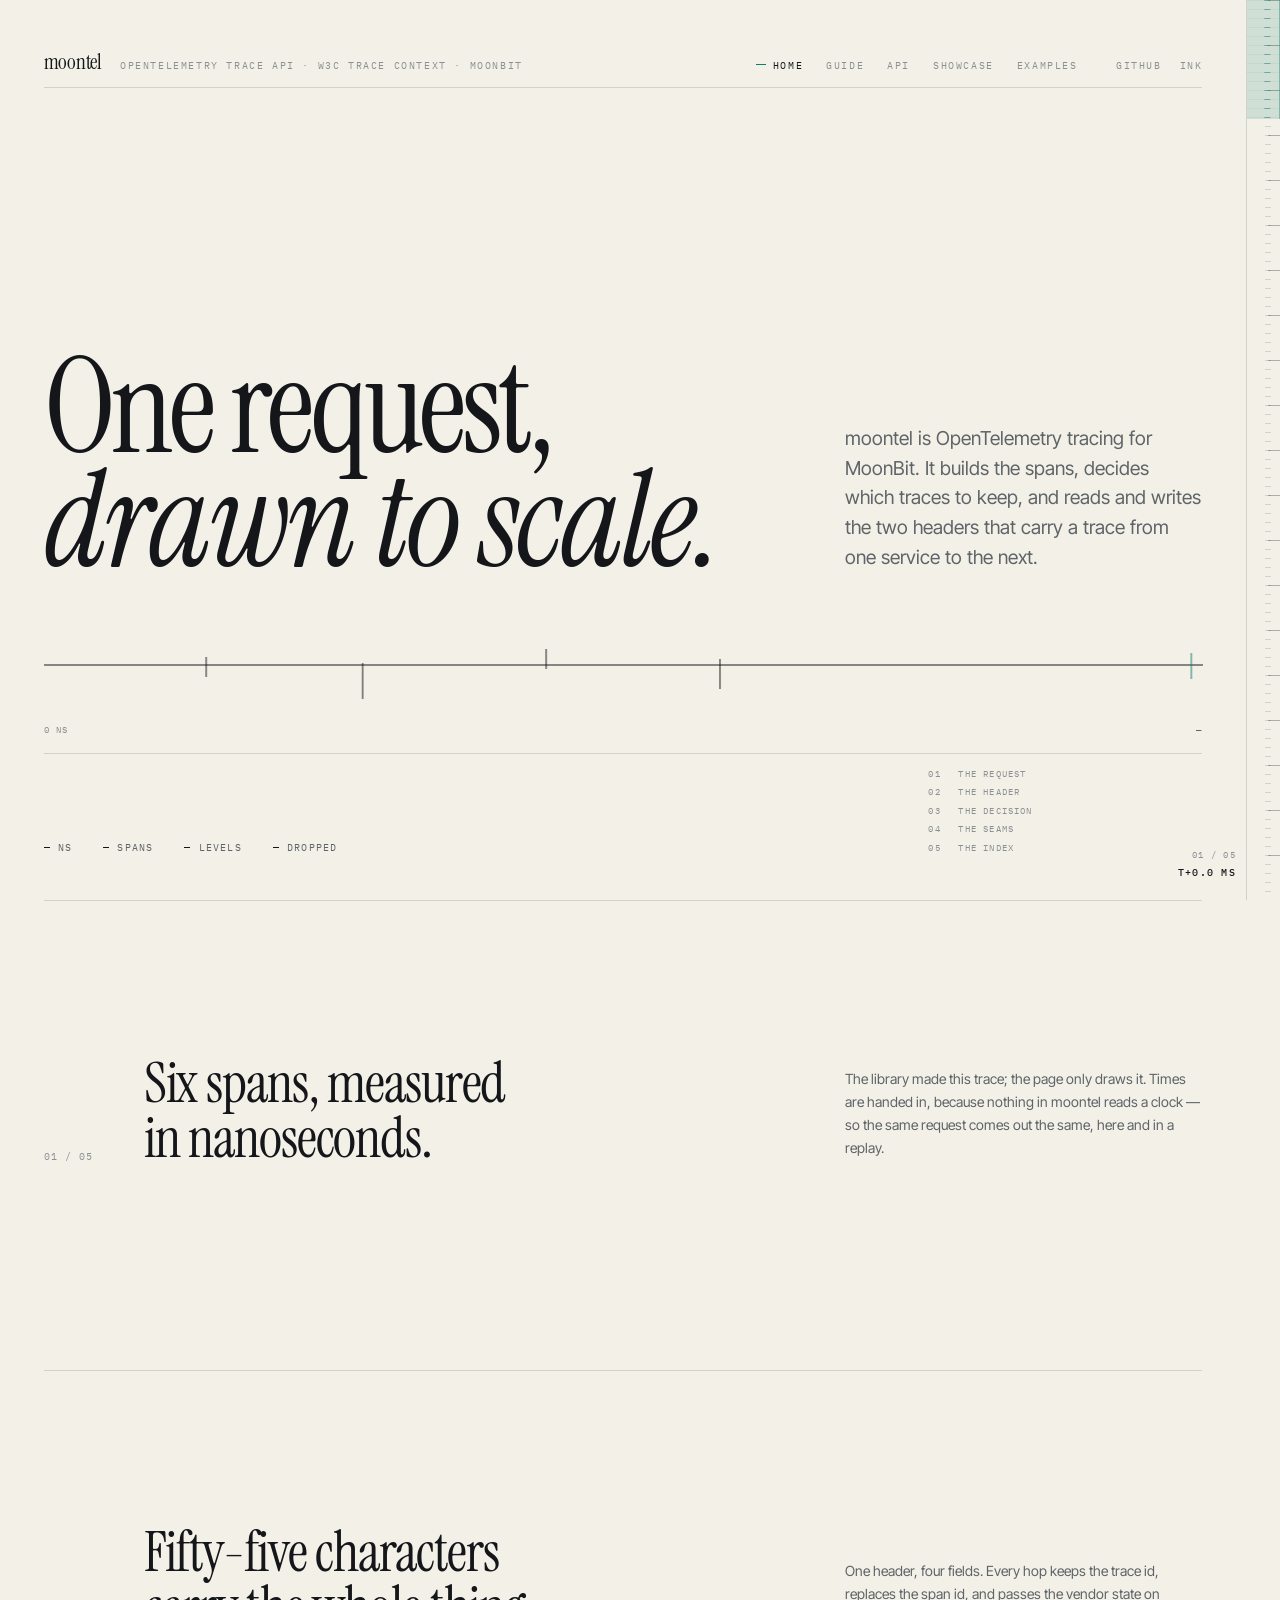
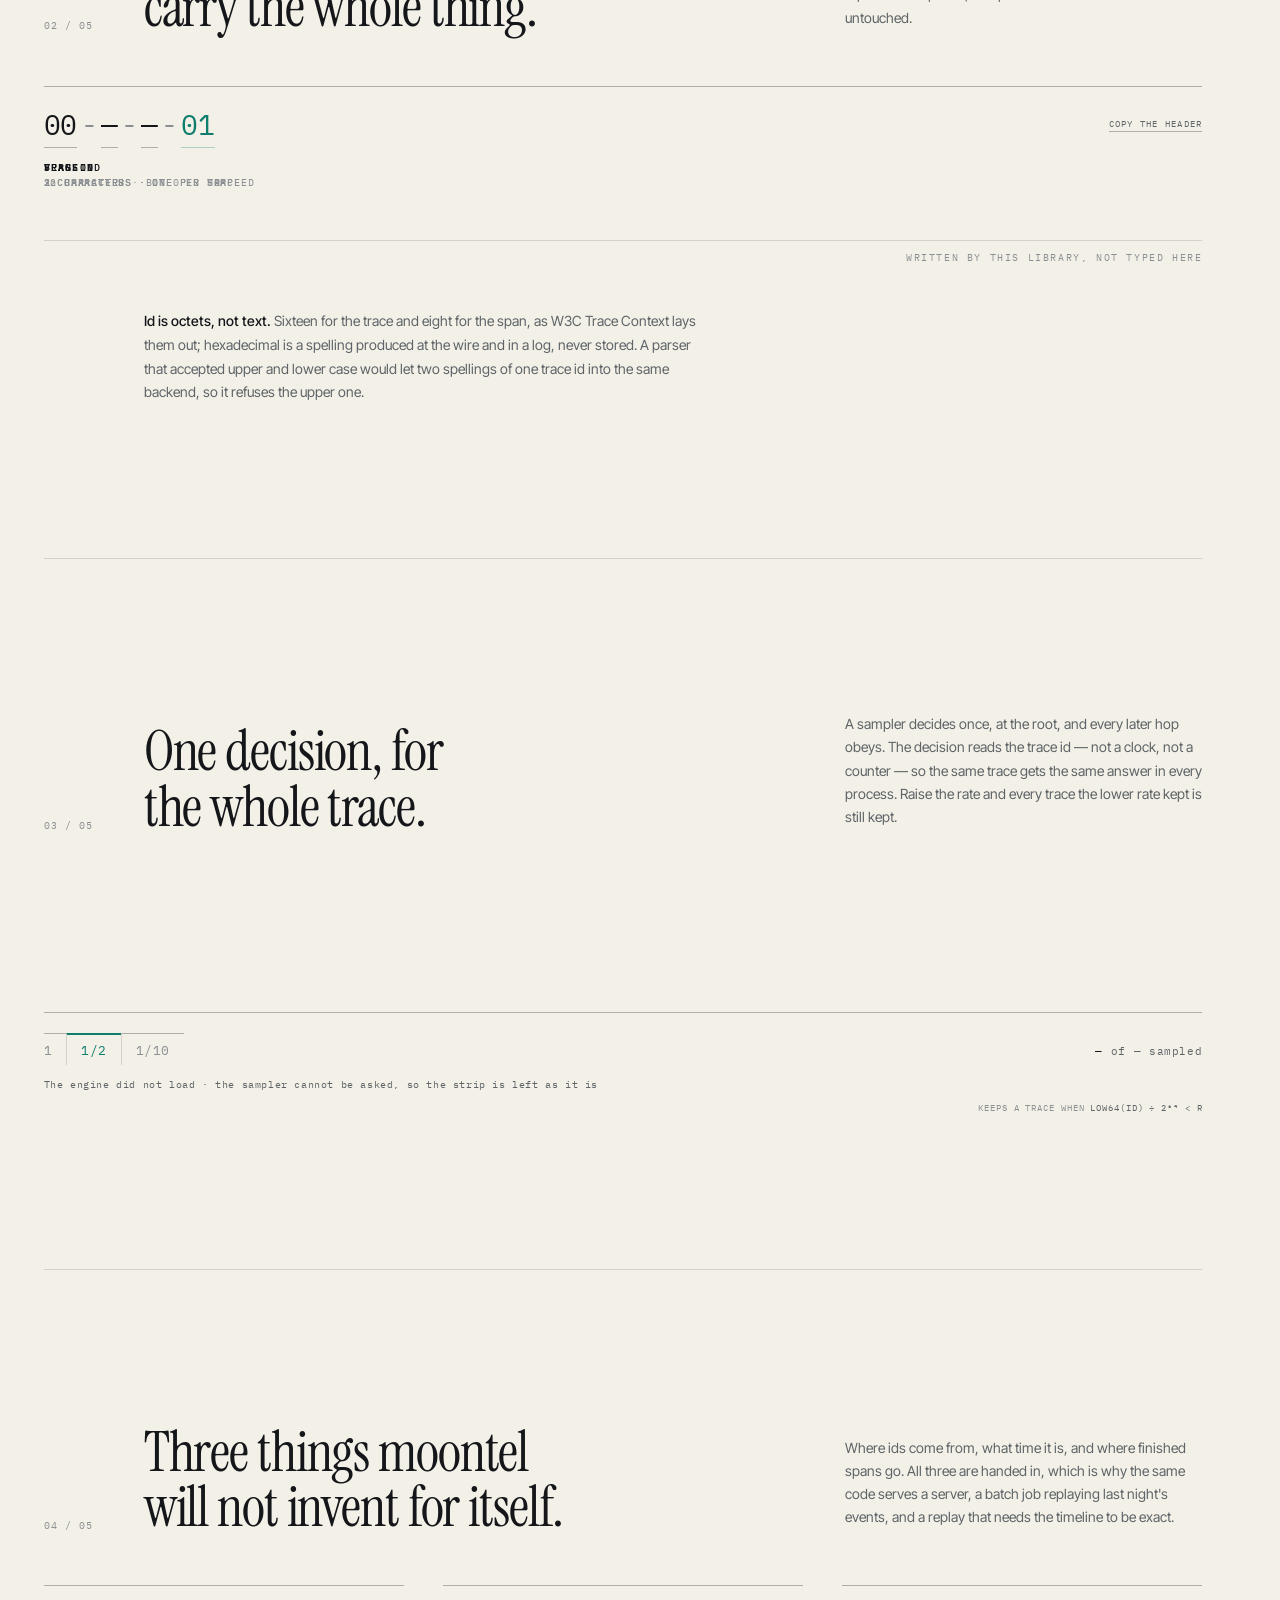
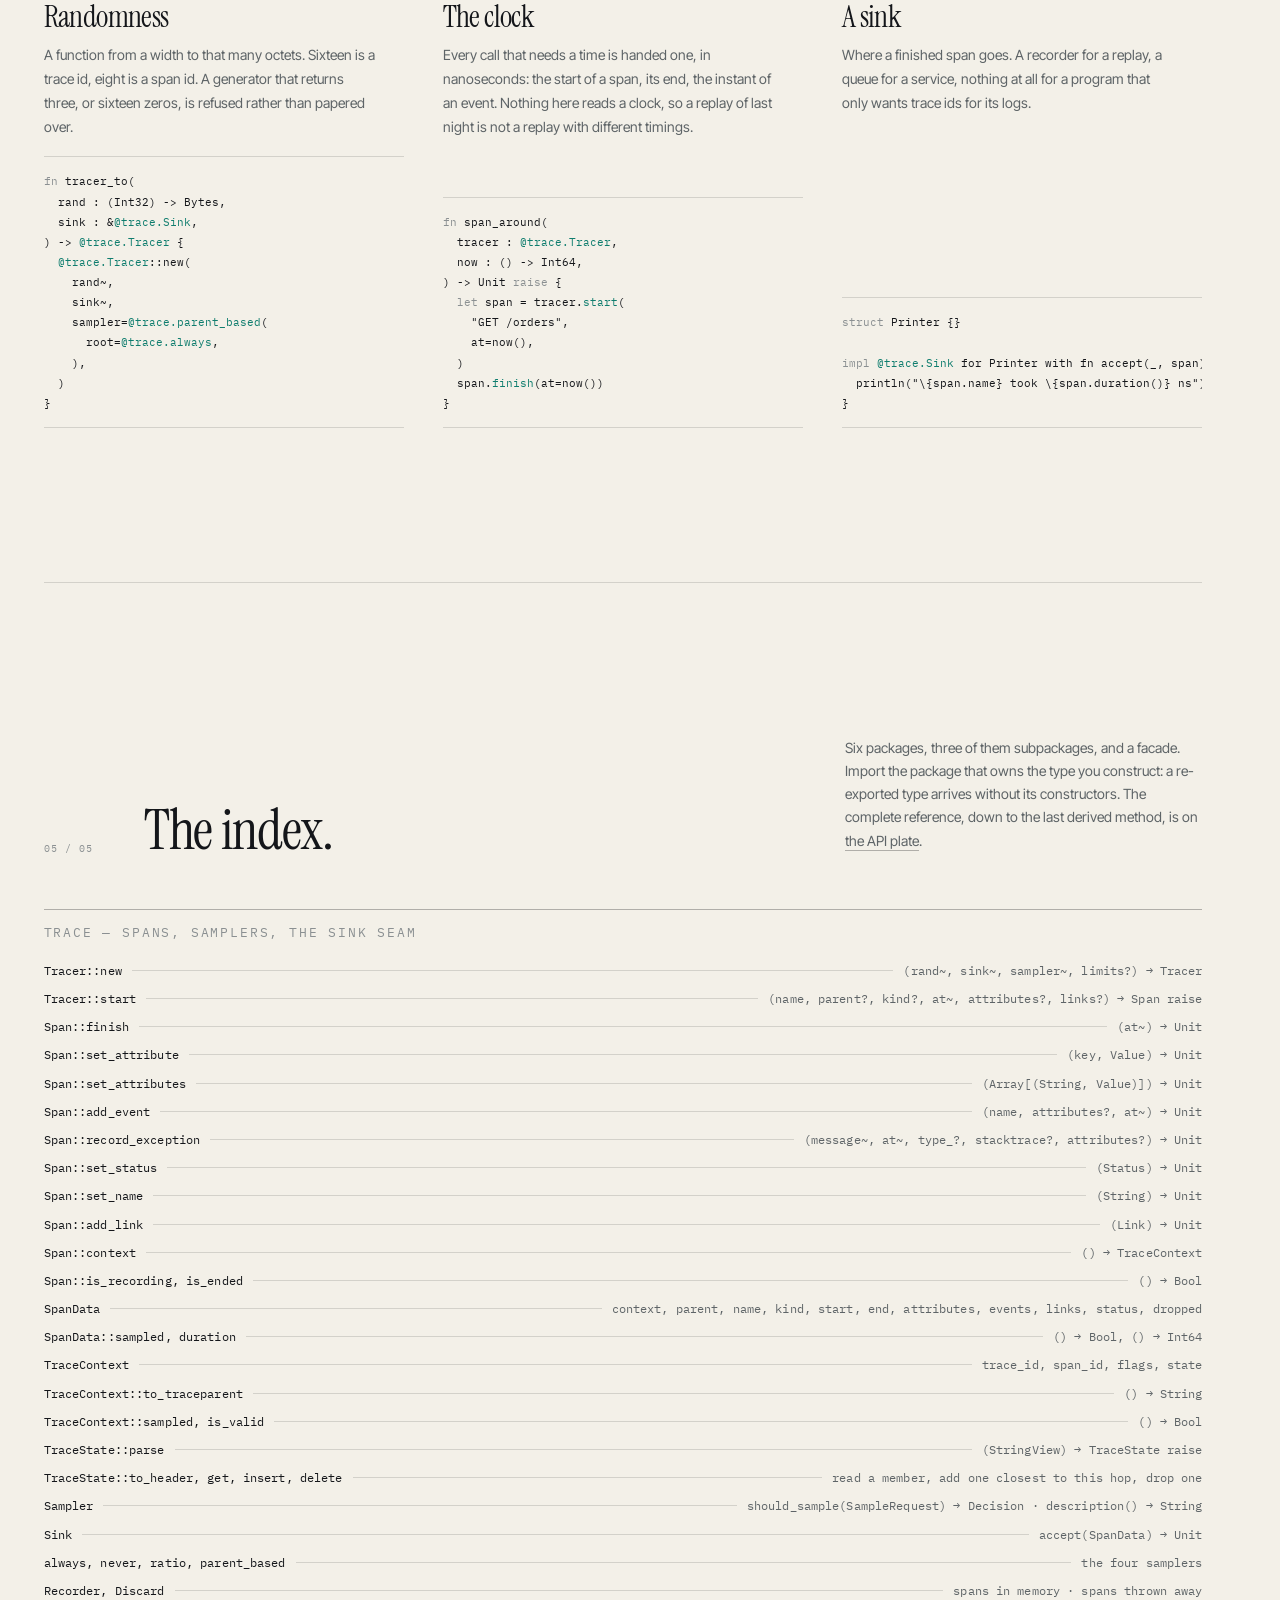
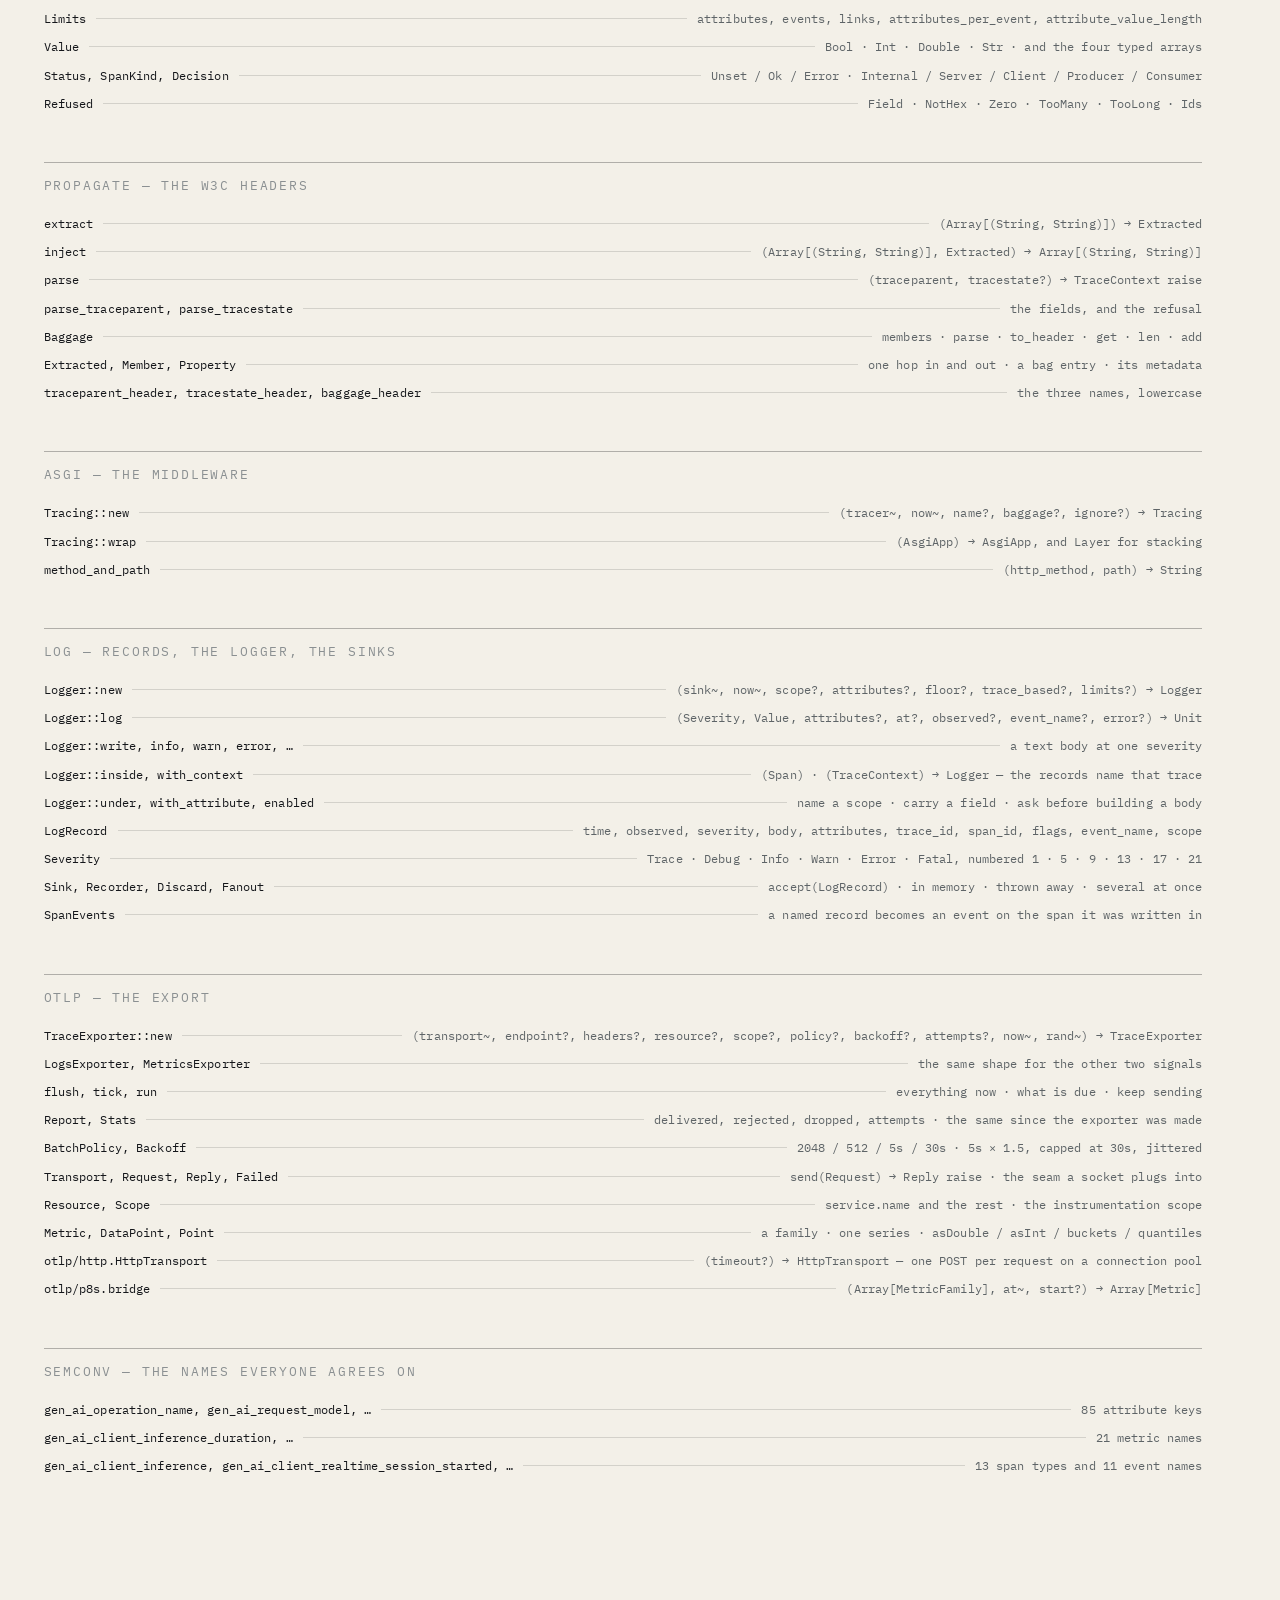
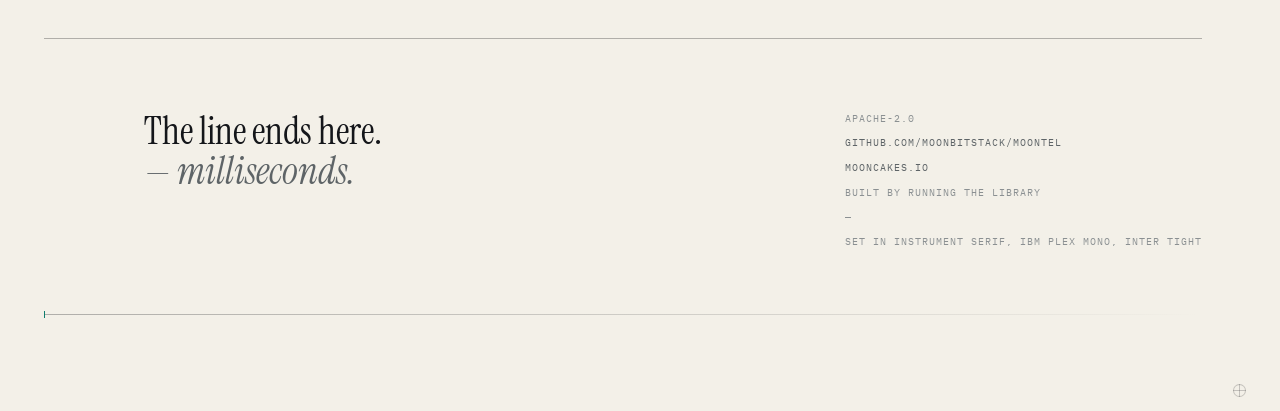
==== docs/index.html @ 6e009f82 "docs(moontel): the export, the logs and the metrics, in the guide and the index. The guide gains thr" ====
<!doctype html>
<html lang="en" data-theme="dark">
  <head>
    <meta charset="utf-8" />
    <meta name="viewport" content="width=device-width, initial-scale=1" />
    <title>moontel — OpenTelemetry tracing for MoonBit</title>
    <meta
      name="description"
      content="OpenTelemetry tracing for MoonBit: spans, samplers, and the W3C headers that carry a trace between services."
    />
    <meta name="color-scheme" content="dark light" />
    <link rel="icon" href="data:image/svg+xml,%3Csvg xmlns='http://www.w3.org/2000/svg' viewBox='0 0 16 16'%3E%3Crect width='16' height='16' fill='%230a0c0e'/%3E%3Cpath d='M2 8h12' stroke='%237fe7d6' stroke-width='1'/%3E%3Cpath d='M6 8v-3M10 8v3' stroke='%23edeae3' stroke-width='1'/%3E%3C/svg%3E" />
    <link rel="preconnect" href="https://fonts.googleapis.com" />
    <link rel="preconnect" href="https://fonts.gstatic.com" crossorigin />
    <link
      href="https://fonts.googleapis.com/css2?family=Instrument+Serif:ital@0;1&family=IBM+Plex+Mono:wght@400;500&family=Inter+Tight:wght@400;500&display=swap"
      rel="stylesheet"
    />
    <link rel="stylesheet" href="style.css" />
    <script src="theme.js"></script>
    <script src="version.js"></script>
  </head>
  <body data-ruler="trace">
    <a class="skip" href="#main">Skip to the text</a>

    <!-- The page's scrollbar: a measuring scale, fixed, so it costs no layout. -->
    <div
      class="ruler"
      id="ruler"
      role="scrollbar"
      aria-controls="main"
      aria-orientation="vertical"
      aria-valuemin="0"
      aria-valuemax="100"
      aria-valuenow="0"
      aria-label="Position in the sheet"
      tabindex="0"
    >
      <div class="ruler-thumb" id="ruler-thumb"></div>
    </div>
    <div class="ruler-readout" aria-hidden="true">
      <span id="readout-plate">01 / 05</span>
      <b id="readout-time">T+0.0 ms</b>
    </div>

    <div class="sheet" id="main">
      <header class="masthead">
        <div class="topline">
          <span class="brand">
            <a class="wordmark" href="./">moontel</a>
            <span class="marginalia wide-only"
              >OpenTelemetry trace API · W3C Trace Context · MoonBit</span
            >
            <span class="marginalia narrow-only">OpenTelemetry · MoonBit</span>
          </span>
          <nav class="nav" aria-label="Sections">
          <a href="./" aria-current="page">Home</a>
          <a href="guide.html">Guide</a>
          <a href="api.html">API</a>
          <a href="showcase.html">Showcase</a>
          <a href="examples.html">Examples</a>
        </nav>
          <span class="toplinks">
            <a class="toplink" href="https://github.com/moonbitstack/moontel">GitHub</a>
            <button class="theme" id="theme" type="button" aria-label="Switch plate">
              paper
            </button>
          </span>
        </div>

        <div class="masthead-body">
          <h1 class="display">One request,<br /><em>drawn to scale.</em></h1>
          <p class="lede">
            moontel is OpenTelemetry tracing for MoonBit. It builds the spans,
            decides which traces to keep, and reads and writes the two headers
            that carry a trace from one service to the next.
          </p>

          <svg
            class="hero-line"
            id="hero-line"
            viewBox="0 0 1200 96"
            preserveAspectRatio="none"
            aria-hidden="true"
          >
            <line class="draw" x1="0" y1="42" x2="1200" y2="42" />
            <g class="tick" style="--i: 0">
              <line x1="168" y1="34" x2="168" y2="54" />
            </g>
            <g class="tick" style="--i: 1">
              <line x1="330" y1="40" x2="330" y2="76" />
            </g>
            <g class="tick" style="--i: 2">
              <line x1="520" y1="26" x2="520" y2="46" />
            </g>
            <g class="tick" style="--i: 3">
              <line x1="700" y1="36" x2="700" y2="66" />
            </g>
            <g class="tick" style="--i: 4">
              <line class="done" x1="1188" y1="30" x2="1188" y2="56" />
            </g>
          </svg>
          <div class="hero-legend" aria-hidden="true">
            <span>0 ns</span>
            <span id="hero-end">—</span>
          </div>
        </div>

        <div class="masthead-foot">
          <div class="facts" id="facts">
            <span class="fact"><b>—</b> ns</span>
            <span class="fact"><b>—</b> spans</span>
            <span class="fact"><b>—</b> levels</span>
            <span class="fact"><b>—</b> dropped</span>
          </div>
          <nav class="masthead-index" aria-label="Plates">
            <a href="#plate-1"><span>01</span>the request</a>
            <a href="#plate-2"><span>02</span>the header</a>
            <a href="#plate-3"><span>03</span>the decision</a>
            <a href="#plate-4"><span>04</span>the seams</a>
            <a href="#plate-5"><span>05</span>the index</a>
          </nav>
        </div>
      </header>

      <section class="plate" id="plate-1" data-ruler-section="the request">
        <div class="plate-head">
          <span class="plate-no">01 / 05</span>
          <h2>Six spans, measured in nanoseconds.</h2>
          <p class="note">
            The library made this trace; the page only draws it. Times are handed
            in, because nothing in moontel reads a clock — so the same request
            comes out the same, here and in a replay.
          </p>
        </div>
        <div class="plate-body trace" id="trace">
          <svg id="trace-svg" viewBox="0 0 1200 380" aria-label="The trace, as spans"></svg>
          <div class="trace-readout" id="trace-readout">
            <span><b>Rest the pointer on a span.</b></span>
          </div>
        </div>
      </section>

      <section class="plate" id="plate-2" data-ruler-section="the header">
        <div class="plate-head">
          <span class="plate-no">02 / 05</span>
          <h2>Fifty-five characters carry the whole thing.</h2>
          <p class="note">
            One header, four fields. Every hop keeps the trace id, replaces the
            span id, and passes the vendor state on untouched.
          </p>
        </div>
        <div class="plate-body">
          <div class="specimen-wrap">
            <div class="specimen-head">
              <p class="specimen" id="specimen" aria-label="The traceparent header">
                <span class="field" data-field="version">00</span><span class="dash">-</span><span class="field" data-field="trace">—</span><span class="dash">-</span><span class="field" data-field="span">—</span><span class="dash">-</span><span class="field flags" data-field="flags">01</span>
              </p>
              <button class="copy" type="button" data-copy="#specimen">copy the header</button>
            </div>
            <div class="annotations" id="annotations">
              <div class="annotation" data-for="version"><b>version</b>2 characters</div>
              <div class="annotation" data-for="trace"><b>trace id</b>32 characters · one per trace</div>
              <div class="annotation" data-for="span"><b>span id</b>16 characters · one per hop</div>
              <div class="annotation" data-for="flags"><b>flags</b>2 characters · bit 0 is sampled</div>
            </div>
          </div>
          <p class="specimen-note marginalia">Written by this library, not typed here</p>
          <div class="header-note">
            <p>
              <b>Id is octets, not text.</b> Sixteen for the trace and eight for
              the span, as W3C Trace Context lays them out; hexadecimal is a
              spelling produced at the wire and in a log, never stored. A parser
              that accepted upper and lower case would let two spellings of one
              trace id into the same backend, so it refuses the upper one.
            </p>
          </div>
        </div>
      </section>

      <section class="plate" id="plate-3" data-ruler-section="the decision">
        <div class="plate-head">
          <span class="plate-no">03 / 05</span>
          <h2>One decision, for the whole trace.</h2>
          <p class="note">
            A sampler decides once, at the root, and every later hop obeys. The
            decision reads the trace id — not a clock, not a counter — so the same
            trace gets the same answer in every process. Raise the rate and every
            trace the lower rate kept is still kept.
          </p>
        </div>
        <div class="plate-body">
          <div class="strip" id="strip" aria-hidden="true"></div>
          <div class="controls">
            <div class="stops" role="group" aria-label="Sampling ratio">
              <button class="stop" type="button" data-ratio="1" aria-pressed="false">1</button>
              <button class="stop" type="button" data-ratio="0.5" aria-pressed="true">1/2</button>
              <button class="stop" type="button" data-ratio="0.1" aria-pressed="false">1/10</button>
            </div>
            <span class="counter" id="counter"><b>—</b> of — sampled</span>
          </div>
          <p class="strip-readout" id="strip-readout">
            <b>— requests</b> · each a trace id this library sampled for real
          </p>
          <p class="formula" aria-hidden="true">
            keeps a trace when <b>low64(id) ÷ 2⁶⁴ &lt; r</b>
          </p>
        </div>
      </section>

      <section class="plate" id="plate-4" data-ruler-section="the seams">
        <div class="plate-head">
          <span class="plate-no">04 / 05</span>
          <h2>Three things moontel will not invent for itself.</h2>
          <p class="note">
            Where ids come from, what time it is, and where finished spans go. All
            three are handed in, which is why the same code serves a server, a batch
            job replaying last night's events, and a replay that needs the timeline to
            be exact.
          </p>
        </div>
        <div class="plate-body seams">
          <div class="seam">
            <h3>Randomness</h3>
            <p>
              A function from a width to that many octets. Sixteen is a trace id,
              eight is a span id. A generator that returns three, or sixteen zeros, is
              refused rather than papered over.
            </p>
            <!-- nocheck: a fragment, not a program -->
            <pre><code><span class="k">fn</span> tracer_to(
  rand : (Int32) -&gt; Bytes,
  sink : &amp;<span class="a">@trace.Sink</span>,
) -&gt; <span class="a">@trace.Tracer</span> {
  <span class="a">@trace.Tracer</span>::new(
    rand~,
    sink~,
    sampler=<span class="a">@trace.parent_based</span>(
      root=<span class="a">@trace.always</span>,
    ),
  )
}</code></pre>
          </div>
          <div class="seam">
            <h3>The clock</h3>
            <p>
              Every call that needs a time is handed one, in nanoseconds: the start of
              a span, its end, the instant of an event. Nothing here reads a clock, so
              a replay of last night is not a replay with different timings.
            </p>
            <!-- nocheck: a fragment, not a program -->
            <pre><code><span class="k">fn</span> span_around(
  tracer : <span class="a">@trace.Tracer</span>,
  now : () -&gt; Int64,
) -&gt; Unit <span class="k">raise</span> {
  <span class="k">let</span> span = tracer.<span class="a">start</span>(
    "GET /orders",
    at=now(),
  )
  span.<span class="a">finish</span>(at=now())
}</code></pre>
          </div>
          <div class="seam">
            <h3>A sink</h3>
            <p>
              Where a finished span goes. A recorder for a replay, a queue for a service,
              nothing at all for a program that only wants trace ids for its logs.
            </p>
            <!-- nocheck: a fragment, not a program -->
            <pre><code><span class="k">struct</span> Printer {}

<span class="k">impl</span> <span class="a">@trace.Sink</span> for Printer with fn accept(_, span) {
  println("\{span.name} took \{span.duration()} ns")
}</code></pre>
          </div>
        </div>
      </section>

      <section class="plate" id="plate-5" data-ruler-section="the index">
        <div class="plate-head">
          <span class="plate-no">05 / 05</span>
          <h2>The index.</h2>
          <p class="note">
            Six packages, three of them subpackages, and a facade. Import the package
            that owns the type you construct: a re-exported type arrives without its
            constructors. The
            complete reference, down to the last derived method, is on
            <a href="api.html">the API plate</a>.
          </p>
        </div>
        <div class="plate-body">
          <div class="index-group">
            <h3>trace — spans, samplers, the sink seam</h3>
            <div class="index-row"><span class="name">Tracer::new</span><span class="leader"></span><span class="sig">(rand~, sink~, sampler~, limits?) → Tracer</span></div>
            <div class="index-row"><span class="name">Tracer::start</span><span class="leader"></span><span class="sig">(name, parent?, kind?, at~, attributes?, links?) → Span raise</span></div>
            <div class="index-row"><span class="name">Span::finish</span><span class="leader"></span><span class="sig">(at~) → Unit</span></div>
            <div class="index-row"><span class="name">Span::set_attribute</span><span class="leader"></span><span class="sig">(key, Value) → Unit</span></div>
            <div class="index-row"><span class="name">Span::set_attributes</span><span class="leader"></span><span class="sig">(Array[(String, Value)]) → Unit</span></div>
            <div class="index-row"><span class="name">Span::add_event</span><span class="leader"></span><span class="sig">(name, attributes?, at~) → Unit</span></div>
            <div class="index-row"><span class="name">Span::record_exception</span><span class="leader"></span><span class="sig">(message~, at~, type_?, stacktrace?, attributes?) → Unit</span></div>
            <div class="index-row"><span class="name">Span::set_status</span><span class="leader"></span><span class="sig">(Status) → Unit</span></div>
            <div class="index-row"><span class="name">Span::set_name</span><span class="leader"></span><span class="sig">(String) → Unit</span></div>
            <div class="index-row"><span class="name">Span::add_link</span><span class="leader"></span><span class="sig">(Link) → Unit</span></div>
            <div class="index-row"><span class="name">Span::context</span><span class="leader"></span><span class="sig">() → TraceContext</span></div>
            <div class="index-row"><span class="name">Span::is_recording, is_ended</span><span class="leader"></span><span class="sig">() → Bool</span></div>
            <div class="index-row"><span class="name">SpanData</span><span class="leader"></span><span class="sig">context, parent, name, kind, start, end, attributes, events, links, status, dropped</span></div>
            <div class="index-row"><span class="name">SpanData::sampled, duration</span><span class="leader"></span><span class="sig">() → Bool, () → Int64</span></div>
            <div class="index-row"><span class="name">TraceContext</span><span class="leader"></span><span class="sig">trace_id, span_id, flags, state</span></div>
            <div class="index-row"><span class="name">TraceContext::to_traceparent</span><span class="leader"></span><span class="sig">() → String</span></div>
            <div class="index-row"><span class="name">TraceContext::sampled, is_valid</span><span class="leader"></span><span class="sig">() → Bool</span></div>
            <div class="index-row"><span class="name">TraceState::parse</span><span class="leader"></span><span class="sig">(StringView) → TraceState raise</span></div>
            <div class="index-row"><span class="name">TraceState::to_header, get, insert, delete</span><span class="leader"></span><span class="sig">read a member, add one closest to this hop, drop one</span></div>
            <div class="index-row"><span class="name">Sampler</span><span class="leader"></span><span class="sig">should_sample(SampleRequest) → Decision · description() → String</span></div>
            <div class="index-row"><span class="name">Sink</span><span class="leader"></span><span class="sig">accept(SpanData) → Unit</span></div>
            <div class="index-row"><span class="name">always, never, ratio, parent_based</span><span class="leader"></span><span class="sig">the four samplers</span></div>
            <div class="index-row"><span class="name">Recorder, Discard</span><span class="leader"></span><span class="sig">spans in memory · spans thrown away</span></div>
            <div class="index-row"><span class="name">Limits</span><span class="leader"></span><span class="sig">attributes, events, links, attributes_per_event, attribute_value_length</span></div>
            <div class="index-row"><span class="name">Value</span><span class="leader"></span><span class="sig">Bool · Int · Double · Str · and the four typed arrays</span></div>
            <div class="index-row"><span class="name">Status, SpanKind, Decision</span><span class="leader"></span><span class="sig">Unset / Ok / Error · Internal / Server / Client / Producer / Consumer</span></div>
            <div class="index-row"><span class="name">Refused</span><span class="leader"></span><span class="sig">Field · NotHex · Zero · TooMany · TooLong · Ids</span></div>
          </div>

          <div class="index-group">
            <h3>propagate — the W3C headers</h3>
            <div class="index-row"><span class="name">extract</span><span class="leader"></span><span class="sig">(Array[(String, String)]) → Extracted</span></div>
            <div class="index-row"><span class="name">inject</span><span class="leader"></span><span class="sig">(Array[(String, String)], Extracted) → Array[(String, String)]</span></div>
            <div class="index-row"><span class="name">parse</span><span class="leader"></span><span class="sig">(traceparent, tracestate?) → TraceContext raise</span></div>
            <div class="index-row"><span class="name">parse_traceparent, parse_tracestate</span><span class="leader"></span><span class="sig">the fields, and the refusal</span></div>
            <div class="index-row"><span class="name">Baggage</span><span class="leader"></span><span class="sig">members · parse · to_header · get · len · add</span></div>
            <div class="index-row"><span class="name">Extracted, Member, Property</span><span class="leader"></span><span class="sig">one hop in and out · a bag entry · its metadata</span></div>
            <div class="index-row"><span class="name">traceparent_header, tracestate_header, baggage_header</span><span class="leader"></span><span class="sig">the three names, lowercase</span></div>
          </div>

          <div class="index-group">
            <h3>asgi — the middleware</h3>
            <div class="index-row"><span class="name">Tracing::new</span><span class="leader"></span><span class="sig">(tracer~, now~, name?, baggage?, ignore?) → Tracing</span></div>
            <div class="index-row"><span class="name">Tracing::wrap</span><span class="leader"></span><span class="sig">(AsgiApp) → AsgiApp, and Layer for stacking</span></div>
            <div class="index-row"><span class="name">method_and_path</span><span class="leader"></span><span class="sig">(http_method, path) → String</span></div>
          </div>

          <div class="index-group">
            <h3>log — records, the logger, the sinks</h3>
            <div class="index-row"><span class="name">Logger::new</span><span class="leader"></span><span class="sig">(sink~, now~, scope?, attributes?, floor?, trace_based?, limits?) → Logger</span></div>
            <div class="index-row"><span class="name">Logger::log</span><span class="leader"></span><span class="sig">(Severity, Value, attributes?, at?, observed?, event_name?, error?) → Unit</span></div>
            <div class="index-row"><span class="name">Logger::write, info, warn, error, …</span><span class="leader"></span><span class="sig">a text body at one severity</span></div>
            <div class="index-row"><span class="name">Logger::inside, with_context</span><span class="leader"></span><span class="sig">(Span) · (TraceContext) → Logger — the records name that trace</span></div>
            <div class="index-row"><span class="name">Logger::under, with_attribute, enabled</span><span class="leader"></span><span class="sig">name a scope · carry a field · ask before building a body</span></div>
            <div class="index-row"><span class="name">LogRecord</span><span class="leader"></span><span class="sig">time, observed, severity, body, attributes, trace_id, span_id, flags, event_name, scope</span></div>
            <div class="index-row"><span class="name">Severity</span><span class="leader"></span><span class="sig">Trace · Debug · Info · Warn · Error · Fatal, numbered 1 · 5 · 9 · 13 · 17 · 21</span></div>
            <div class="index-row"><span class="name">Sink, Recorder, Discard, Fanout</span><span class="leader"></span><span class="sig">accept(LogRecord) · in memory · thrown away · several at once</span></div>
            <div class="index-row"><span class="name">SpanEvents</span><span class="leader"></span><span class="sig">a named record becomes an event on the span it was written in</span></div>
          </div>

          <div class="index-group">
            <h3>otlp — the export</h3>
            <div class="index-row"><span class="name">TraceExporter::new</span><span class="leader"></span><span class="sig">(transport~, endpoint?, headers?, resource?, scope?, policy?, backoff?, attempts?, now~, rand~) → TraceExporter</span></div>
            <div class="index-row"><span class="name">LogsExporter, MetricsExporter</span><span class="leader"></span><span class="sig">the same shape for the other two signals</span></div>
            <div class="index-row"><span class="name">flush, tick, run</span><span class="leader"></span><span class="sig">everything now · what is due · keep sending</span></div>
            <div class="index-row"><span class="name">Report, Stats</span><span class="leader"></span><span class="sig">delivered, rejected, dropped, attempts · the same since the exporter was made</span></div>
            <div class="index-row"><span class="name">BatchPolicy, Backoff</span><span class="leader"></span><span class="sig">2048 / 512 / 5s / 30s · 5s × 1.5, capped at 30s, jittered</span></div>
            <div class="index-row"><span class="name">Transport, Request, Reply, Failed</span><span class="leader"></span><span class="sig">send(Request) → Reply raise · the seam a socket plugs into</span></div>
            <div class="index-row"><span class="name">Resource, Scope</span><span class="leader"></span><span class="sig">service.name and the rest · the instrumentation scope</span></div>
            <div class="index-row"><span class="name">Metric, DataPoint, Point</span><span class="leader"></span><span class="sig">a family · one series · asDouble / asInt / buckets / quantiles</span></div>
            <div class="index-row"><span class="name">otlp/http.HttpTransport</span><span class="leader"></span><span class="sig">(timeout?) → HttpTransport — one POST per request on a connection pool</span></div>
            <div class="index-row"><span class="name">otlp/p8s.bridge</span><span class="leader"></span><span class="sig">(Array[MetricFamily], at~, start?) → Array[Metric]</span></div>
          </div>

          <div class="index-group">
            <h3>semconv — the names everyone agrees on</h3>
            <div class="index-row"><span class="name">gen_ai_operation_name, gen_ai_request_model, …</span><span class="leader"></span><span class="sig">85 attribute keys</span></div>
            <div class="index-row"><span class="name">gen_ai_client_inference_duration, …</span><span class="leader"></span><span class="sig">21 metric names</span></div>
            <div class="index-row"><span class="name">gen_ai_client_inference, gen_ai_client_realtime_session_started, …</span><span class="leader"></span><span class="sig">13 span types and 11 event names</span></div>
          </div>
        </div>
      </section>

      <footer class="colophon">
        <p class="end">The line ends here.<br /><em><span id="end-duration">— milliseconds.</span></em></p>
        <div class="meta">
          <span>Apache-2.0</span>
          <a href="https://github.com/moonbitstack/moontel">github.com/moonbitstack/moontel</a>
          <a href="https://mooncakes.io/docs/moonbitstack/moontel">mooncakes.io</a>
          <span>Built by running the library</span>
          <span id="colophon-time">—</span>
          <span>Set in Instrument Serif, IBM Plex Mono, Inter Tight</span>
        </div>
        <div class="end-tick" aria-hidden="true"></div>
      </footer>
    </div>

    <script type="module" src="engine/moontel.js"></script>
    <script type="module" src="site.js"></script>
    <script type="module" src="home.js"></script>
  </body>
</html>
---- docs/style.css ----
/* Copyright 2026 Leo Cheng
   SPDX-License-Identifier: Apache-2.0

   One sheet: a dark field and a paper field, three faces, one accent, rules only.
   Nothing here is a card, a shadow or a gradient mesh. */

/* ---------------------------------------------------------------- tokens */

:root {
  --pad: clamp(16px, 3.4vw, 56px);
  --max: 1280px;
  /* The measuring scale on the right edge is the page's scrollbar, so the sheet
     keeps that much room clear rather than drawing over its own text. */
  --rail: 34px;
  --serif: "Instrument Serif", "Times New Roman", serif;
  --mono: "IBM Plex Mono", ui-monospace, "SFMono-Regular", monospace;
  --sans: "Inter Tight", -apple-system, "Segoe UI", system-ui, sans-serif;

  /* The dark plate: developed film, a little blue in the base. */
  --field: #0a0c0e;
  --field-soft: #101315;
  --ink: #edeae3;
  --ink-dim: #9aa0a1;
  --ink-faint: #5b6265;
  --rule: rgba(237, 234, 227, 0.12);
  --rule-strong: rgba(237, 234, 227, 0.26);
  --grid: rgba(237, 234, 227, 0.05);
  --accent: #7fe7d6;
  --accent-dim: rgba(127, 231, 214, 0.38);
  --accent-raise: rgba(127, 231, 214, 0.58);
  --accent-faint: rgba(127, 231, 214, 0.16);
  --accent-ink: #06201c;
}

:root[data-theme="light"] {
  /* The paper plate: uncoated stock, warm, printed in a colder ink than it looks. */
  --field: #f3f0e8;
  --field-soft: #eae6dc;
  --ink: #14161a;
  --ink-dim: #5e6467;
  --ink-faint: #8b9092;
  --rule: rgba(20, 22, 26, 0.14);
  --rule-strong: rgba(20, 22, 26, 0.3);
  --grid: rgba(20, 22, 26, 0.07);
  --accent: #0f7d6e;
  --accent-dim: rgba(15, 125, 110, 0.3);
  --accent-raise: rgba(15, 125, 110, 0.5);
  --accent-faint: rgba(15, 125, 110, 0.16);
  --accent-ink: #f3f0e8;
}

*,
*::before,
*::after {
  box-sizing: border-box;
}

/* What the reader sees is what they would type: no `->` drawn as an arrow. Form
   controls do not inherit this, so they are named here as well. */
html,
button,
input,
textarea,
select,
code,
pre {
  font-variant-ligatures: no-contextual;
}

html {
  background: var(--field);
  /* The page scrollbar is drawn as the ruler on the right edge: a fixed element,
     so hiding the native one costs no layout. Chrome reads the webkit rules
     below; the standard properties are behind the feature query so they cannot
     win in Chrome and turn the check in `docs.md` into a false pass. */
}

@supports selector(::-webkit-scrollbar) {
  html::-webkit-scrollbar {
    width: 0;
    height: 0;
  }
  pre::-webkit-scrollbar {
    width: 6px;
    height: 6px;
  }
  pre::-webkit-scrollbar-track {
    background: transparent;
  }
  pre::-webkit-scrollbar-thumb {
    background: var(--rule-strong);
    border-radius: 99px;
  }
  pre:hover::-webkit-scrollbar-thumb {
    background: var(--ink-faint);
  }
}

@supports not selector(::-webkit-scrollbar) {
  html {
    scrollbar-width: none;
  }
  pre {
    scrollbar-width: thin;
    scrollbar-color: var(--rule-strong) transparent;
  }
}

body {
  margin: 0;
  padding-right: var(--rail);
  background: var(--field);
  color: var(--ink);
  font-family: var(--sans);
  font-size: 16px;
  line-height: 1.62;
  font-synthesis: none;
  -webkit-font-smoothing: antialiased;
  -webkit-tap-highlight-color: transparent;
  text-rendering: optimizeLegibility;
  transition: background-color 240ms ease, color 240ms ease;
}

/* Interaction surfaces are read with the pointer, not copied: a selection box
   dragged across a waterfall or a strip of marks is noise, and it steals the
   gesture the plate is built around. Prose, code and signatures stay selectable. */
.ruler,
.ruler-readout,
.topline,
.nav,
.doc-toc,
.api-toc,
.masthead-index,
.foot,
.hero-line,
.hero-legend,
.trace,
.strip,
.strip-readout,
.formula,
.segments,
.controls,
.annotations,
.plate-no,
.copy,
.marginalia,
.page-kicker,
.facts,
.counter,
.presets,
.lab-hint,
.lab-control label,
.lab-send,
.api-filter-wrap label,
.api-count,
.api-hint {
  -webkit-user-select: none;
  user-select: none;
}

body.is-dragging {
  -webkit-user-select: none;
  user-select: none;
}

.skip {
  position: fixed;
  left: 12px;
  top: -60px;
  z-index: 9;
  padding: 8px 12px;
  background: var(--accent);
  color: var(--accent-ink);
  font-family: var(--mono);
  font-size: 11px;
  letter-spacing: 0.08em;
  border-bottom: 0;
  transition: top 160ms ease;
}

.skip:focus {
  top: 12px;
}

::selection {
  background: var(--accent);
  color: var(--accent-ink);
}

/* ---------------------------------------------------------------- type */

.display,
h1,
h2,
h3 {
  font-family: var(--serif);
  font-weight: 400;
  letter-spacing: -0.02em;
  margin: 0;
  text-wrap: balance;
}

.display {
  font-size: clamp(54px, 10.4vw, 146px);
  line-height: 0.86;
  letter-spacing: -0.035em;
}

.display em {
  font-style: italic;
  letter-spacing: -0.02em;
}

p {
  margin: 0;
}

.lede {
  font-size: clamp(17px, 1.5vw, 20px);
  line-height: 1.55;
  max-width: 34ch;
  color: var(--ink-dim);
}

.mono,
.marginalia,
.plate-no,
.stop,
.readout,
.index-row,
pre,
code {
  font-family: var(--mono);
  font-variant-ligatures: no-contextual;
}

.marginalia {
  font-size: 10px;
  line-height: 1.5;
  letter-spacing: 0.16em;
  text-transform: uppercase;
  color: var(--ink-faint);
  display: block;
}

a {
  color: inherit;
  text-decoration: none;
  border-bottom: 1px solid var(--rule-strong);
  padding-bottom: 1px;
  transition: border-color 160ms ease, color 160ms ease;
}

a:hover {
  color: var(--accent);
  border-color: var(--accent);
}

a:focus-visible,
button:focus-visible {
  outline: 1px solid var(--accent);
  outline-offset: 3px;
}

/* ---------------------------------------------------------------- frame */

.sheet {
  position: relative;
  z-index: 1;
  max-width: var(--max);
  margin: 0 auto;
  padding: 0 var(--pad);
}

/* the ruler: the page's own scrollbar, drawn as a measuring scale */
.ruler {
  position: fixed;
  top: 0;
  right: 0;
  z-index: 4;
  width: var(--rail);
  height: 100vh;
  cursor: grab;
  touch-action: none;
  border-left: 1px solid var(--rule);
  background:
    repeating-linear-gradient(
        to bottom,
        var(--rule) 0 1px,
        transparent 1px 9px
      )
      no-repeat right 9px top 0 / 6px 100%,
    repeating-linear-gradient(
        to bottom,
        var(--rule-strong) 0 1px,
        transparent 1px 45px
      )
      no-repeat right 0 top 0 / 12px 100%;
}

/* The thumb is the moving band: the full width of the rail, a wash of accent
   carrying its own graduations, and a solid accent edge on the right. It is the
   only part that moves, and it moves with the pointer, so the transform has no
   transition — a drag must not lag behind the hand. Only the tone eases. */
.ruler-thumb {
  position: absolute;
  right: 0;
  top: 0;
  width: 100%;
  height: 68px;
  border-right: 1px solid var(--accent);
  background-color: var(--accent-dim);
  /* Two graduations on the same nine-pixel beat: a faint one across the whole band
     so the mark reads as a scale, and a brighter one in the minor-tick column so a
     glance can find the exact position. */
  background-image:
    repeating-linear-gradient(
      to bottom,
      var(--accent-faint) 0 1px,
      transparent 1px 9px
    ),
    repeating-linear-gradient(to bottom, var(--accent) 0 1px, transparent 1px 9px);
  background-repeat: no-repeat, no-repeat;
  background-position: 0 0, right 9px top 0;
  background-size: 100% 100%, 6px 100%;
  opacity: 0.92;
  transition: opacity 200ms ease, background-color 200ms ease;
}

/* Coming up the sheet, the mark is dimmed but never gone: a scrollbar that hides
   itself at the top reads as a scrollbar that is not there. */
.ruler.is-top .ruler-thumb {
  opacity: 0.5;
}

.ruler:hover .ruler-thumb,
.ruler:focus-visible .ruler-thumb,
body.is-dragging .ruler-thumb {
  opacity: 1;
  background-color: var(--accent-raise);
}

.ruler:hover {
  cursor: grab;
}

body.is-dragging .ruler {
  cursor: grabbing;
}

.ruler:focus-visible {
  outline: 1px solid var(--accent);
  outline-offset: -1px;
}

.ruler-readout {
  position: fixed;
  right: calc(var(--rail) + 10px);
  bottom: 18px;
  z-index: 4;
  text-align: right;
  font-family: var(--mono);
  font-size: 9px;
  letter-spacing: 0.14em;
  text-transform: uppercase;
  color: var(--ink-faint);
  line-height: 1.9;
  pointer-events: none;
}

.ruler-readout b {
  display: block;
  color: var(--ink);
  font-weight: 500;
  font-size: 10px;
}

/* ---------------------------------------------------------------- masthead */

.masthead {
  min-height: 100svh;
  display: grid;
  grid-template-columns: repeat(12, minmax(0, 1fr));
  grid-template-rows: auto 1fr auto;
  gap: 0 var(--pad);
  /* The top margin lives on `.topline` itself, so the front plate and every
     inner plate put the header at the same height. */
  padding: 0 0 var(--pad);
  position: relative;
}

.narrow-only {
  display: none;
}

.topline {
  grid-column: 1 / -1;
  display: flex;
  justify-content: space-between;
  align-items: baseline;
  gap: 18px clamp(16px, 3vw, 40px);
  flex-wrap: wrap;
  /* Inner plates keep a compact head; only the front plate is tall. The 0.35em
     is a deliberate small lift off the top edge, not a full drop. */
  padding: 0.35em 0 12px;
  border-bottom: 1px solid var(--rule);
  /* The one element that survives a navigation, so a cross-page view
     transition can carry it between the tall front plate and the compact
     plates instead of jumping. */
  view-transition-name: site-header;
}

/* The front plate is allowed the extra drop: the same header, set lower. */
.masthead .topline {
  padding-top: calc(var(--pad) + 8px);
}

.brand {
  display: flex;
  align-items: baseline;
  gap: 18px;
  min-width: 0;
}

.wordmark {
  font-family: var(--serif);
  font-size: 21px;
  line-height: 1;
  letter-spacing: -0.01em;
  color: var(--ink);
  border-bottom: 0;
  padding: 0;
}

.wordmark:hover {
  color: var(--accent);
  border-bottom: 0;
}

.nav {
  display: flex;
  align-items: baseline;
  gap: clamp(12px, 1.8vw, 26px);
  margin-left: auto;
}

.nav a {
  font-family: var(--mono);
  font-size: 10px;
  letter-spacing: 0.16em;
  text-transform: uppercase;
  color: var(--ink-faint);
  border-bottom: 0;
  padding: 0;
  white-space: nowrap;
}

.nav a:hover {
  color: var(--ink);
  border-bottom: 0;
}

.nav a[aria-current="page"] {
  color: var(--ink);
}

.nav a[aria-current="page"]::before {
  content: "";
  display: inline-block;
  width: 10px;
  height: 1px;
  margin-right: 7px;
  background: var(--accent);
  vertical-align: middle;
  transform: translateY(-1px);
}

.masthead-body {
  grid-column: 1 / -1;
  align-self: end;
  display: grid;
  grid-template-columns: repeat(12, minmax(0, 1fr));
  gap: 0 var(--pad);
  padding: clamp(24px, 5vw, 56px) 0 clamp(8px, 1.2vw, 18px);
}

.masthead-body h1 {
  grid-column: 1 / span 8;
}

.masthead-body .lede {
  grid-column: 9 / span 4;
  align-self: end;
  padding-bottom: 6px;
}

.masthead-foot {
  grid-column: 1 / -1;
  padding-right: 84px;
  border-top: 1px solid var(--rule);
  padding-top: 12px;
  display: flex;
  justify-content: space-between;
  align-items: flex-end;
  gap: 24px 40px;
  flex-wrap: wrap;
}

/* The plates, set as a table of contents rather than a menu: five lines, a number
   in the margin and a rule that lights up under the pointer. */
.masthead-index {
  display: grid;
  gap: 2px;
  min-width: 190px;
}

.masthead-index a {
  display: flex;
  align-items: baseline;
  gap: 12px;
  font-family: var(--mono);
  font-size: 9px;
  letter-spacing: 0.13em;
  text-transform: uppercase;
  color: var(--ink-faint);
  border-bottom: 0;
  padding: 1px 0;
}

.masthead-index a span {
  width: 18px;
  color: var(--ink-faint);
}

.masthead-index a:hover {
  color: var(--ink);
  border-bottom: 0;
}

.masthead-index a:hover span {
  color: var(--accent);
}

.facts {
  display: flex;
  gap: clamp(14px, 2.4vw, 34px);
  flex-wrap: wrap;
}

.fact {
  font-family: var(--mono);
  font-size: 10px;
  letter-spacing: 0.12em;
  text-transform: uppercase;
  color: var(--ink-dim);
}

.fact b {
  color: var(--ink);
  font-weight: 500;
}

/* the hairline under the type, with the marks where the request forks */
.hero-line {
  grid-column: 1 / -1;
  width: 100%;
  height: 96px;
  display: block;
  overflow: visible;
  margin-top: clamp(20px, 4vw, 44px);
}

.hero-line line {
  stroke: var(--ink);
  stroke-width: 1;
  fill: none;
}

.hero-line .done {
  stroke: var(--accent);
}

.trace .event-stem {
  stroke: var(--ink-faint);
  stroke-width: 1;
}

/* ---------------------------------------------------------------- plates */

.plate {
  position: relative;
  border-top: 1px solid var(--rule);
  padding: clamp(72px, 12vw, 168px) 0;
  display: grid;
  grid-template-columns: repeat(12, minmax(0, 1fr));
  gap: 0 var(--pad);
}

.plate-head {
  grid-column: 1 / -1;
  display: grid;
  grid-template-columns: repeat(12, minmax(0, 1fr));
  gap: 0 var(--pad);
  align-items: end;
  margin-bottom: clamp(28px, 4vw, 56px);
}

.plate-no {
  grid-column: 1 / span 1;
  font-size: 10px;
  letter-spacing: 0.1em;
  color: var(--ink-faint);
  padding-top: 6px;
}

.plate-head h2 {
  grid-column: 2 / span 6;
  font-size: clamp(30px, 4.4vw, 62px);
  line-height: 0.98;
}

.plate-head .note {
  grid-column: 9 / span 4;
  color: var(--ink-dim);
  font-size: 14px;
  line-height: 1.65;
  padding-bottom: 6px;
}

.plate-body {
  grid-column: 1 / -1;
}

/* ---------------------------------------------------------------- trace plate */

.trace {
  position: relative;
}

.trace svg {
  display: block;
  width: 100%;
  overflow: visible;
}

.trace text {
  font-family: var(--mono);
  font-size: 9px;
  letter-spacing: 0.08em;
  fill: var(--ink-faint);
  text-transform: uppercase;
}

.trace .row-name {
  font-size: 11px;
  letter-spacing: 0.02em;
  fill: var(--ink);
  text-transform: none;
}

.trace .row-kind {
  font-size: 8.5px;
  letter-spacing: 0.14em;
  fill: var(--ink-faint);
  opacity: 0.9;
}

.trace .row-time {
  font-size: 10px;
  fill: var(--ink-dim);
}

.trace .grid-line {
  stroke: var(--grid);
  stroke-width: 1;
}

.trace .axis {
  stroke: var(--rule-strong);
  stroke-width: 1;
}

.trace .bar {
  stroke: var(--ink);
  stroke-width: 1;
  fill: none;
  transition: stroke 180ms ease, stroke-width 180ms ease;
}

.trace .bar-body {
  stroke: var(--ink);
  stroke-width: 2;
}

.trace .event {
  fill: var(--ink-dim);
}

.trace .row {
  transition: opacity 200ms ease;
}

.trace.has-active .row {
  opacity: 0.22;
}

.trace.has-active .row.is-active {
  opacity: 1;
}

.trace.has-active .row.is-active .bar,
.trace.has-active .row.is-active .bar-body {
  stroke: var(--accent);
}

.trace.has-active .row.is-active .event {
  fill: var(--accent);
}

.trace.has-active .row.is-active .row-name {
  fill: var(--accent);
}

.trace-readout {
  margin-top: 18px;
  padding-top: 12px;
  border-top: 1px solid var(--rule);
  display: flex;
  gap: clamp(12px, 2.4vw, 30px);
  flex-wrap: wrap;
  align-items: baseline;
  font-family: var(--mono);
  font-size: 10px;
  letter-spacing: 0.06em;
  color: var(--ink-dim);
  min-height: 40px;
}

.trace-readout b {
  color: var(--ink);
  font-weight: 500;
  letter-spacing: 0.02em;
}

.trace-readout .attrs {
  color: var(--ink-faint);
}

/* ---------------------------------------------------------------- header plate */

.specimen-wrap {
  position: relative;
  border-top: 1px solid var(--rule-strong);
  border-bottom: 1px solid var(--rule);
  padding: clamp(14px, 2vw, 26px) 0 0;
}

.specimen-head {
  display: flex;
  align-items: flex-start;
  justify-content: space-between;
  gap: 24px;
}

.specimen-note {
  padding: 9px 0 0;
  text-align: right;
}

.copy {
  appearance: none;
  background: none;
  border: 0;
  border-bottom: 1px solid var(--rule-strong);
  border-radius: 0;
  padding: 0 0 2px;
  margin: 0;
  cursor: pointer;
  font-family: var(--mono);
  font-size: 9px;
  letter-spacing: 0.14em;
  text-transform: uppercase;
  color: var(--ink-dim);
  transition: color 160ms ease, border-color 160ms ease;
}

.copy:hover {
  color: var(--ink);
  border-bottom-color: var(--ink);
}

.copy.is-copied {
  color: var(--accent);
  border-bottom-color: var(--accent);
}

.specimen {
  position: relative;
  flex: 1 1 auto;
  min-width: 0;
  font-family: var(--mono);
  font-size: clamp(15px, 2.15vw, 29px);
  letter-spacing: -0.005em;
  word-break: break-all;
  line-height: 1;
  color: var(--ink);
}

.specimen .field {
  position: relative;
  display: inline-block;
  padding-bottom: 7px;
  border-bottom: 1px solid var(--rule-strong);
}

.specimen-head .copy {
  flex: 0 0 auto;
  margin-top: 6px;
}

.specimen .dash {
  color: var(--ink-faint);
  padding: 0 0.12em;
}

.specimen .flags {
  color: var(--accent);
  border-bottom-color: var(--accent-dim);
}

.annotations {
  position: relative;
  height: 90px;
  margin-top: 2px;
}

.annotation {
  position: absolute;
  top: 0;
  font-family: var(--mono);
  font-size: 10px;
  letter-spacing: 0.08em;
  text-transform: uppercase;
  color: var(--ink-faint);
  line-height: 1.55;
  white-space: nowrap;
  padding-top: 10px;
}

/* Two levels, because "version" is two characters wide and its note runs into the
   note under the trace id. Lifting the second note one full note-height clears it. */
.annotation.is-lifted {
  top: 44px;
}

.annotations .tick {
  position: absolute;
  top: 0;
  width: 1px;
  height: 8px;
  background: var(--rule-strong);
}

.annotations .tick:first-of-type {
  height: 8px;
}

.annotation b {
  display: block;
  color: var(--ink);
  font-weight: 500;
  letter-spacing: 0.12em;
}

.header-note {
  margin-top: clamp(28px, 4vw, 44px);
  display: grid;
  grid-template-columns: repeat(12, minmax(0, 1fr));
  gap: 0 var(--pad);
}

.header-note p {
  grid-column: 2 / span 6;
  color: var(--ink-dim);
  font-size: 14px;
  line-height: 1.7;
}

.header-note p b {
  color: var(--ink);
  font-weight: 500;
}

/* ---------------------------------------------------------------- decision plate */

.strip {
  display: flex;
  flex-wrap: wrap;
  gap: 1px;
  align-items: flex-end;
  height: 128px;
  padding-bottom: 1px;
  border-bottom: 1px solid var(--rule-strong);
}

/* A dropped request is a speck on the rule; a kept one is a mark standing on it. The
   proportion is then read by eye, which is the whole point of the plate. */
.strip i {
  flex: 1 1 0;
  min-width: 1px;
  height: 7px;
  background: var(--ink-faint);
  opacity: 0.45;
  transition: height 460ms cubic-bezier(0.2, 0.7, 0.2, 1),
    background-color 460ms ease, opacity 460ms ease;
}

.strip i.kept {
  height: 104px;
  background: var(--accent);
  opacity: 1;
}

.strip:hover i.kept {
  opacity: 0.82;
}

.strip i.is-pointed {
  background: var(--ink);
  height: 128px;
  opacity: 1;
}

.strip i.kept.is-pointed {
  background: var(--accent);
}

.controls {
  margin-top: 20px;
  display: flex;
  align-items: baseline;
  gap: clamp(14px, 2.6vw, 36px);
  flex-wrap: wrap;
  justify-content: space-between;
}

.stops {
  display: flex;
  align-items: baseline;
  gap: 0;
}

.stop {
  appearance: none;
  background: none;
  border: 0;
  border-top: 1px solid var(--rule-strong);
  color: var(--ink-faint);
  font-size: 13px;
  letter-spacing: 0.04em;
  padding: 8px 14px 6px 0;
  margin: 0;
  cursor: pointer;
  transition: color 160ms ease, border-color 160ms ease;
  border-radius: 0;
}

.stop + .stop {
  padding-left: 14px;
  border-left: 1px solid var(--rule);
}

.stop:hover {
  color: var(--ink);
}

.stop[aria-pressed="true"] {
  color: var(--accent);
  border-top-color: var(--accent);
  box-shadow: inset 0 1px 0 var(--accent);
}

.counter {
  font-family: var(--mono);
  font-size: 11px;
  letter-spacing: 0.06em;
  color: var(--ink-dim);
}

.counter b {
  color: var(--ink);
  font-weight: 500;
}

.strip-readout {
  margin-top: 12px;
  font-family: var(--mono);
  font-size: 10px;
  letter-spacing: 0.06em;
  color: var(--ink-dim);
  min-height: 18px;
}

.strip-readout b {
  color: var(--ink-dim);
  font-weight: 400;
}

.formula {
  margin-top: 6px;
  text-align: right;
  font-family: var(--mono);
  font-size: 9px;
  letter-spacing: 0.1em;
  text-transform: uppercase;
  color: var(--ink-faint);
}

.formula b {
  font-weight: 400;
  color: var(--ink-dim);
}

/* ---------------------------------------------------------------- seams plate */

.seams {
  display: grid;
  grid-template-columns: repeat(3, minmax(0, 1fr));
  gap: clamp(20px, 3vw, 44px);
}

.seam {
  border-top: 1px solid var(--rule-strong);
  padding-top: 14px;
  display: flex;
  flex-direction: column;
}

.seam h3 {
  font-size: clamp(22px, 2.4vw, 30px);
  line-height: 1.1;
  margin-bottom: 10px;
}

.seam p {
  color: var(--ink-dim);
  font-size: 14px;
  line-height: 1.7;
  margin-bottom: 18px;
  max-width: 42ch;
}

.seam pre {
  margin-top: auto;
}

pre {
  margin: 0;
  padding: 14px 0;
  border-top: 1px solid var(--rule);
  border-bottom: 1px solid var(--rule);
  overflow-x: auto;
  font-size: 11.5px;
  line-height: 1.75;
  color: var(--ink);
  tab-size: 2;
}

pre .k {
  color: var(--ink-faint);
}

pre .a {
  color: var(--accent);
}

pre .s {
  color: var(--ink-dim);
}

pre .c {
  color: var(--ink-faint);
}

code {
  font-size: 0.92em;
  color: var(--ink);
  overflow-wrap: anywhere;
}

/* ---------------------------------------------------------------- index plate */

.index-group {
  border-top: 1px solid var(--rule-strong);
  padding: 12px 0 4px;
}

.index-group + .index-group {
  margin-top: 40px;
}

.index-group h3 {
  font-size: 13px;
  font-family: var(--mono);
  letter-spacing: 0.14em;
  text-transform: uppercase;
  color: var(--ink-faint);
  margin-bottom: 14px;
}

.index-row {
  display: flex;
  align-items: baseline;
  gap: 10px;
  font-size: 12px;
  line-height: 2.35;
  letter-spacing: 0.01em;
}

.index-row .name {
  color: var(--ink);
  white-space: nowrap;
}

/* A rule, not a dot leader: a dotted leader has to be coaxed onto the baseline and
   sits a pixel wrong at some size or another, and this sheet is nothing but rules. */
.index-row .leader {
  flex: 1 1 auto;
  min-width: 12px;
  border-bottom: 1px solid var(--rule);
  transform: translateY(-4px);
}

.index-row .sig {
  color: var(--ink-dim);
  text-align: right;
  white-space: nowrap;
}

.index-row .sig em {
  color: var(--ink-faint);
  font-style: normal;
}

/* ---------------------------------------------------------------- colophon */

.colophon {
  border-top: 1px solid var(--rule-strong);
  padding: clamp(36px, 6vw, 72px) 0 clamp(56px, 8vw, 96px);
  display: grid;
  grid-template-columns: repeat(12, minmax(0, 1fr));
  gap: 0 var(--pad);
  align-items: start;
}

.colophon .end {
  grid-column: 2 / span 4;
  font-family: var(--serif);
  font-size: clamp(24px, 3vw, 40px);
  line-height: 1.05;
}

.colophon .end em {
  font-style: italic;
  color: var(--ink-dim);
}

.colophon .meta {
  grid-column: 9 / span 4;
  display: flex;
  flex-direction: column;
  gap: 8px;
  font-family: var(--mono);
  font-size: 10px;
  letter-spacing: 0.1em;
  text-transform: uppercase;
  color: var(--ink-faint);
}

.colophon .meta a {
  border-bottom: 0;
  color: var(--ink-dim);
}

.colophon .meta a:hover {
  color: var(--accent);
}

/* the end of the line: one tick, where the trace stopped */
.end-tick {
  grid-column: 1 / -1;
  height: 1px;
  margin-top: clamp(36px, 6vw, 64px);
  background: linear-gradient(90deg, var(--rule-strong), var(--rule) 60%, transparent);
  position: relative;
}

.end-tick::before {
  content: "";
  position: absolute;
  left: 0;
  top: -3px;
  width: 1px;
  height: 7px;
  background: var(--accent);
}

.toplinks {
  display: flex;
  align-items: baseline;
  gap: 18px;
}

.toplink {
  font-family: var(--mono);
  font-size: 10px;
  letter-spacing: 0.16em;
  text-transform: uppercase;
  color: var(--ink-faint);
  border-bottom: 0;
}

.toplink:hover {
  color: var(--ink);
  border-bottom: 0;
}

/* theme switch, in the topline, as a printed caption */
.theme {
  appearance: none;
  background: none;
  border: 0;
  padding: 0;
  margin: 0;
  cursor: pointer;
  font-family: var(--mono);
  font-size: 10px;
  letter-spacing: 0.16em;
  text-transform: uppercase;
  color: var(--ink-faint);
  border-bottom: 1px solid transparent;
  transition: color 160ms ease, border-color 160ms ease;
}

.theme:hover {
  color: var(--ink);
  border-bottom-color: var(--rule-strong);
}

/* ---------------------------------------------------------------- print marks */

/* A registration mark, as a press would put one at the edge of a sheet: a cross
   inside a circle, there to check that the plates line up rather than to decorate.
   Two of them, at opposite corners, at the weight of a rule. */
.colophon::after {
  content: "";
  position: absolute;
  width: 13px;
  height: 13px;
  border: 1px solid var(--rule-strong);
  border-radius: 50%;
  background:
    linear-gradient(var(--rule-strong), var(--rule-strong)) center / 17px 1px no-repeat,
    linear-gradient(var(--rule-strong), var(--rule-strong)) center / 1px 17px no-repeat;
  opacity: 0.7;
  pointer-events: none;
}

.colophon::after {
  right: 0;
  bottom: 14px;
}

/* ---------------------------------------------------------------- inner pages */

.page-head {
  position: relative;
  display: grid;
  grid-template-columns: repeat(12, minmax(0, 1fr));
  gap: 0 var(--pad);
  align-items: end;
  padding: clamp(64px, 10vw, 132px) 0 clamp(44px, 6vw, 76px);
}

.page-kicker {
  grid-column: 1 / span 2;
  padding-bottom: 10px;
}

.page-title {
  grid-column: 3 / span 7;
  font-size: clamp(44px, 7.2vw, 104px);
  line-height: 0.92;
  letter-spacing: -0.035em;
}

.page-title em {
  font-style: italic;
  letter-spacing: -0.02em;
}

.page-lede {
  grid-column: 9 / span 4;
  align-self: end;
  color: var(--ink-dim);
  font-size: clamp(15px, 1.3vw, 18px);
  line-height: 1.6;
  padding-bottom: 4px;
}

.page-facts {
  grid-column: 3 / -1;
  display: flex;
  flex-wrap: wrap;
  gap: 10px clamp(24px, 5vw, 64px);
  margin: clamp(28px, 4vw, 44px) 0 0;
  padding-top: 12px;
  border-top: 1px solid var(--rule);
}

.page-facts div {
  display: flex;
  flex-direction: column;
  gap: 3px;
}

.page-facts dt {
  font-family: var(--mono);
  font-size: 9px;
  letter-spacing: 0.14em;
  text-transform: uppercase;
  color: var(--ink-faint);
}

.page-facts dd {
  margin: 0;
  font-family: var(--mono);
  font-size: 11px;
  color: var(--ink);
}

/* ---------------------------------------------------------------- guide */

/* A printed table of contents: three columns of numbered lines, one rule above the
   whole thing and none under it, so the first section can start on its own rule. */
.doc-toc {
  display: grid;
  grid-template-columns: repeat(3, minmax(0, 1fr));
  gap: 0 var(--pad);
  border-top: 1px solid var(--rule-strong);
  padding: 10px 0 12px;
}

.doc-toc a {
  display: flex;
  align-items: baseline;
  gap: 10px;
  font-family: var(--mono);
  font-size: 9.5px;
  letter-spacing: 0.1em;
  text-transform: uppercase;
  color: var(--ink-dim);
  border-bottom: 0;
  padding: 4px 0;
}

.doc-toc a span {
  color: var(--ink-faint);
  width: 20px;
  flex: 0 0 auto;
}

.doc-toc a:hover {
  color: var(--ink);
  border-bottom: 0;
}

.doc-toc a:hover span {
  color: var(--accent);
}

.doc-toc + .doc-section {
  border-top: 0;
}

.doc-section {
  display: grid;
  grid-template-columns: repeat(12, minmax(0, 1fr));
  gap: 0 var(--pad);
  border-top: 1px solid var(--rule);
  padding: clamp(44px, 6vw, 84px) 0 clamp(52px, 7vw, 96px);
  scroll-margin-top: 20px;
}

.doc-mark {
  grid-column: 1 / span 1;
  display: flex;
  flex-direction: column;
  gap: 8px;
  padding-top: 6px;
}

.doc-tag {
  font-family: var(--mono);
  font-size: 9px;
  letter-spacing: 0.13em;
  text-transform: uppercase;
  color: var(--ink-faint);
  writing-mode: vertical-rl;
  transform: rotate(180deg);
  display: none;
}

.doc-body {
  grid-column: 2 / span 7;
  min-width: 0;
}

.doc-body h2 {
  font-size: clamp(28px, 3.6vw, 46px);
  line-height: 1.02;
  margin-bottom: 18px;
}

.doc-body h3 {
  font-family: var(--mono);
  font-size: 10px;
  letter-spacing: 0.14em;
  text-transform: uppercase;
  color: var(--ink-faint);
  font-weight: 400;
  margin: 34px 0 10px;
}

.doc-body p {
  color: var(--ink-dim);
  font-size: 15.5px;
  line-height: 1.72;
  max-width: 64ch;
  margin: 0 0 14px;
}

.doc-body p b,
.doc-body p strong {
  color: var(--ink);
  font-weight: 500;
}

.doc-body a {
  color: var(--ink);
}

.doc-body p code,
.doc-body li code,
.doc-body dd code,
.doc-body td code {
  color: var(--ink);
  font-size: 0.9em;
  border-bottom: 1px solid var(--rule);
  padding-bottom: 1px;
}

.doc-body ul,
.doc-body ol {
  margin: 0 0 18px;
  padding-left: 18px;
  color: var(--ink-dim);
  font-size: 15px;
  line-height: 1.7;
  max-width: 62ch;
}

.doc-body li {
  margin-bottom: 7px;
  padding-left: 4px;
}

.doc-body li::marker {
  color: var(--ink-faint);
  font-family: var(--mono);
  font-size: 0.85em;
}

.doc-body pre {
  margin: 22px 0 18px;
  padding: 16px 18px;
  border: 0;
  border-top: 1px solid var(--rule-strong);
  border-bottom: 1px solid var(--rule);
  background: linear-gradient(180deg, var(--field-soft), transparent);
  font-size: 12px;
  line-height: 1.8;
  max-width: 100%;
}

.doc-body pre code {
  font-size: inherit;
}

.doc-body pre .c {
  color: var(--ink-faint);
}

.doc-aside {
  grid-column: 10 / span 3;
  border-top: 1px solid var(--rule-strong);
  padding-top: 10px;
  font-family: var(--mono);
  font-size: 10px;
  line-height: 1.7;
  color: var(--ink-faint);
  letter-spacing: 0.02em;
}

.doc-aside b {
  display: block;
  font-size: 9px;
  font-weight: 500;
  letter-spacing: 0.14em;
  text-transform: uppercase;
  color: var(--ink-dim);
  margin-bottom: 6px;
}

.doc-aside p {
  color: var(--ink-faint);
  font-size: 10.5px;
  line-height: 1.65;
  margin-bottom: 8px;
  max-width: none;
}

.doc-aside code {
  color: var(--ink-dim);
  font-size: 10px;
}

.doc-aside a {
  color: var(--ink-dim);
  border-bottom-color: var(--rule);
}

.output-label {
  margin: 0 0 6px;
  font-family: var(--mono);
  font-size: 8.5px;
  letter-spacing: 0.14em;
  text-transform: uppercase;
  color: var(--ink-faint);
}

/* A result is quoted, not boxed: one rule in the margin, the terminal's own
   spelling kept, and a horizontal scroll if a line is longer than the column. */
.doc-body .output {
  margin: 0 0 20px;
  padding: 8px 0 8px 14px;
  border-left: 1px solid var(--rule-strong);
  font-size: 11.5px;
  line-height: 1.75;
  color: var(--ink-dim);
  white-space: pre;
  overflow-x: auto;
}

/* the limits table: a printed table, rules only */
.table {
  width: 100%;
  border-collapse: collapse;
  margin: 18px 0 22px;
  font-family: var(--mono);
  font-size: 11px;
}

.table th {
  text-align: left;
  font-weight: 500;
  font-size: 8.5px;
  letter-spacing: 0.14em;
  text-transform: uppercase;
  color: var(--ink-faint);
  border-bottom: 1px solid var(--rule-strong);
  padding: 0 14px 7px 0;
}

.table td {
  color: var(--ink-dim);
  border-bottom: 1px solid var(--rule);
  padding: 8px 14px 8px 0;
  vertical-align: top;
  overflow-wrap: anywhere;
}

.table tr td:first-child {
  color: var(--ink);
  white-space: nowrap;
}

kbd {
  font-family: var(--mono);
  font-size: 0.85em;
  border: 1px solid var(--rule-strong);
  border-bottom-width: 2px;
  border-radius: 2px;
  padding: 0 4px;
  color: var(--ink-dim);
}

/* ---------------------------------------------------------------- examples */

.example {
  border-top: 1px solid var(--rule);
  padding: clamp(44px, 6vw, 84px) 0;
  scroll-margin-top: 20px;
}

.example-head {
  display: grid;
  grid-template-columns: repeat(12, minmax(0, 1fr));
  gap: 10px var(--pad);
  align-items: baseline;
  margin-bottom: clamp(22px, 3vw, 36px);
}

.example-head .plate-no {
  grid-column: 1 / span 1;
}

.example-head h2 {
  grid-column: 2 / span 4;
  font-size: clamp(30px, 4vw, 52px);
  line-height: 1;
}

.example-head .path {
  grid-column: 6 / span 4;
  font-family: var(--mono);
  font-size: 10px;
  letter-spacing: 0.04em;
  color: var(--ink-faint);
  overflow-wrap: anywhere;
}

.example-head .run {
  grid-column: 10 / span 3;
  text-align: right;
  font-family: var(--mono);
  font-size: 9.5px;
  letter-spacing: 0.06em;
  color: var(--ink-dim);
  overflow-wrap: anywhere;
}

.example-body {
  display: grid;
  grid-template-columns: repeat(12, minmax(0, 1fr));
  gap: 24px var(--pad);
  align-items: start;
}

.example-body .listing {
  grid-column: 1 / span 7;
  min-width: 0;
}

.example-body .listing pre {
  max-height: none;
  padding: 18px;
  background: linear-gradient(180deg, var(--field-soft), transparent 60%);
  border-top: 1px solid var(--rule-strong);
  border-bottom: 1px solid var(--rule);
  font-size: 11.5px;
  line-height: 1.85;
}

.example-side {
  grid-column: 8 / span 5;
  min-width: 0;
}

.example-side h3 {
  font-family: var(--mono);
  font-size: 9px;
  letter-spacing: 0.14em;
  text-transform: uppercase;
  color: var(--ink-faint);
  font-weight: 400;
  margin-bottom: 10px;
  padding-bottom: 8px;
  border-bottom: 1px solid var(--rule-strong);
}

/* A terminal wraps nothing: an id broken across two lines is not the id that was
   printed. The block scrolls instead, which is what a terminal does too. */
.output {
  margin: 0 0 18px;
  padding: 0 0 6px;
  border: 0;
  font-size: 10px;
  line-height: 1.8;
  color: var(--ink-dim);
  white-space: pre;
  overflow-x: auto;
}

.example-side p {
  color: var(--ink-faint);
  font-size: 12px;
  line-height: 1.7;
}

/* ---------------------------------------------------------------- notes */

.note-status {
  font-family: var(--mono);
  font-size: 8.5px;
  letter-spacing: 0.14em;
  text-transform: uppercase;
  color: var(--accent);
  border: 1px solid var(--accent-dim);
  padding: 2px 6px;
  white-space: nowrap;
}

.note-status.is-open {
  color: var(--ink-dim);
  border-color: var(--rule-strong);
}

.doc-body .verdict {
  display: flex;
  flex-wrap: wrap;
  gap: 8px 18px;
  margin: 0 0 18px;
  padding: 10px 0;
  border-top: 1px solid var(--rule);
  border-bottom: 1px solid var(--rule);
  font-family: var(--mono);
  font-size: 9.5px;
  letter-spacing: 0.08em;
  text-transform: uppercase;
  color: var(--ink-faint);
}

.doc-body .verdict b {
  color: var(--ink);
  font-weight: 400;
  text-transform: none;
  letter-spacing: 0.02em;
}

/* ---------------------------------------------------------------- reference */

.api-head .page-title {
  grid-column: 3 / span 8;
}

.api-layout {
  display: grid;
  grid-template-columns: repeat(12, minmax(0, 1fr));
  gap: 0 var(--pad);
  border-top: 1px solid var(--rule-strong);
}

.api-contents {
  grid-column: 1 / span 3;
  align-self: start;
  position: sticky;
  top: 24px;
  padding: 22px 0 40px;
}

.api-filter-wrap {
  display: flex;
  flex-direction: column;
  gap: 2px;
  padding-bottom: 8px;
  margin-bottom: 16px;
}

.api-filter-wrap label {
  font-family: var(--mono);
  font-size: 8.5px;
  letter-spacing: 0.14em;
  text-transform: uppercase;
  color: var(--ink-faint);
}

#api-filter {
  appearance: none;
  background: none;
  border: 0;
  border-bottom: 1px solid var(--rule-strong);
  border-radius: 0;
  padding: 4px 0 6px;
  margin: 0;
  font-family: var(--mono);
  font-size: 13px;
  color: var(--ink);
  outline: none;
  transition: border-color 160ms ease;
}

#api-filter::placeholder {
  color: var(--ink-faint);
}

#api-filter:focus {
  border-bottom-color: var(--accent);
}

.api-filter-wrap .api-count {
  font-family: var(--mono);
  font-size: 9px;
  letter-spacing: 0.1em;
  text-transform: uppercase;
  color: var(--ink-faint);
}

.api-filter-wrap .api-count b {
  color: var(--ink-dim);
  font-weight: 400;
}

.api-toc {
  display: flex;
  flex-direction: column;
  gap: 2px;
}

.api-toc a {
  display: flex;
  justify-content: space-between;
  align-items: baseline;
  gap: 10px;
  font-family: var(--mono);
  font-size: 10px;
  letter-spacing: 0.08em;
  color: var(--ink-faint);
  border-bottom: 0;
  padding: 4px 0;
}

.api-toc a:hover {
  color: var(--ink);
  border-bottom: 0;
}

.api-toc a[aria-current] {
  color: var(--ink);
}

.api-hint {
  margin-top: 18px;
  font-family: var(--mono);
  font-size: 9px;
  line-height: 1.8;
  letter-spacing: 0.04em;
  color: var(--ink-faint);
}

.api-packages {
  grid-column: 4 / -1;
  min-width: 0;
}

.api-package {
  padding: clamp(36px, 5vw, 64px) 0 40px;
  scroll-margin-top: 16px;
}

.api-package + .api-package {
  border-top: 1px solid var(--rule);
}

.api-package-head {
  display: grid;
  grid-template-columns: repeat(8, minmax(0, 1fr));
  gap: 4px 16px;
  align-items: baseline;
  margin-bottom: 26px;
}

.api-package-head .plate-no {
  grid-column: 1 / span 1;
}

.api-package-head h2 {
  grid-column: 2 / span 4;
  font-size: clamp(32px, 4.2vw, 54px);
  line-height: 1;
}

.api-package-head code {
  grid-column: 6 / span 3;
  text-align: right;
  font-family: var(--mono);
  font-size: 9.5px;
  color: var(--ink-faint);
  overflow-wrap: anywhere;
}

.api-package-head p {
  grid-column: 2 / -1;
  color: var(--ink-dim);
  font-size: 13.5px;
  line-height: 1.7;
  max-width: 68ch;
  margin-top: 12px;
}

.api-group {
  margin-top: 26px;
}

.api-group-title {
  font-family: var(--mono);
  font-size: 8.5px;
  font-weight: 400;
  letter-spacing: 0.16em;
  text-transform: uppercase;
  color: var(--ink-faint);
  border-bottom: 1px solid var(--rule-strong);
  padding-bottom: 7px;
  margin-bottom: 0;
}

.api-entry {
  border-bottom: 1px solid var(--rule);
  padding: 12px 0 14px;
  scroll-margin-top: 16px;
}

.api-entry:target {
  background: linear-gradient(90deg, var(--accent-dim), transparent 46%);
  box-shadow: inset 2px 0 0 var(--accent);
  padding-left: 12px;
  margin-left: -12px;
}

.api-call {
  display: inline;
  min-width: 0;
}

.api-line {
  display: flex;
  flex-wrap: wrap;
  align-items: baseline;
  gap: 4px 10px;
}

.api-kind {
  font-family: var(--mono);
  font-size: 8px;
  letter-spacing: 0.12em;
  text-transform: uppercase;
  color: var(--ink-faint);
  border: 1px solid var(--rule);
  padding: 1px 4px;
  line-height: 1.5;
  white-space: nowrap;
}

.api-name {
  font-family: var(--mono);
  font-size: 13.5px;
  font-weight: 500;
  letter-spacing: -0.01em;
  color: var(--ink);
}

.api-sig {
  font-family: var(--mono);
  font-size: 11px;
  letter-spacing: 0.01em;
  color: var(--ink-dim);
  overflow-wrap: anywhere;
}

.api-sig .arrow {
  color: var(--ink-faint);
  padding: 0 2px;
}

.api-meta {
  font-family: var(--mono);
  font-size: 8.5px;
  letter-spacing: 0.1em;
  text-transform: uppercase;
  color: var(--ink-faint);
  margin-left: auto;
}

.api-doc {
  margin-top: 6px;
}

.api-doc p {
  color: var(--ink-dim);
  font-size: 12.5px;
  line-height: 1.72;
  max-width: 74ch;
  margin-bottom: 6px;
}

.api-doc p code {
  color: var(--ink);
  font-size: 0.92em;
  border-bottom: 1px solid var(--rule);
}

.api-doc a {
  color: var(--ink);
}

.api-fields {
  margin: 10px 0 2px;
  display: grid;
  gap: 4px;
}

.api-fields > div {
  display: grid;
  grid-template-columns: 150px minmax(0, 1fr);
  gap: 8px 14px;
  align-items: baseline;
}

.api-fields dt {
  font-family: var(--mono);
  font-size: 11px;
  color: var(--ink);
}

.api-fields dd {
  margin: 0;
  font-family: var(--mono);
  font-size: 10.5px;
  color: var(--ink-faint);
  overflow-wrap: anywhere;
}

.api-fields .api-field-doc {
  grid-column: 2;
  font-family: var(--sans);
  font-size: 11.5px;
  color: var(--ink-faint);
}

.api-fields .api-field-doc p {
  margin: 0;
}

.api-variants {
  margin: 10px 0 2px;
  display: grid;
  gap: 6px;
}

.api-variant {
  display: grid;
  grid-template-columns: minmax(150px, 0.9fr) minmax(0, 2fr);
  gap: 6px 18px;
  align-items: baseline;
}

.api-variant code {
  font-family: var(--mono);
  font-size: 10.5px;
  color: var(--ink);
  overflow-wrap: anywhere;
}

.api-variant p {
  color: var(--ink-faint);
  font-size: 11.5px;
  line-height: 1.6;
}

.api-methods {
  margin-top: 8px;
  border-left: 1px solid var(--rule);
  padding-left: clamp(10px, 1.6vw, 20px);
}

.api-methods > .api-group-title {
  border-bottom: 0;
  padding-bottom: 0;
  margin: 6px 0 2px;
}

.api-method {
  border-bottom: 1px solid var(--rule);
  padding: 9px 0 10px;
}

.api-method:last-child {
  border-bottom: 0;
}

.api-method .api-name {
  font-size: 12px;
  font-weight: 400;
}

.api-method .api-sig {
  font-size: 10.5px;
}

.api-method .api-doc p {
  font-size: 12px;
}

.api-derived {
  margin-top: 10px;
  font-family: var(--mono);
  font-size: 8.5px;
  letter-spacing: 0.08em;
  text-transform: uppercase;
  color: var(--ink-faint);
}

.api-derived code {
  font-size: 9.5px;
  text-transform: none;
  letter-spacing: 0;
  color: var(--ink-faint);
}

.api-empty {
  padding: 24px 0;
  font-family: var(--mono);
  font-size: 11px;
  color: var(--ink-faint);
}

/* ---------------------------------------------------------------- foot */

.foot {
  border-top: 1px solid var(--rule-strong);
  padding: 28px 0 clamp(44px, 6vw, 64px);
  display: flex;
  flex-wrap: wrap;
  justify-content: space-between;
  align-items: baseline;
  gap: 14px 32px;
  font-family: var(--mono);
  font-size: 9px;
  letter-spacing: 0.12em;
  text-transform: uppercase;
  color: var(--ink-faint);
}

.foot nav {
  display: flex;
  gap: 18px;
}

.foot a {
  color: var(--ink-faint);
  border-bottom: 0;
}

.foot a:hover {
  color: var(--ink);
  border-bottom: 0;
}

/* ---------------------------------------------------------------- showcase */

.lab {
  padding-top: clamp(36px, 5vw, 64px);
  padding-bottom: clamp(40px, 6vw, 72px);
}

.hop {
  padding-top: clamp(40px, 6vw, 72px);
}

.lab-specimen {
  grid-column: 1 / -1;
  border-top: 1px solid var(--rule-strong);
  padding-top: 12px;
  margin-bottom: clamp(28px, 4vw, 52px);
}

.lab-grid {
  grid-column: 1 / -1;
  display: grid;
  grid-template-columns: repeat(12, minmax(0, 1fr));
  gap: clamp(32px, 5vw, 72px) var(--pad);
}

.lab-control {
  grid-column: 1 / span 6;
  min-width: 0;
}

.lab-read {
  grid-column: 7 / span 6;
  min-width: 0;
  border-top: 1px solid var(--rule-strong);
  padding-top: 12px;
}

.lab-control label {
  display: block;
  font-family: var(--mono);
  font-size: 9px;
  letter-spacing: 0.14em;
  text-transform: uppercase;
  color: var(--ink-faint);
}

.lab-control label span {
  color: var(--ink-faint);
  opacity: 0.7;
}

#tp-input,
#ts-input {
  appearance: none;
  display: block;
  width: 100%;
  margin: 4px 0 0;
  padding: 8px 0 10px;
  border: 0;
  border-bottom: 1px solid var(--rule-strong);
  border-radius: 0;
  background: none;
  font-family: var(--mono);
  font-size: clamp(10.5px, 1.1vw, 15px);
  letter-spacing: 0;
  color: var(--ink);
  outline: none;
  transition: border-color 160ms ease;
}

#ts-input {
  font-size: 13px;
  color: var(--ink-dim);
}

#tp-input:focus,
#ts-input:focus {
  border-bottom-color: var(--accent);
}

.lab-hint {
  margin: 12px 0 6px;
  font-family: var(--mono);
  font-size: 9px;
  letter-spacing: 0.08em;
  color: var(--ink-faint);
}

.presets {
  display: flex;
  flex-wrap: wrap;
  gap: 4px 14px;
  margin-bottom: 26px;
}

.preset {
  appearance: none;
  background: none;
  border: 0;
  border-bottom: 1px solid var(--rule);
  border-radius: 0;
  padding: 2px 0;
  margin: 0;
  font-family: var(--mono);
  font-size: 9.5px;
  letter-spacing: 0.06em;
  color: var(--ink-faint);
  cursor: pointer;
  transition: color 160ms ease, border-color 160ms ease;
}

.preset:hover {
  color: var(--ink);
  border-bottom-color: var(--ink);
}

.ts-label {
  margin-top: 2px;
}

/* the one go button: a rule above and below, not a filled rectangle */
.lab-send {
  appearance: none;
  display: flex;
  justify-content: space-between;
  align-items: baseline;
  width: 100%;
  margin-top: 26px;
  padding: 12px 0 10px;
  border: 0;
  border-top: 1px solid var(--rule-strong);
  border-bottom: 1px solid var(--rule-strong);
  border-radius: 0;
  background: none;
  font-family: var(--mono);
  font-size: 10px;
  letter-spacing: 0.14em;
  text-transform: uppercase;
  color: var(--ink);
  cursor: pointer;
  text-align: left;
  transition: color 160ms ease, border-color 160ms ease;
}

.lab-send:hover {
  color: var(--accent);
  border-color: var(--accent-dim);
}

.lab-send span {
  color: var(--accent);
  font-size: 14px;
  letter-spacing: 0;
}

/* the four fields, as a specimen: value above, name and width below */
.segments {
  display: flex;
  flex-wrap: wrap;
  align-items: flex-start;
  gap: 10px 0.14em;
  margin: 14px 0 6px;
}

.seg {
  display: flex;
  flex-direction: column;
  gap: 3px;
  min-width: 0;
}

.seg-value {
  font-family: var(--mono);
  font-size: clamp(9px, 2.1vw, 30px);
  font-weight: 400;
  letter-spacing: -0.01em;
  line-height: 1;
  color: var(--ink);
  border-bottom: 1px solid var(--rule-strong);
  padding-bottom: 6px;
  overflow-wrap: anywhere;
}

.seg[data-field="trace-id"] .seg-value {
  color: var(--accent);
  border-bottom-color: var(--accent-dim);
}

.seg[data-field="span-id"] .seg-value {
  color: var(--ink);
}

.seg-legend {
  margin: 0;
  font-family: var(--mono);
  font-size: 8.5px;
  letter-spacing: 0.12em;
  text-transform: uppercase;
  color: var(--ink-faint);
}

.seg-dash {
  align-self: flex-start;
  padding-top: 1px;
  /* The header uses a hyphen, but at this size its glyph sits on the baseline next to
     an underlined field and reads as an underscore. Lift it to the middle, where a
     separator belongs, without changing the character. */
  transform: translateY(-0.18em);
  font-family: var(--mono);
  font-size: clamp(9px, 2.1vw, 30px);
  color: var(--ink-faint);
}

.segments[data-mode="raw"] {
  align-items: flex-start;
  margin: 16px 0 14px;
}

.raw {
  font-family: var(--mono);
  font-size: 12px;
  line-height: 1.9;
  letter-spacing: 0.04em;
  color: var(--ink-dim);
  overflow-wrap: anywhere;
}

.raw-char {
  display: inline-block;
  min-width: 0.62ch;
}

.raw-char.is-bad {
  color: var(--ink);
  background: var(--accent);
  box-shadow: 0 0 0 2px var(--accent);
}

.lab-status {
  font-family: var(--mono);
  font-size: 10px;
  line-height: 1.8;
  letter-spacing: 0.03em;
  color: var(--ink-dim);
  min-height: 36px;
  padding-top: 8px;
  border-top: 1px solid var(--rule);
}

.lab-status b {
  font-weight: 500;
  color: var(--ink);
  text-transform: uppercase;
  letter-spacing: 0.1em;
}

.lab-status.is-refused b {
  color: var(--ink);
}

.lab-status.is-refused b::before {
  content: "×";
  color: var(--accent);
  margin-right: 6px;
}

.lab-fields {
  margin: 12px 0 0;
  display: grid;
  gap: 4px;
}

.lab-field {
  display: grid;
  grid-template-columns: 92px minmax(0, 1fr);
  gap: 4px 12px;
  align-items: baseline;
}

.lab-field dt {
  font-family: var(--mono);
  font-size: 8.5px;
  letter-spacing: 0.1em;
  text-transform: uppercase;
  color: var(--ink-faint);
}

.lab-field dd {
  margin: 0;
  font-family: var(--mono);
  font-size: 10.5px;
  color: var(--ink-dim);
  overflow-wrap: anywhere;
}

/* the hop */
.hop-head {
  grid-column: 1 / -1;
  display: grid;
  grid-template-columns: repeat(12, minmax(0, 1fr));
  gap: 0 var(--pad);
  align-items: end;
  margin-bottom: clamp(24px, 4vw, 44px);
}

.hop-head .plate-no {
  grid-column: 1 / span 1;
}

.hop-head h2 {
  grid-column: 2 / span 6;
  font-size: clamp(30px, 4.4vw, 62px);
  line-height: 0.98;
}

.hop-head .note {
  grid-column: 9 / span 4;
  color: var(--ink-dim);
  font-size: 14px;
  line-height: 1.65;
  padding-bottom: 6px;
}

.hop-body {
  grid-column: 1 / -1;
}

.hop-header {
  font-family: var(--mono);
  font-size: clamp(14px, 1.9vw, 25px);
  line-height: 1.5;
  color: var(--ink);
  overflow-wrap: anywhere;
  padding: 14px 0 16px;
  border-top: 1px solid var(--rule-strong);
  border-bottom: 1px solid var(--rule);
  min-height: 60px;
}

.compare {
  margin: 16px 0 0;
  display: grid;
  gap: 0;
  max-width: 760px;
}

.compare-row {
  display: grid;
  grid-template-columns: 130px 150px minmax(0, 1fr);
  gap: 8px 18px;
  align-items: baseline;
  padding: 7px 0;
  border-bottom: 1px solid var(--rule);
}

.compare-row dt {
  font-family: var(--mono);
  font-size: 9px;
  letter-spacing: 0.1em;
  text-transform: uppercase;
  color: var(--ink-faint);
}

.compare-row dd {
  margin: 0;
  font-family: var(--mono);
  font-size: 10.5px;
  color: var(--ink-dim);
  overflow-wrap: anywhere;
}

.compare-verdict {
  text-transform: uppercase;
  letter-spacing: 0.08em;
  font-size: 9px !important;
  color: var(--ink-faint) !important;
}

.compare-row.is-accent .compare-verdict,
.compare-row.is-accent .compare-value {
  color: var(--accent) !important;
}

/* three steps */
.steps-grid {
  display: grid;
  grid-template-columns: repeat(3, minmax(0, 1fr));
  gap: clamp(20px, 3vw, 44px);
}

.step {
  border-top: 1px solid var(--rule-strong);
  padding-top: 14px;
  display: flex;
  flex-direction: column;
}

.step-no {
  font-family: var(--mono);
  font-size: 9px;
  letter-spacing: 0.14em;
  color: var(--ink-faint);
  margin-bottom: 10px;
}

.step h3 {
  font-size: clamp(24px, 2.6vw, 34px);
  line-height: 1.05;
  margin-bottom: 10px;
}

.step p {
  color: var(--ink-dim);
  font-size: 13.5px;
  line-height: 1.7;
  margin-bottom: 18px;
}

.step p code {
  color: var(--ink);
  font-size: 0.9em;
  border-bottom: 1px solid var(--rule);
}

.step pre {
  margin-top: auto;
  font-size: 10.5px;
}

/* ---------------------------------------------------------------- narrow */





@media (width <= 1100px) {
  .brand .wide-only {
    display: none;
  }
}

@media (width <= 980px) {
  .masthead-body h1 {
    grid-column: 1 / -1;
  }
  .masthead-body .lede {
    grid-column: 1 / span 7;
    margin-top: 24px;
  }
  .plate-head h2,
  .plate-head .note {
    grid-column: 1 / -1;
  }
  .plate-no {
    grid-column: 1 / -1;
    padding-bottom: 10px;
  }
  .plate-head h2 {
    margin-bottom: 14px;
  }
  .header-note p {
    grid-column: 1 / -1;
  }
  .colophon .end,
  .colophon .meta {
    grid-column: 1 / -1;
  }
  .colophon .meta {
    margin-top: 24px;
  }
  .seams {
    grid-template-columns: repeat(2, minmax(0, 1fr));
  }
  .masthead-index {
    display: none;
  }
  .api-contents {
    grid-column: 1 / -1;
    position: static;
    display: block;
    padding-bottom: 18px;
  }
  .api-toc {
    flex-direction: row;
    flex-wrap: wrap;
    gap: 2px 22px;
  }
  .api-toc a {
    gap: 6px;
  }
  .api-hint {
    display: none;
  }
  .api-packages {
    grid-column: 1 / -1;
  }
  /* A package heading is a stack on a narrow sheet: number, name, path, intro. */
  .api-package-head {
    grid-template-columns: minmax(0, 1fr);
  }
  .api-package-head .plate-no,
  .api-package-head h2,
  .api-package-head code,
  .api-package-head p {
    grid-column: 1 / -1;
  }
  .api-package-head code {
    text-align: left;
  }
  .page-title,
  .page-lede,
  .page-facts {
    grid-column: 1 / -1;
  }
  .page-kicker {
    grid-column: 1 / -1;
    padding-bottom: 14px;
  }
  .page-lede {
    margin-top: 18px;
  }
  .doc-toc {
    grid-template-columns: repeat(2, minmax(0, 1fr));
    gap: 0 24px;
  }
  .lab-control,
  .lab-read {
    grid-column: 1 / -1;
  }
  .hop-head h2,
  .hop-head .note {
    grid-column: 1 / -1;
  }
  .hop-head h2 {
    margin-bottom: 12px;
  }
  .steps-grid {
    grid-template-columns: minmax(0, 1fr);
  }
  .doc-mark {
    grid-column: 1 / -1;
    flex-direction: row;
    align-items: baseline;
    gap: 12px;
    padding-bottom: 10px;
  }
  .doc-body {
    grid-column: 1 / -1;
  }
  .doc-aside {
    grid-column: 2 / span 7;
    margin-top: 26px;
  }
  .example-head h2 {
    grid-column: 2 / span 6;
  }
  .example-head .path {
    grid-column: 2 / span 6;
  }
  .example-head .run {
    grid-column: 8 / span 5;
    text-align: left;
  }
  .example-body .listing,
  .example-side {
    grid-column: 1 / -1;
  }
  .example-body .listing pre {
    font-size: 10.5px;
  }
}

@media (width <= 760px) {
  /* The path and the command need a line each at this width: broken in the middle of
     a file name, they are worse than a taller header. */
  .example-head {
    grid-template-columns: minmax(0, 1fr);
  }
  .example-head .plate-no,
  .example-head h2,
  .example-head .path,
  .example-head .run {
    grid-column: 1 / -1;
  }
  .example-head h2 {
    margin: 2px 0 6px;
  }
  .example-head .run {
    text-align: left;
  }
  .segments {
    min-height: 0;
  }
  .seg-value,
  .seg-dash {
    font-size: 9px;
    letter-spacing: -0.02em;
  }
  #tp-input {
    font-size: 10px;
    letter-spacing: -0.01em;
  }
  .segments {
    gap: 10px 0.12em;
  }
  .seam pre {
    font-size: 10px;
  }
  .compare-row {
    grid-template-columns: 100px minmax(0, 1fr);
  }
  .compare-value {
    grid-column: 2;
  }
  .compare-verdict {
    grid-column: 2;
  }
}

@media (width <= 760px) {
  :root {
    /* A scrollbar still has to be draggable on a phone, but it can be a sliver. */
    --rail: 18px;
  }
  .ruler-readout {
    display: none;
  }
  /* The wordmark and the two controls are one row; the kicker and the registration
     mark are the first things to go when the row is too narrow for them. */
  .brand .marginalia {
    display: none;
  }
  .topline {
    gap: 12px 16px;
  }
  .nav {
    order: 3;
    width: 100%;
    margin-left: 0;
    justify-content: space-between;
    gap: 10px;
    padding-top: 9px;
    border-top: 1px solid var(--rule);
  }
  /* A specimen that wraps cannot carry notes hung under it: they become a list, and
     the fields wrap as whole fields with the dashes dropped. */
  .specimen-head {
    flex-direction: column;
    gap: 12px;
  }
  .specimen-head .copy {
    margin-top: 0;
  }
  .specimen {
    display: flex;
    flex-wrap: wrap;
    gap: 2px 12px;
    font-size: 13px;
    line-height: 1.9;
    word-break: normal;
  }
  .specimen .dash {
    display: none;
  }
  .specimen .field {
    padding-bottom: 4px;
  }
  .annotations {
    position: static;
    height: auto;
    display: flex;
    flex-direction: column;
    gap: 4px;
    padding: 12px 0 14px;
  }
  .annotation {
    position: static;
    white-space: normal;
    padding-top: 0;
    display: flex;
    gap: 8px;
    align-items: baseline;
  }
  .annotation::before {
    display: none;
  }
  .annotation b {
    display: inline;
    min-width: 74px;
  }
  .specimen-note {
    text-align: left;
    padding-bottom: 8px;
  }
}

/* The index rows need two lines before the phone breakpoint as well: at 700px a
   long name plus a long signature overflows the sheet. */
@media (width <= 760px) {
  .index-row {
    flex-wrap: wrap;
    line-height: 1.6;
    padding-bottom: 8px;
  }
  .index-row .leader {
    display: none;
  }
  .index-row .name {
    white-space: normal;
    overflow-wrap: anywhere;
  }
  .index-row .sig {
    text-align: left;
    white-space: normal;
    width: 100%;
    color: var(--ink-faint);
  }
}

@media (width <= 640px) {
  .masthead {
    min-height: auto;
  }
  .masthead-body .lede {
    grid-column: 1 / -1;
  }
  .display {
    font-size: clamp(44px, 15vw, 74px);
  }
  .hero-line {
    height: 64px;
  }
  .strip {
    height: 96px;
  }
  .strip i.kept {
    height: 72px;
  }
  .strip i {
    height: 28px;
  }
  .strip i.is-pointed {
    height: 96px;
  }
  .plate {
    padding: 56px 0;
  }
  .wide-only {
    display: none;
  }
  .narrow-only {
    display: inline;
  }
  .facts {
    gap: 6px 16px;
  }
  .fact {
    font-size: 9.5px;
    letter-spacing: 0.08em;
  }
  .trace-readout {
    font-size: 9px;
  }
}

/* ---------------------------------------------------------------- motion */

@media (prefers-reduced-motion: reduce) {
  *,
  *::before,
  *::after {
    animation-duration: 0.001ms !important;
    animation-iteration-count: 1 !important;
    transition-duration: 0.001ms !important;
  }
  .hero-line .draw {
    stroke-dashoffset: 0 !important;
  }
}

/* The one entrance: the line is drawn, once, when it comes into view. */
.hero-line .draw {
  stroke-dasharray: var(--len, 1200);
  stroke-dashoffset: var(--len, 1200);
}

.hero-line.is-drawn .draw {
  animation: draw 1400ms cubic-bezier(0.16, 0.8, 0.2, 1) forwards;
}

@keyframes draw {
  to {
    stroke-dashoffset: 0;
  }
}

.hero-legend {
  grid-column: 1 / -1;
  display: flex;
  justify-content: space-between;
  gap: 16px;
  margin-top: 4px;
  font-family: var(--mono);
  font-size: 9px;
  letter-spacing: 0.14em;
  text-transform: uppercase;
  color: var(--ink-faint);
}

.hero-legend span:last-child {
  color: var(--ink-dim);
}

.hero-line .tick {
  opacity: 0;
}

.hero-line.is-drawn .tick {
  animation: appear 400ms ease forwards;
  animation-delay: calc(var(--i, 0) * 170ms + 220ms);
}

@keyframes appear {
  to {
    opacity: 1;
  }
}

/* ---------------------------------------------------------------- crossing */

/* The header is the one named element, so moving between the tall front plate
   and a compact inner plate morphs its box rather than swapping it. Same-origin
   navigations only; a browser without view transitions just lands on the page. */
@view-transition {
  navigation: auto;
}

::view-transition-group(site-header) {
  animation-duration: 340ms;
  animation-timing-function: cubic-bezier(0.16, 0.8, 0.2, 1);
}

/* The sheet as a whole only cross-fades briefly: the header carries the motion,
   and a long page fade would compete with it. */
::view-transition-old(root),
::view-transition-new(root) {
  animation-duration: 180ms;
}

@media (prefers-reduced-motion: reduce) {
  ::view-transition-group(*),
  ::view-transition-old(*),
  ::view-transition-new(*) {
    animation: none !important;
  }
}
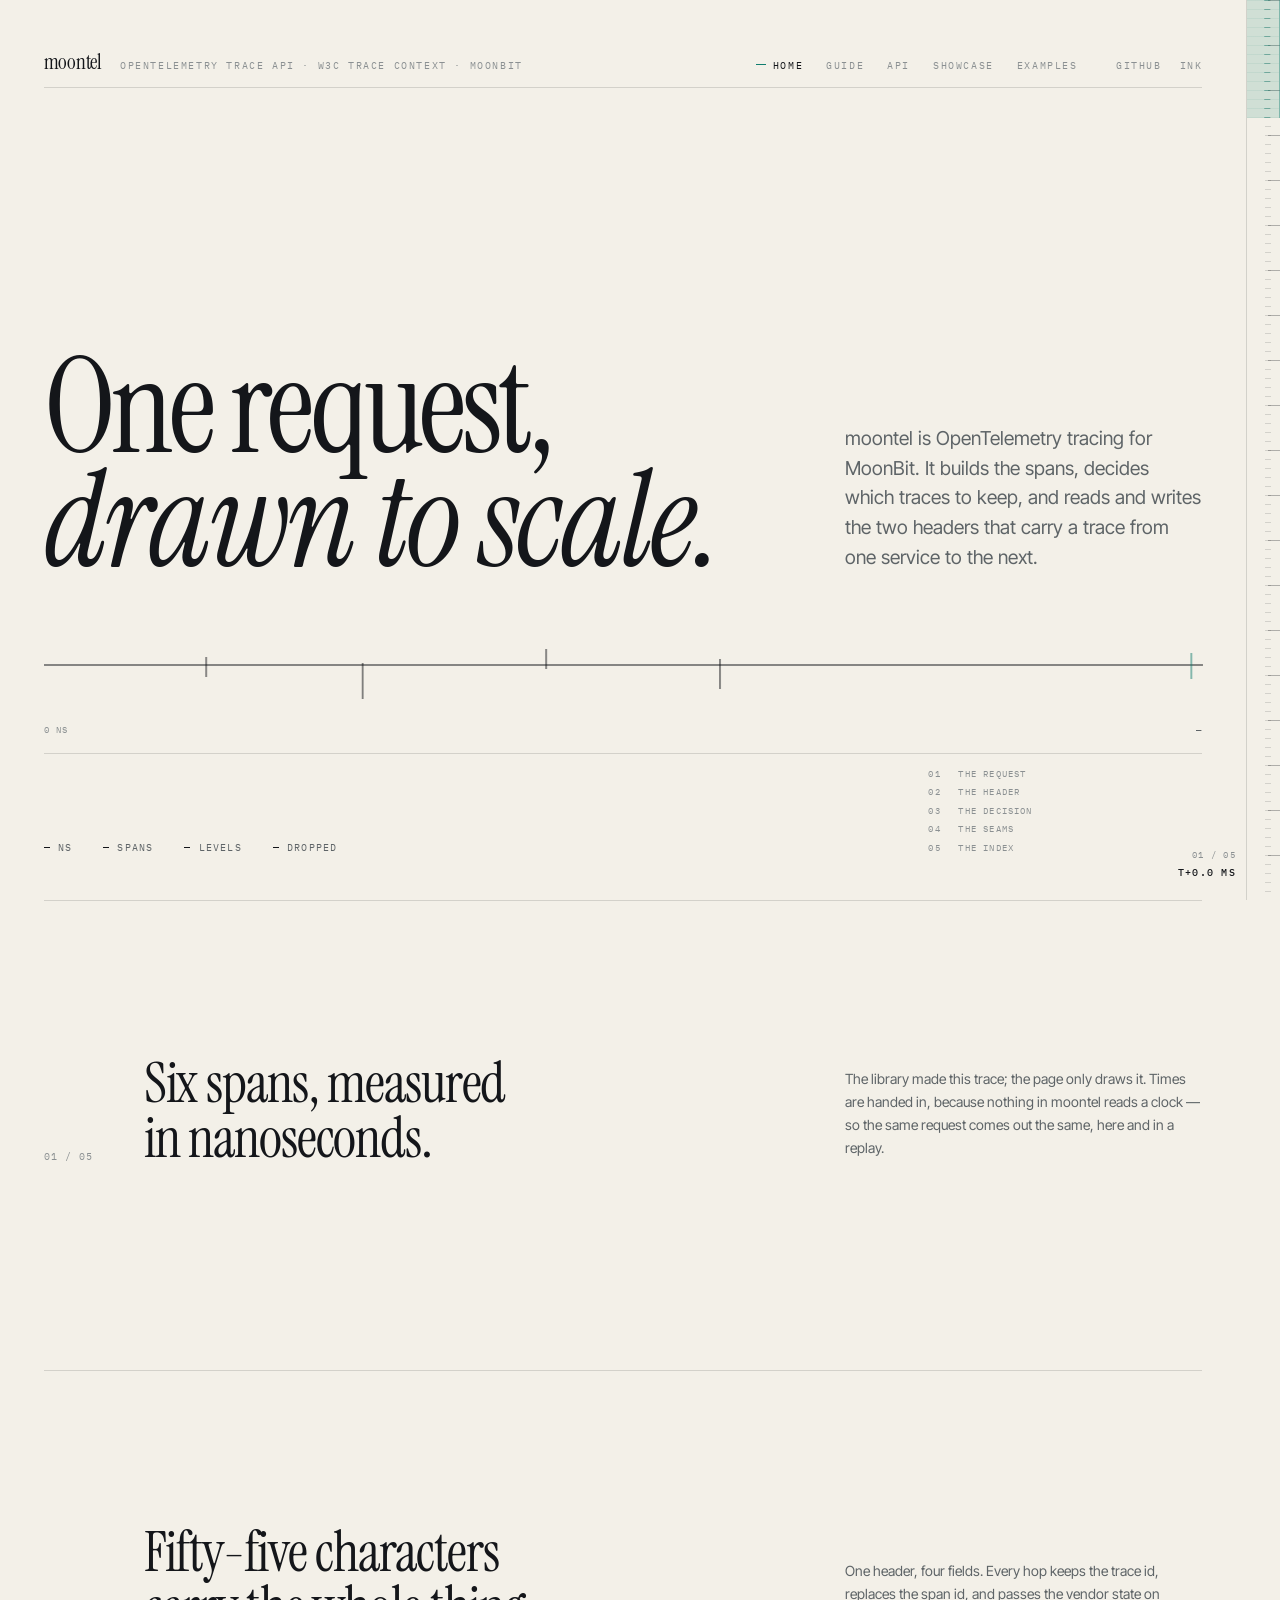
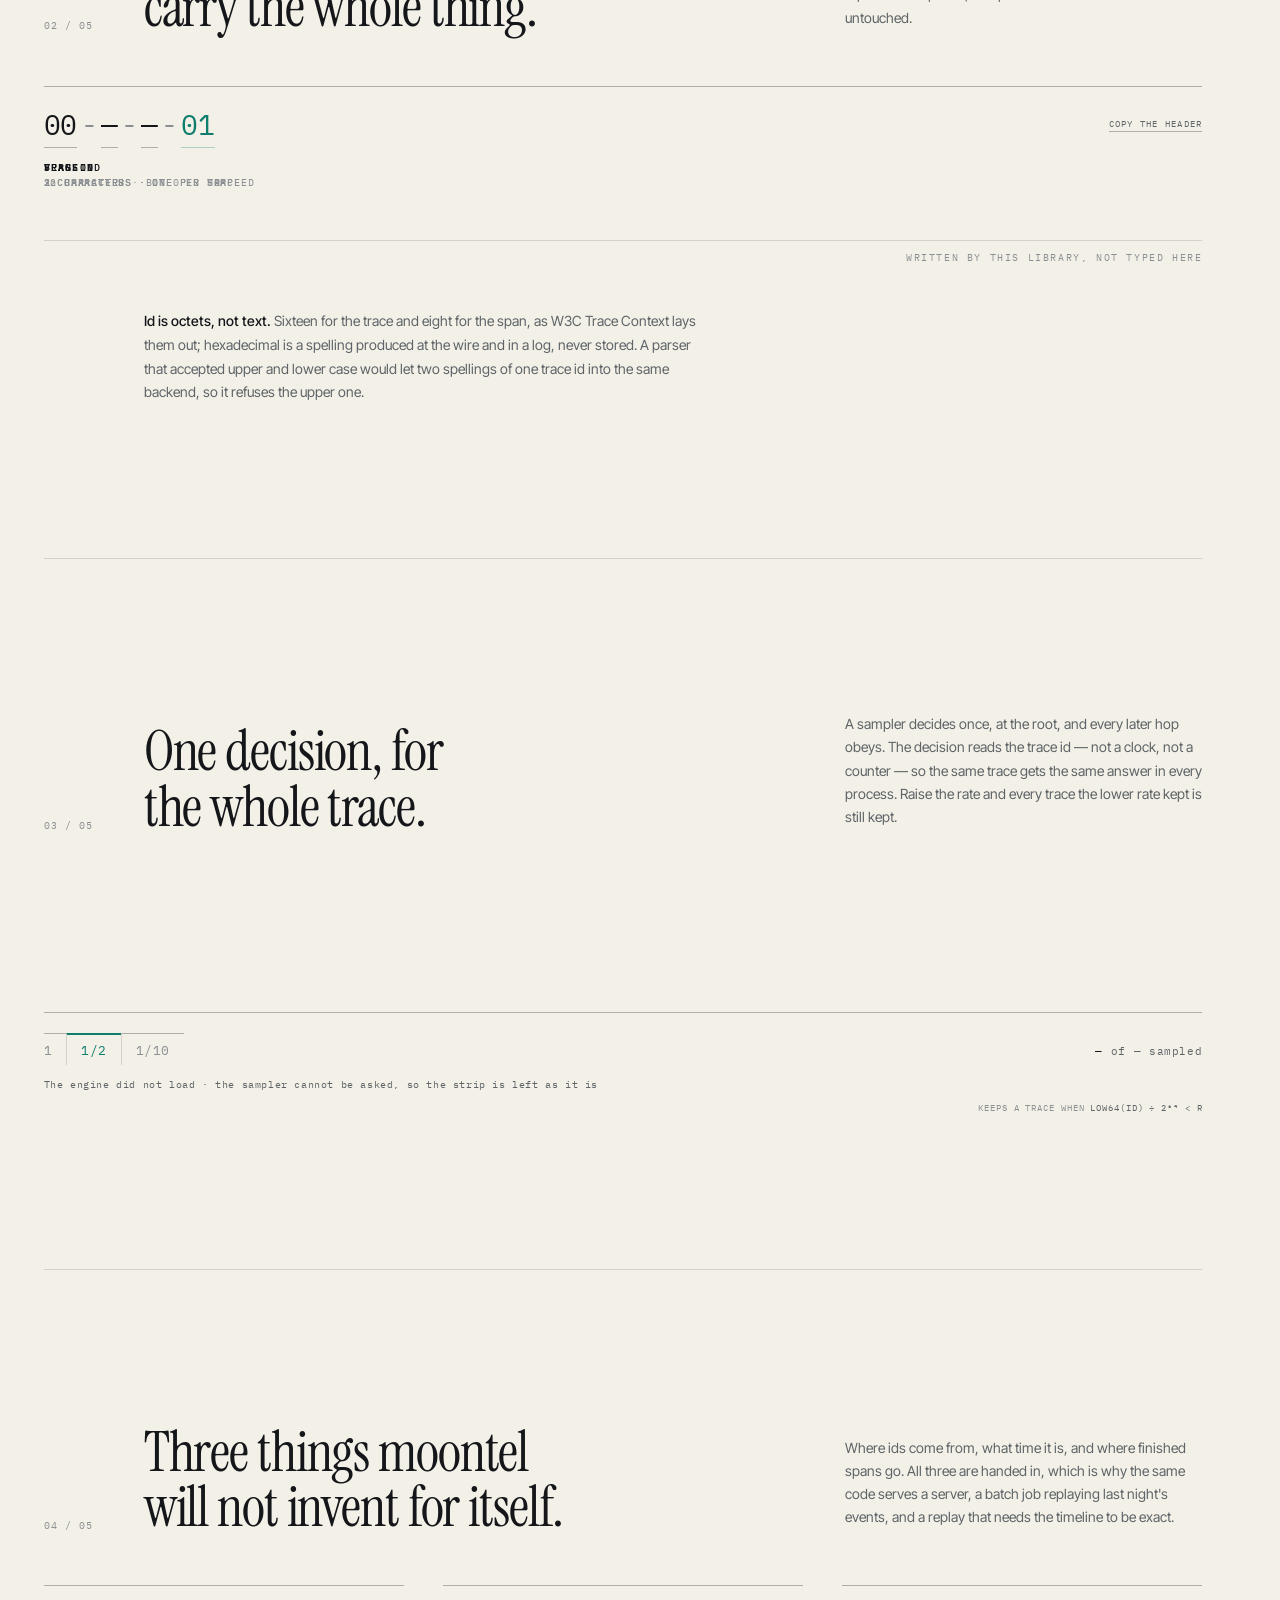
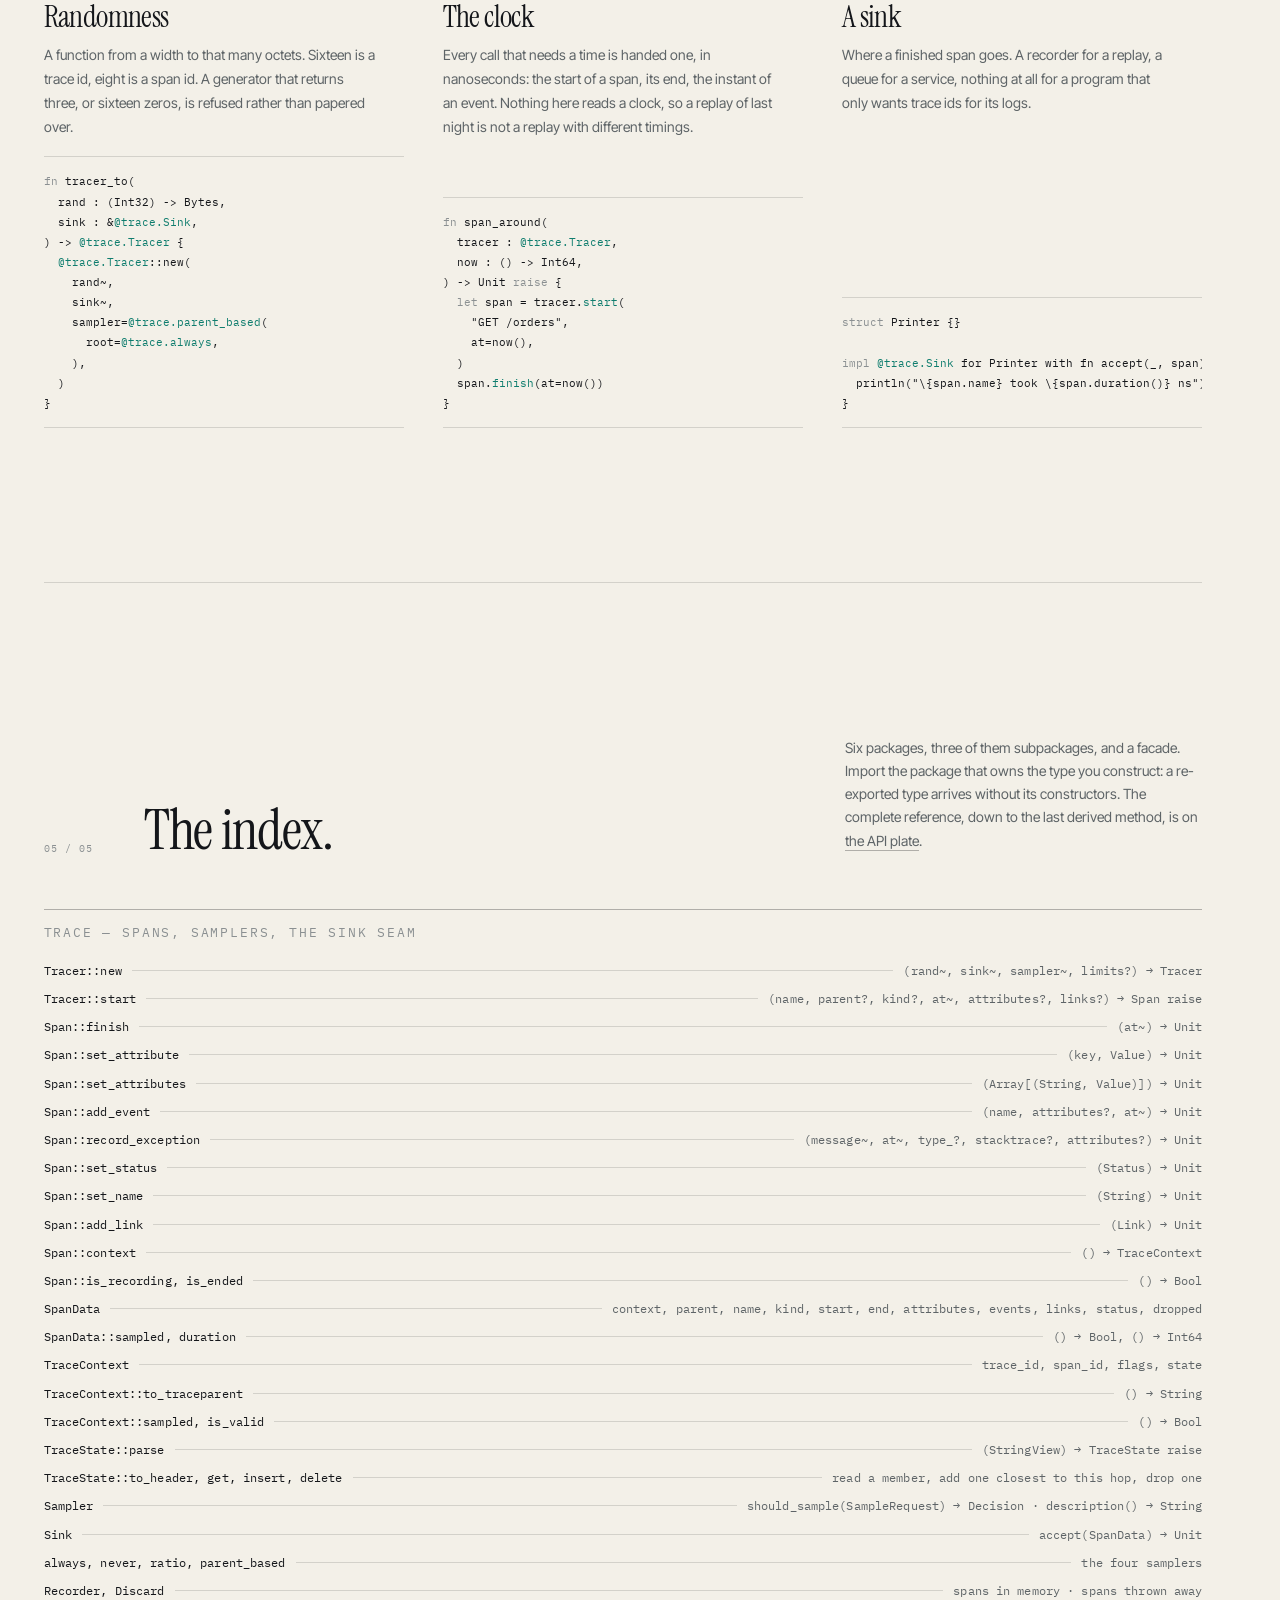
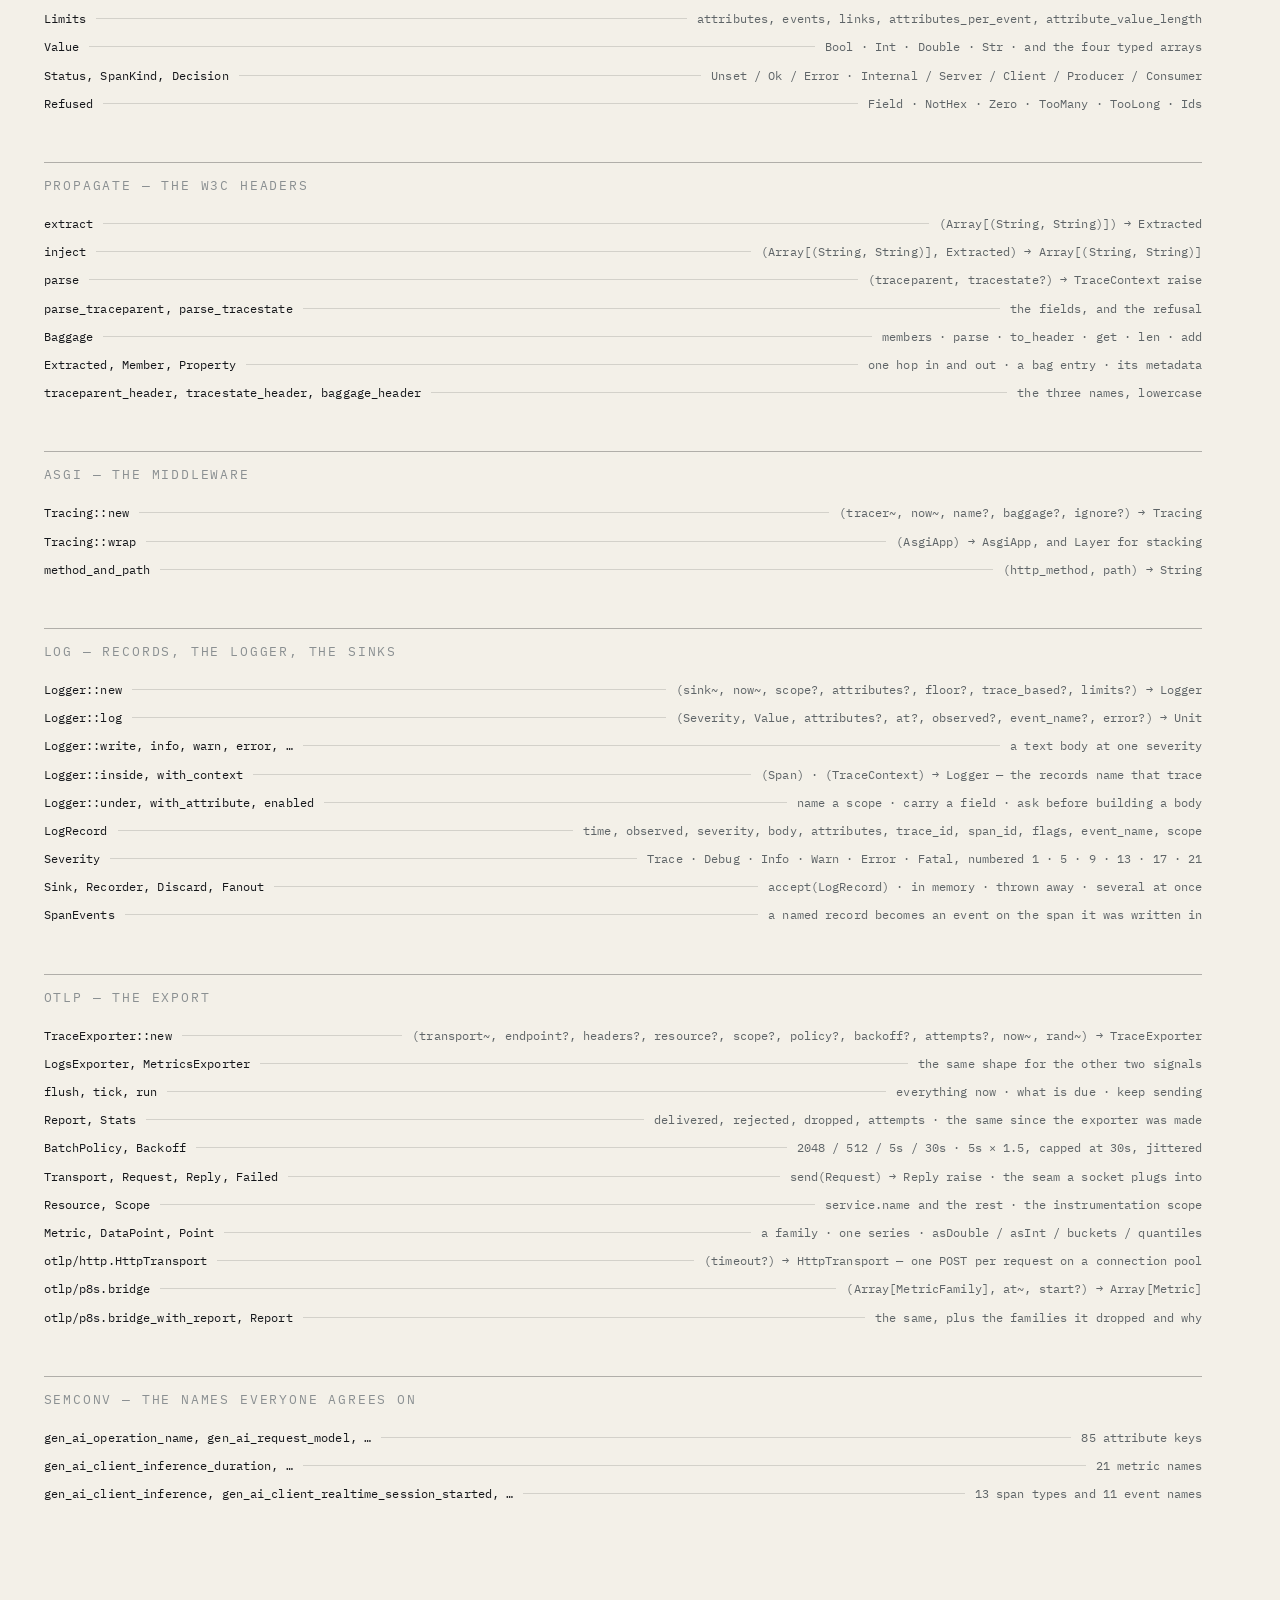
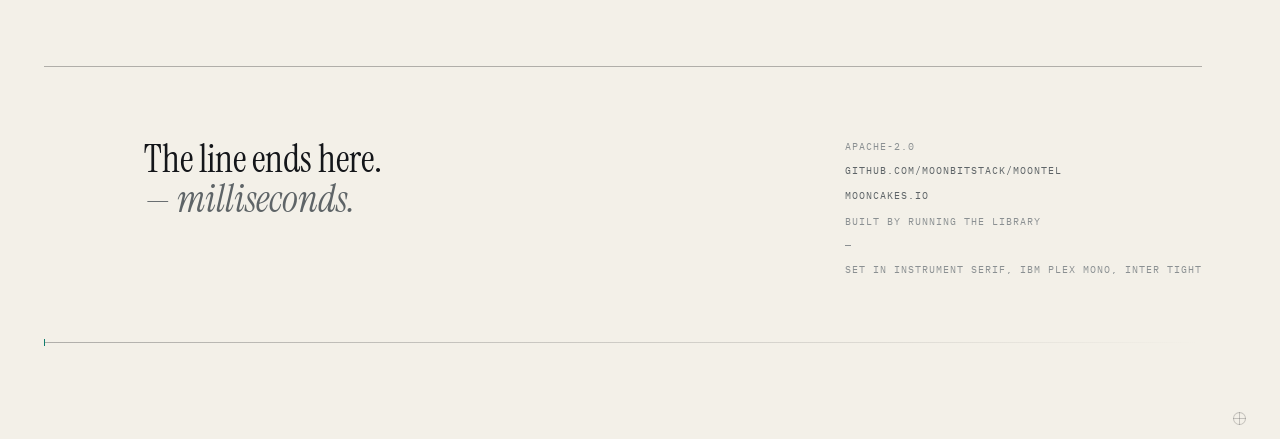
==== commit e5eb819d: "feat(otlp): the name a program registered, and a count of what was dropped. The bridge passed the fa" ====
--- a/docs/index.html
+++ b/docs/index.html
@@ -363,6 +363,7 @@
             <div class="index-row"><span class="name">Metric, DataPoint, Point</span><span class="leader"></span><span class="sig">a family · one series · asDouble / asInt / buckets / quantiles</span></div>
             <div class="index-row"><span class="name">otlp/http.HttpTransport</span><span class="leader"></span><span class="sig">(timeout?) → HttpTransport — one POST per request on a connection pool</span></div>
             <div class="index-row"><span class="name">otlp/p8s.bridge</span><span class="leader"></span><span class="sig">(Array[MetricFamily], at~, start?) → Array[Metric]</span></div>
+            <div class="index-row"><span class="name">otlp/p8s.bridge_with_report, Report</span><span class="leader"></span><span class="sig">the same, plus the families it dropped and why</span></div>
           </div>
 
           <div class="index-group">
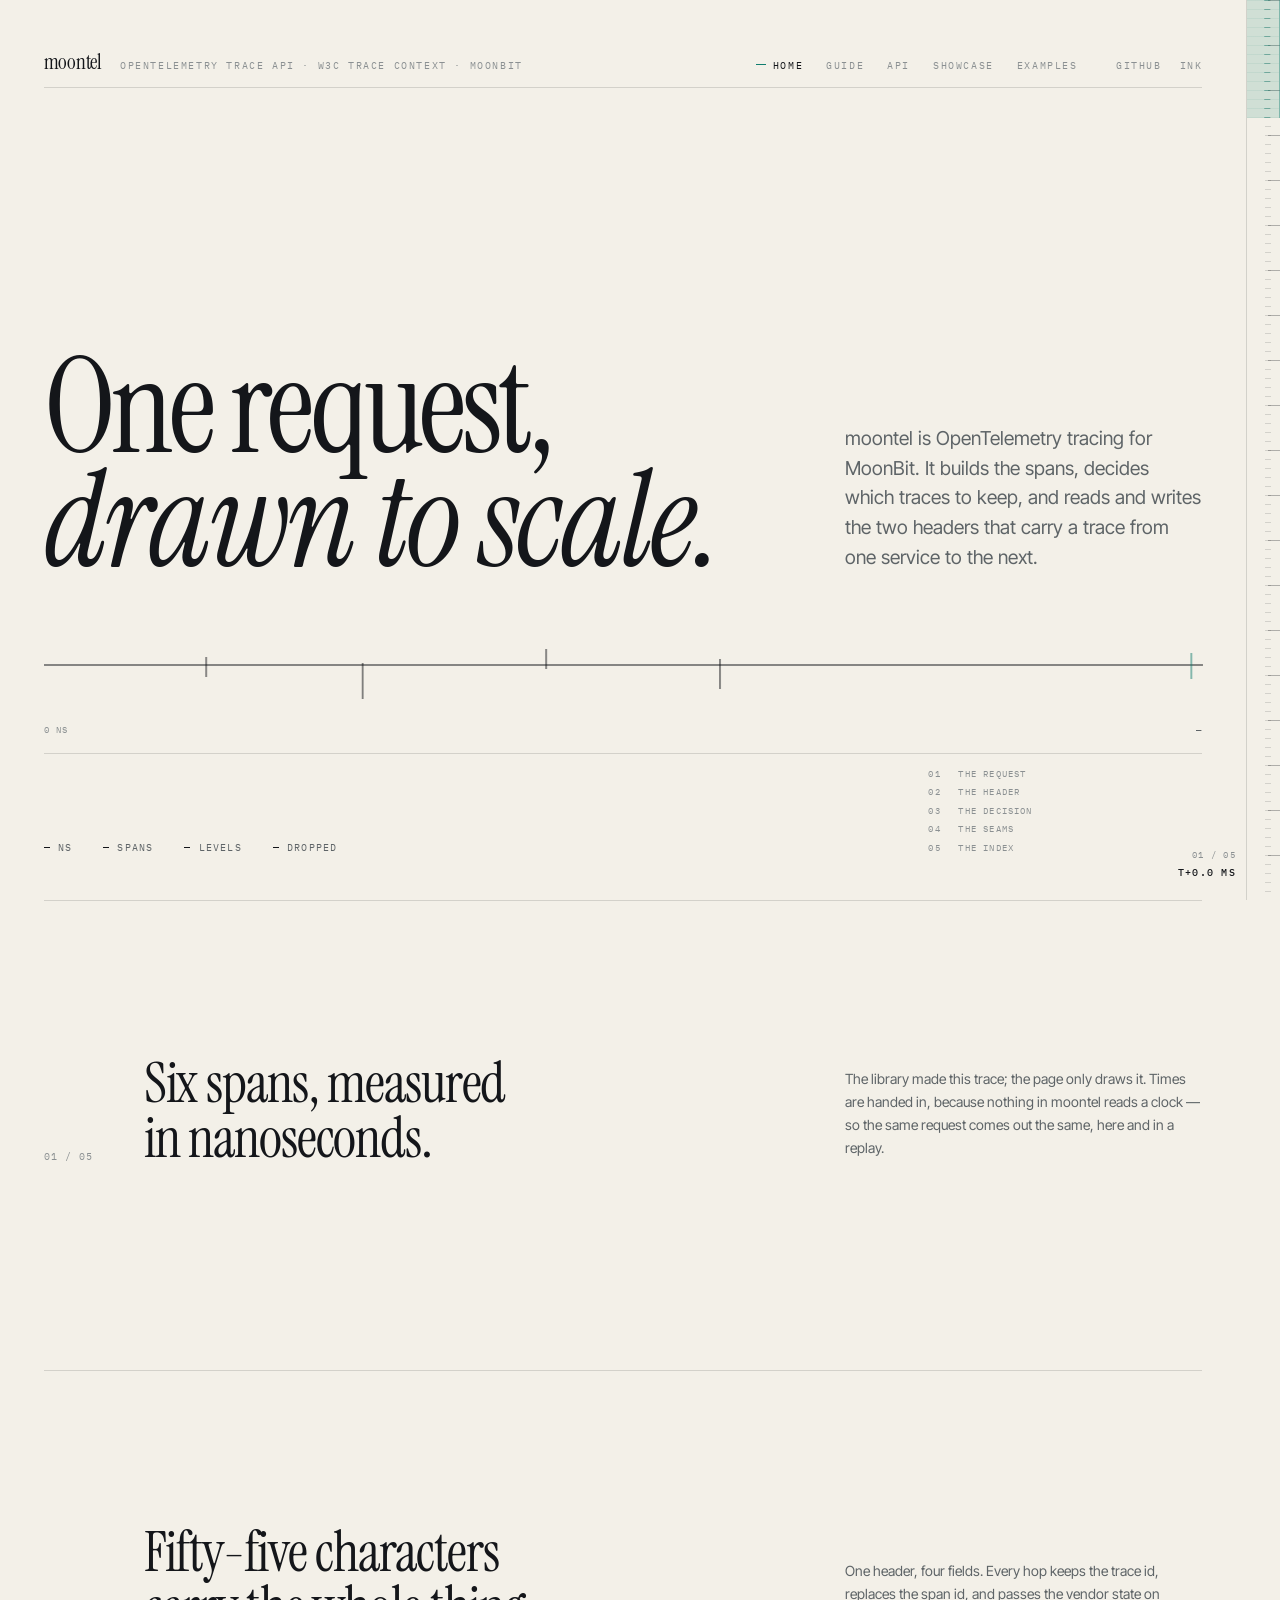
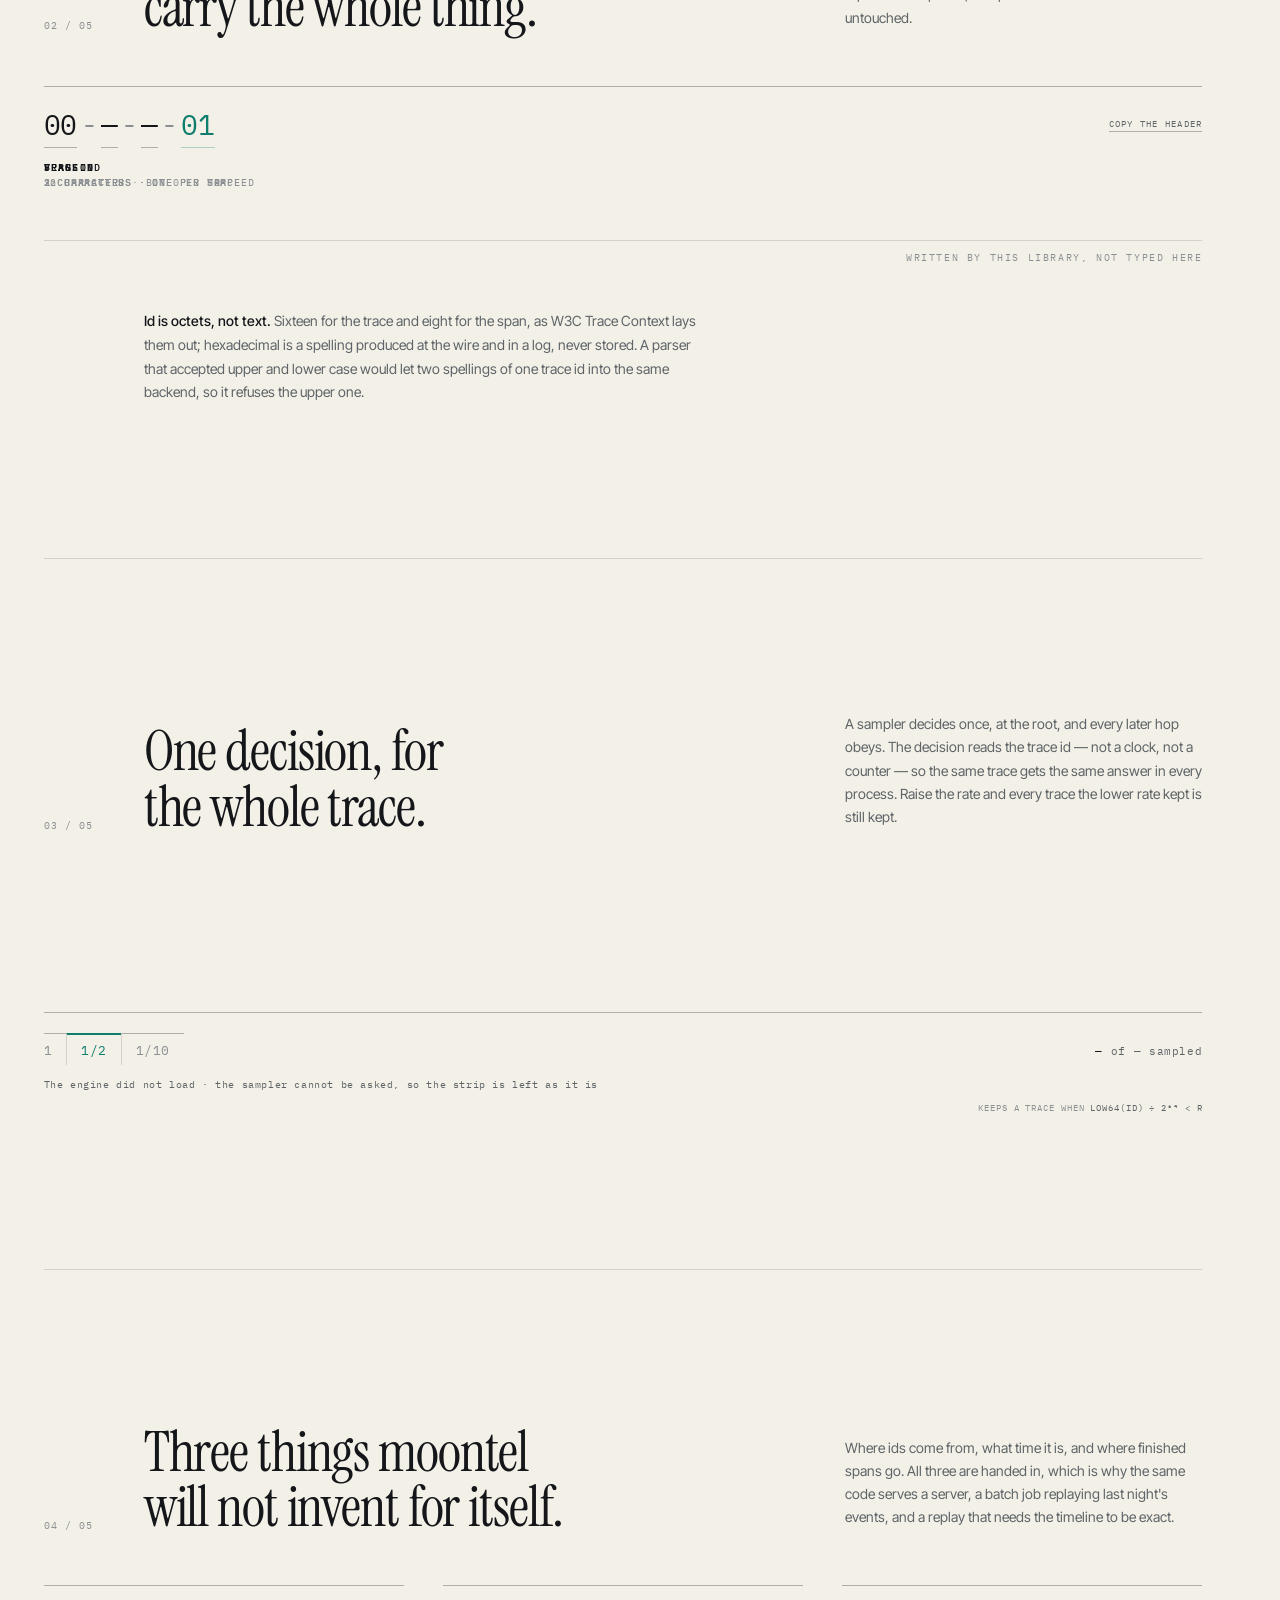
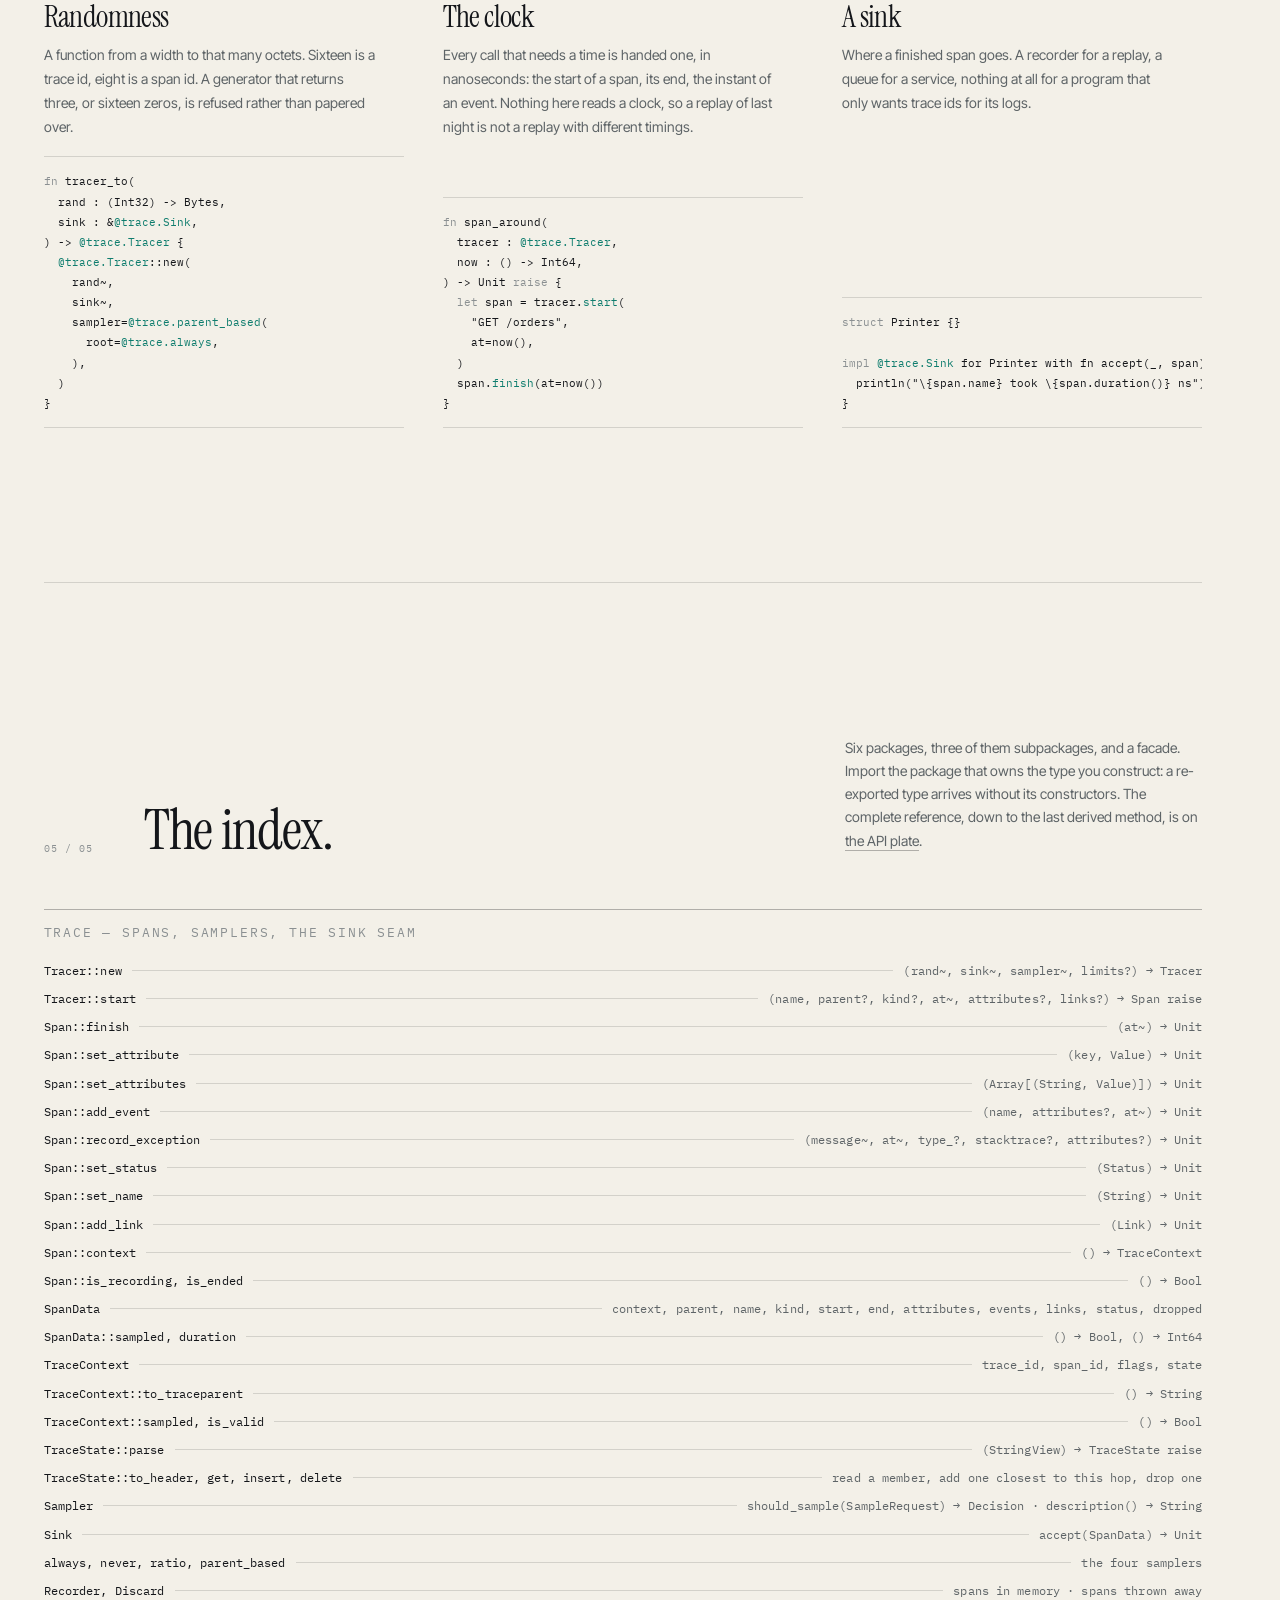
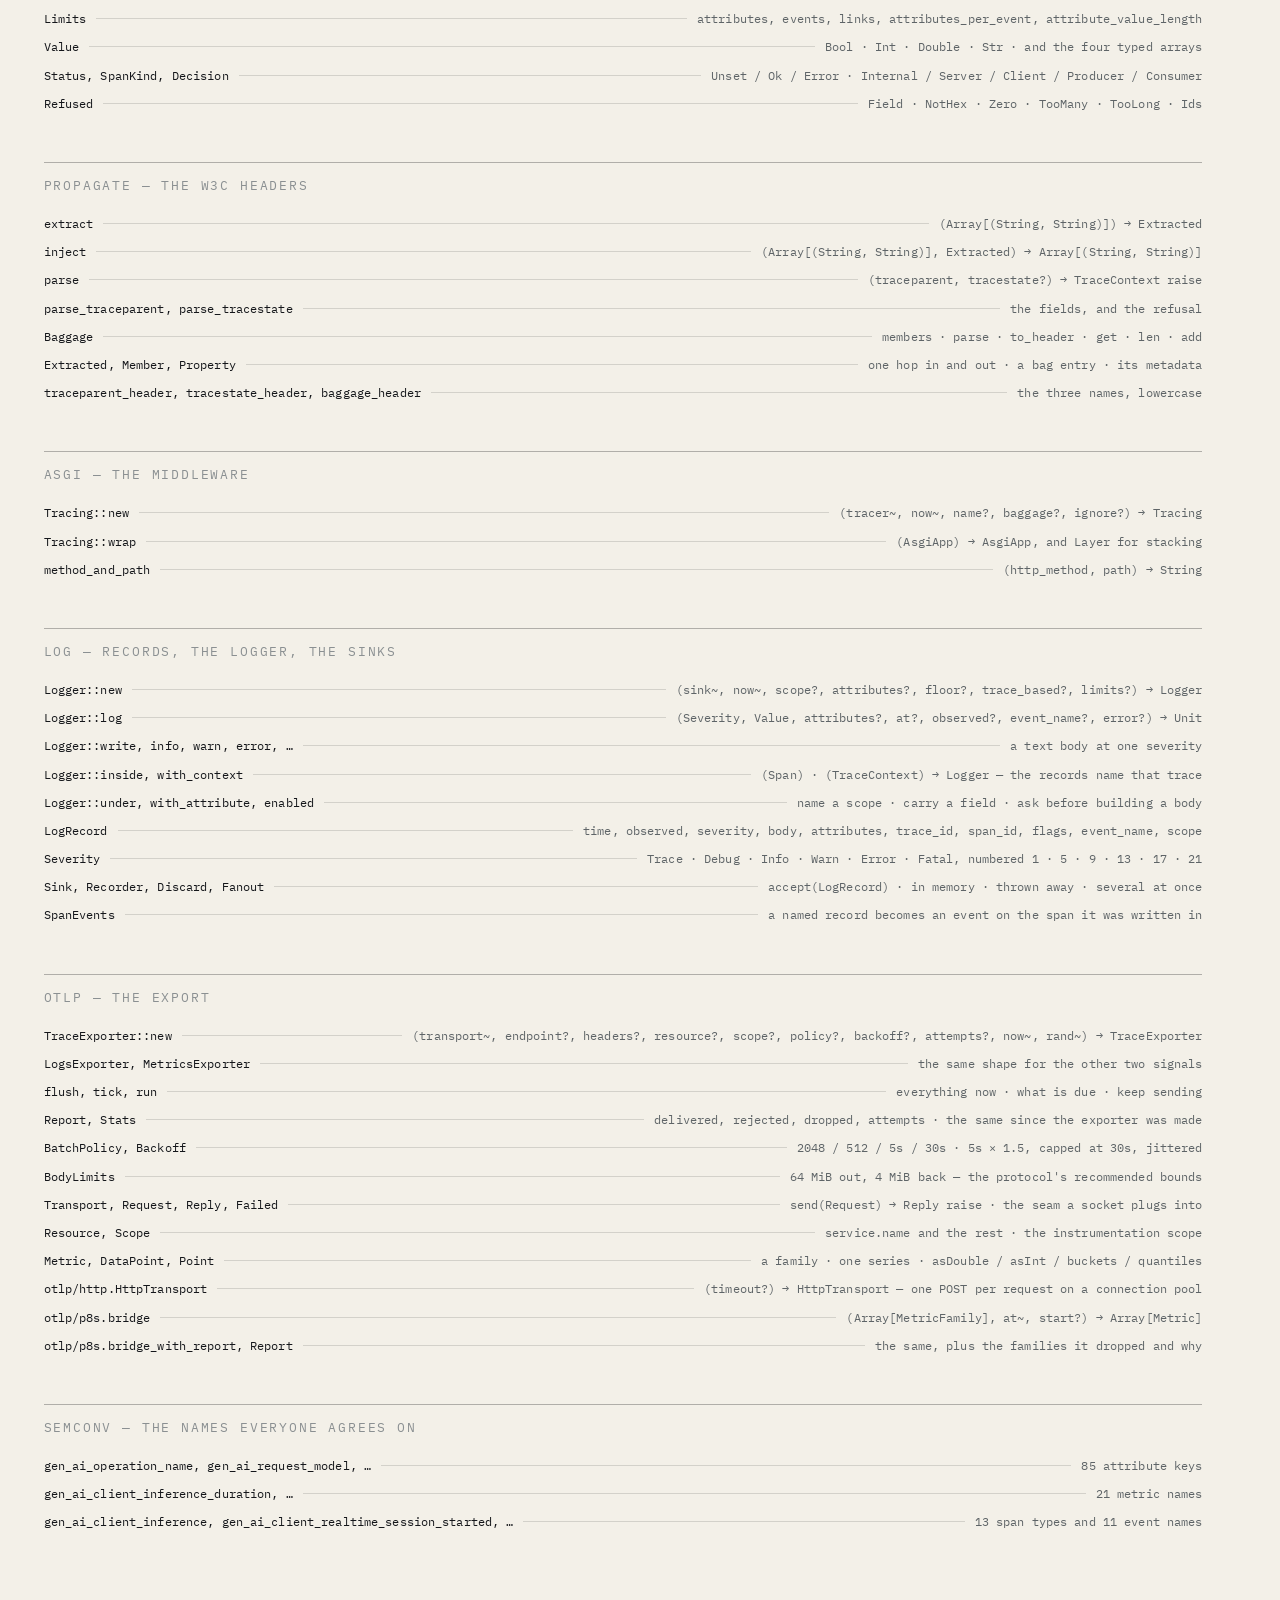
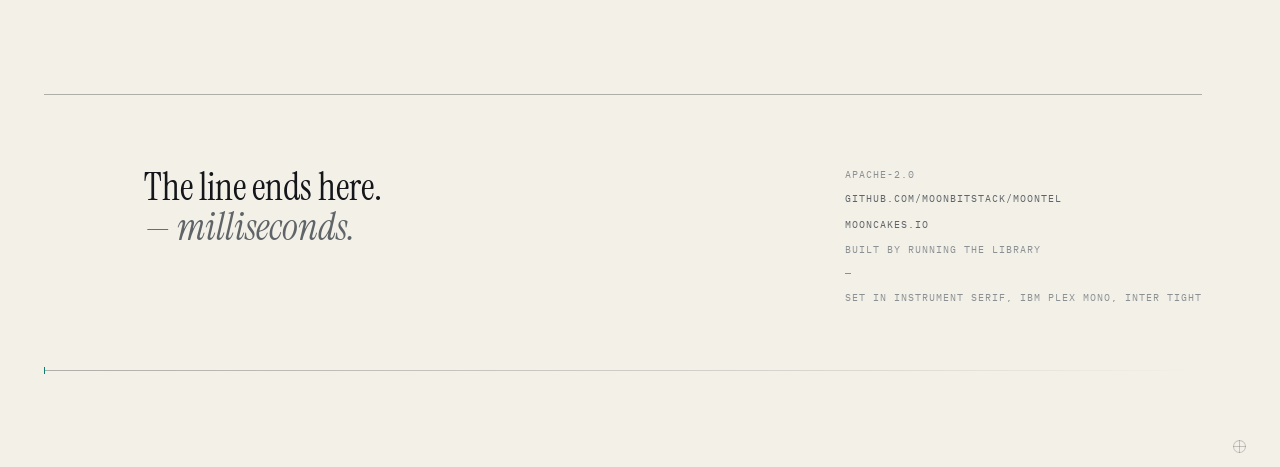
==== commit 57563141: "docs(otlp): the two body bounds, where a reader looks for them. The guide and the interface table na" ====
--- a/docs/index.html
+++ b/docs/index.html
@@ -358,6 +358,7 @@
             <div class="index-row"><span class="name">flush, tick, run</span><span class="leader"></span><span class="sig">everything now · what is due · keep sending</span></div>
             <div class="index-row"><span class="name">Report, Stats</span><span class="leader"></span><span class="sig">delivered, rejected, dropped, attempts · the same since the exporter was made</span></div>
             <div class="index-row"><span class="name">BatchPolicy, Backoff</span><span class="leader"></span><span class="sig">2048 / 512 / 5s / 30s · 5s × 1.5, capped at 30s, jittered</span></div>
+            <div class="index-row"><span class="name">BodyLimits</span><span class="leader"></span><span class="sig">64 MiB out, 4 MiB back — the protocol's recommended bounds</span></div>
             <div class="index-row"><span class="name">Transport, Request, Reply, Failed</span><span class="leader"></span><span class="sig">send(Request) → Reply raise · the seam a socket plugs into</span></div>
             <div class="index-row"><span class="name">Resource, Scope</span><span class="leader"></span><span class="sig">service.name and the rest · the instrumentation scope</span></div>
             <div class="index-row"><span class="name">Metric, DataPoint, Point</span><span class="leader"></span><span class="sig">a family · one series · asDouble / asInt / buckets / quantiles</span></div>
--- a/docs/style.css
+++ b/docs/style.css
@@ -1530,6 +1530,11 @@
   max-width: none;
 }
 
+/* A second note in the same margin: the same rule, a breath of space above it. */
+.doc-aside p + b {
+  margin-top: 10px;
+}
+
 .doc-aside code {
   color: var(--ink-dim);
   font-size: 10px;
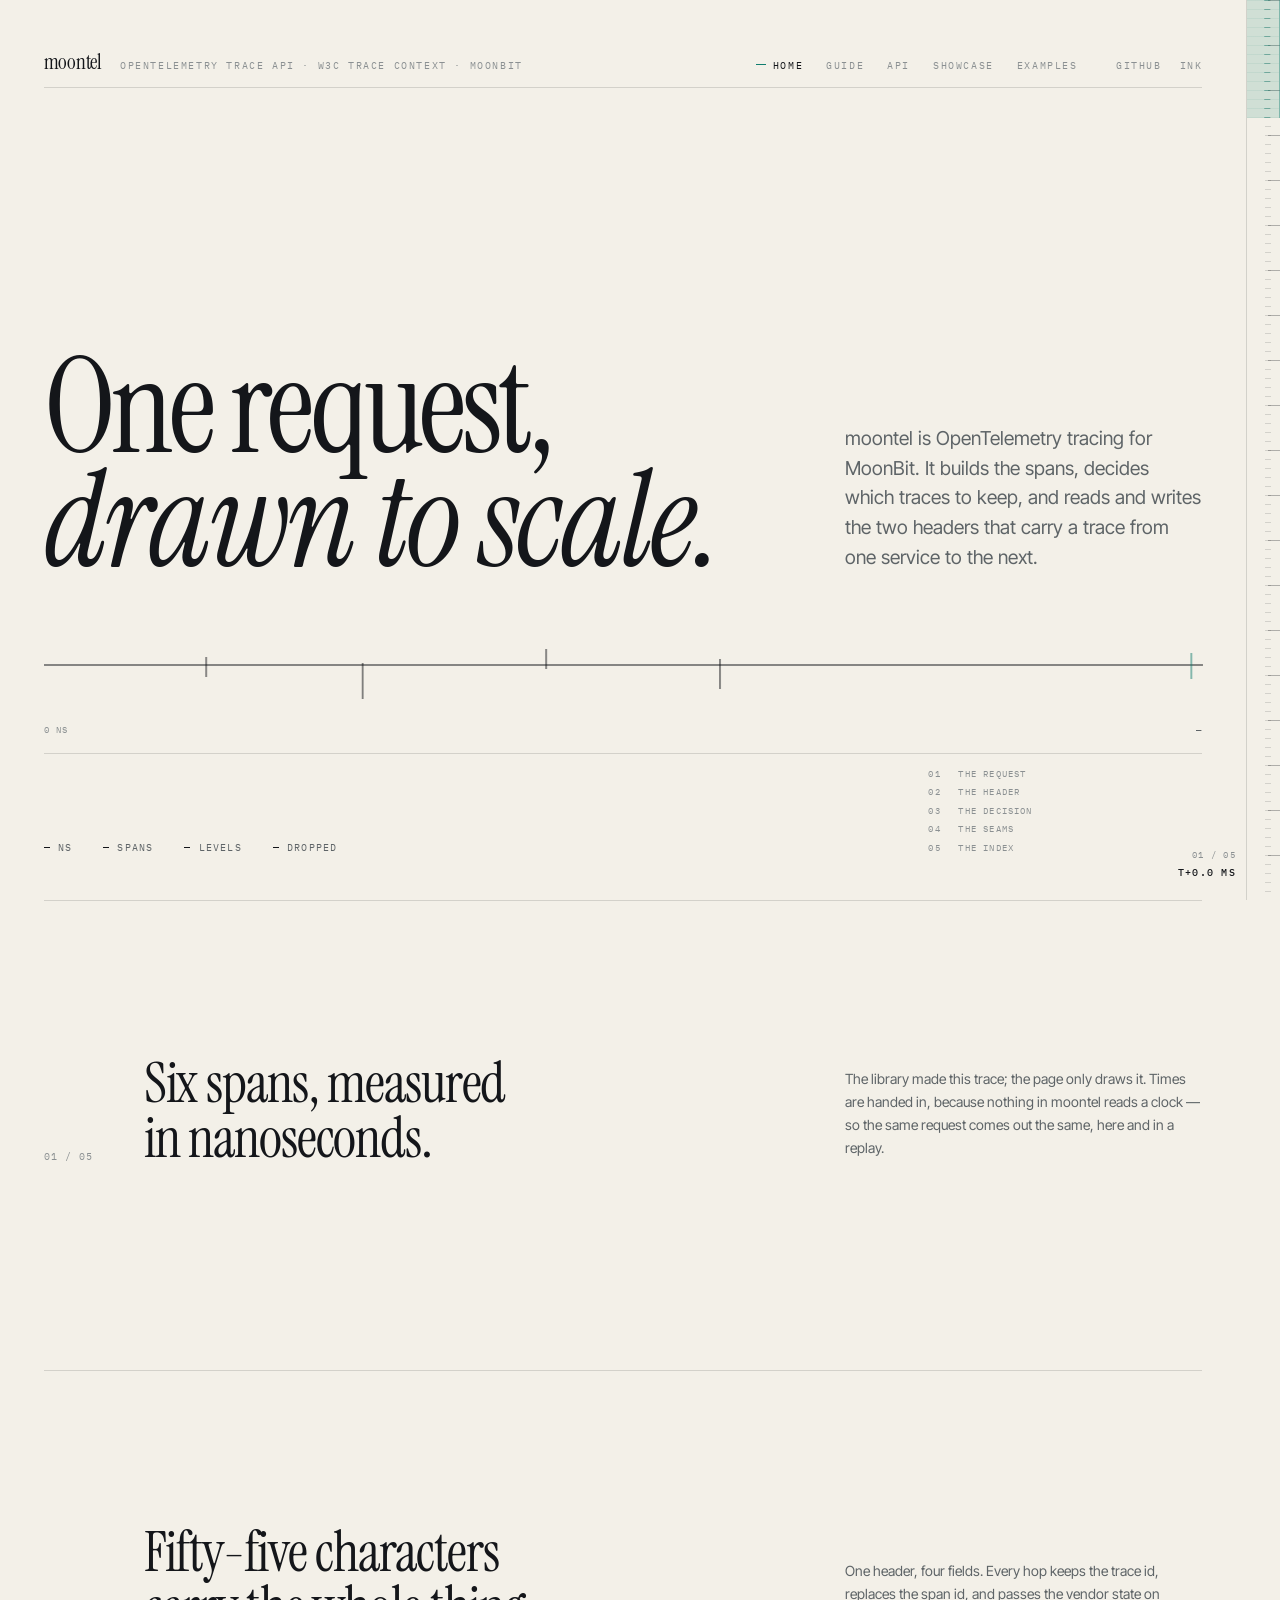
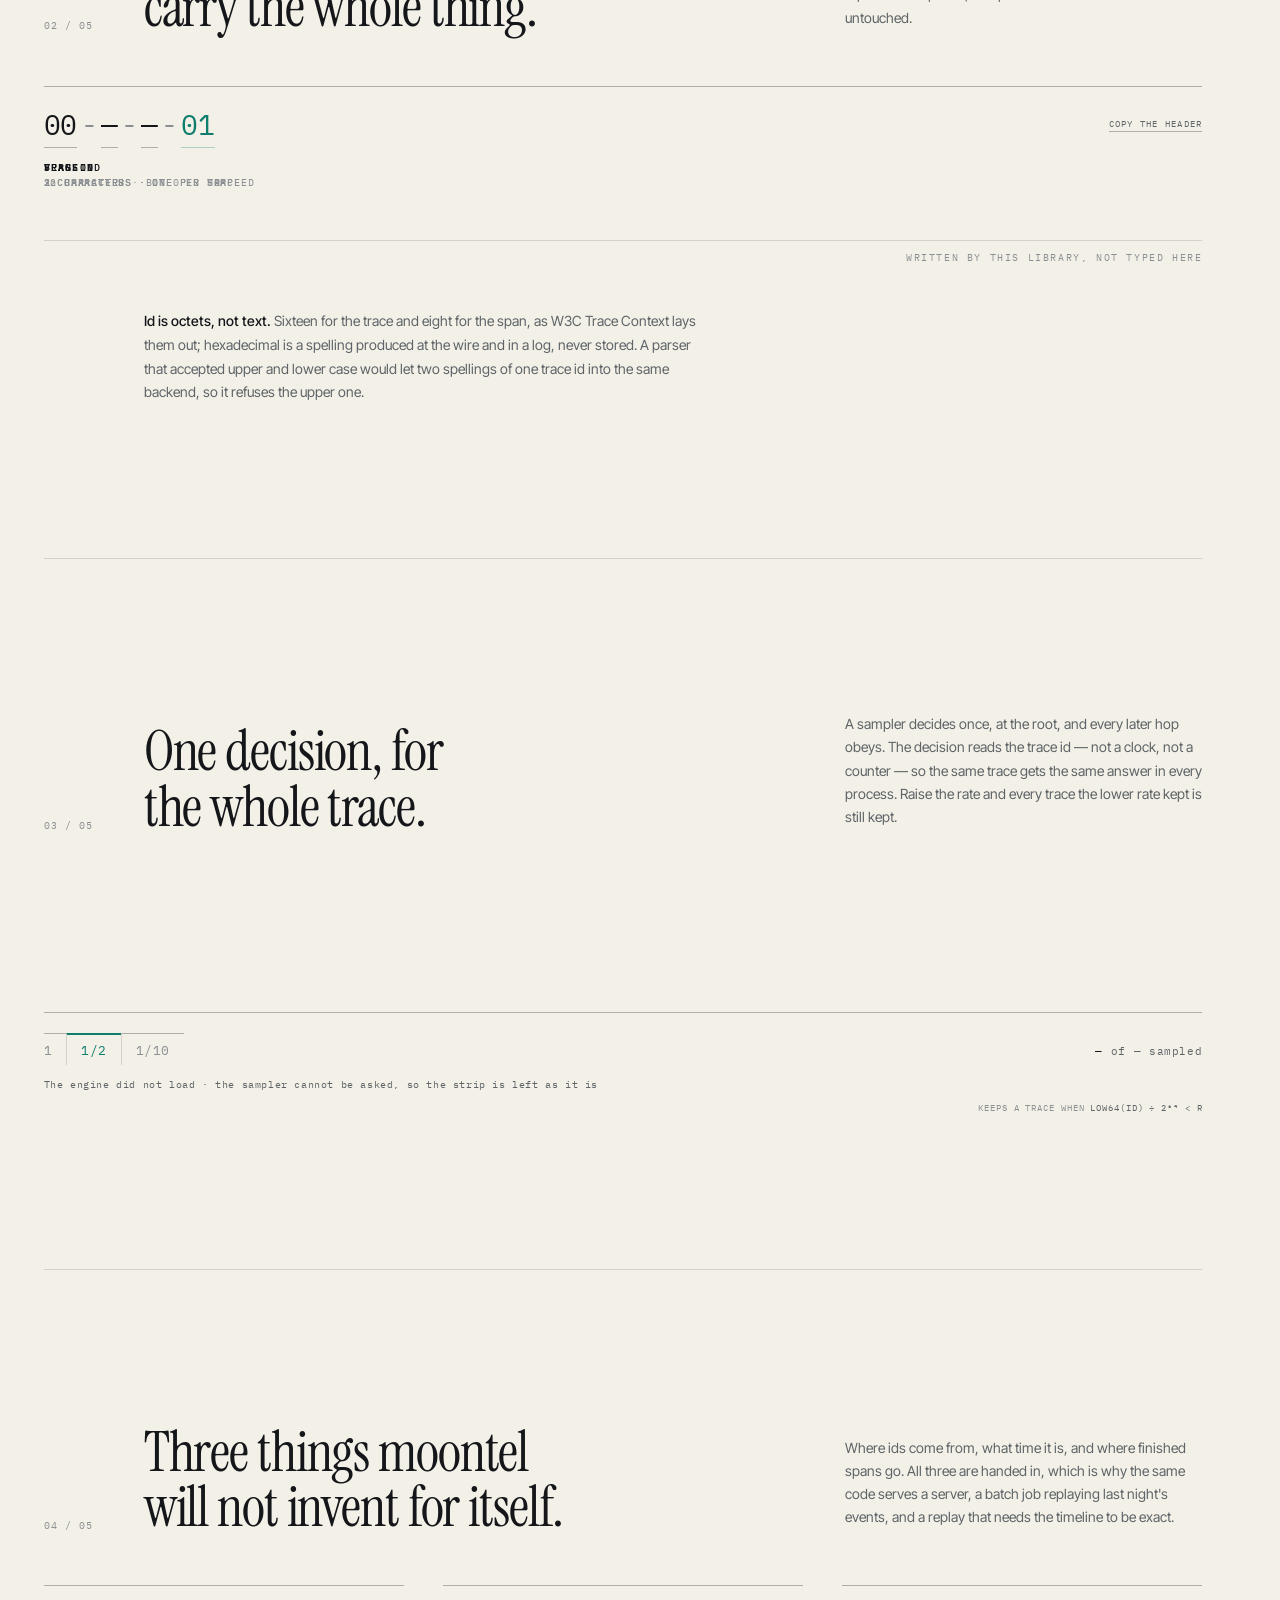
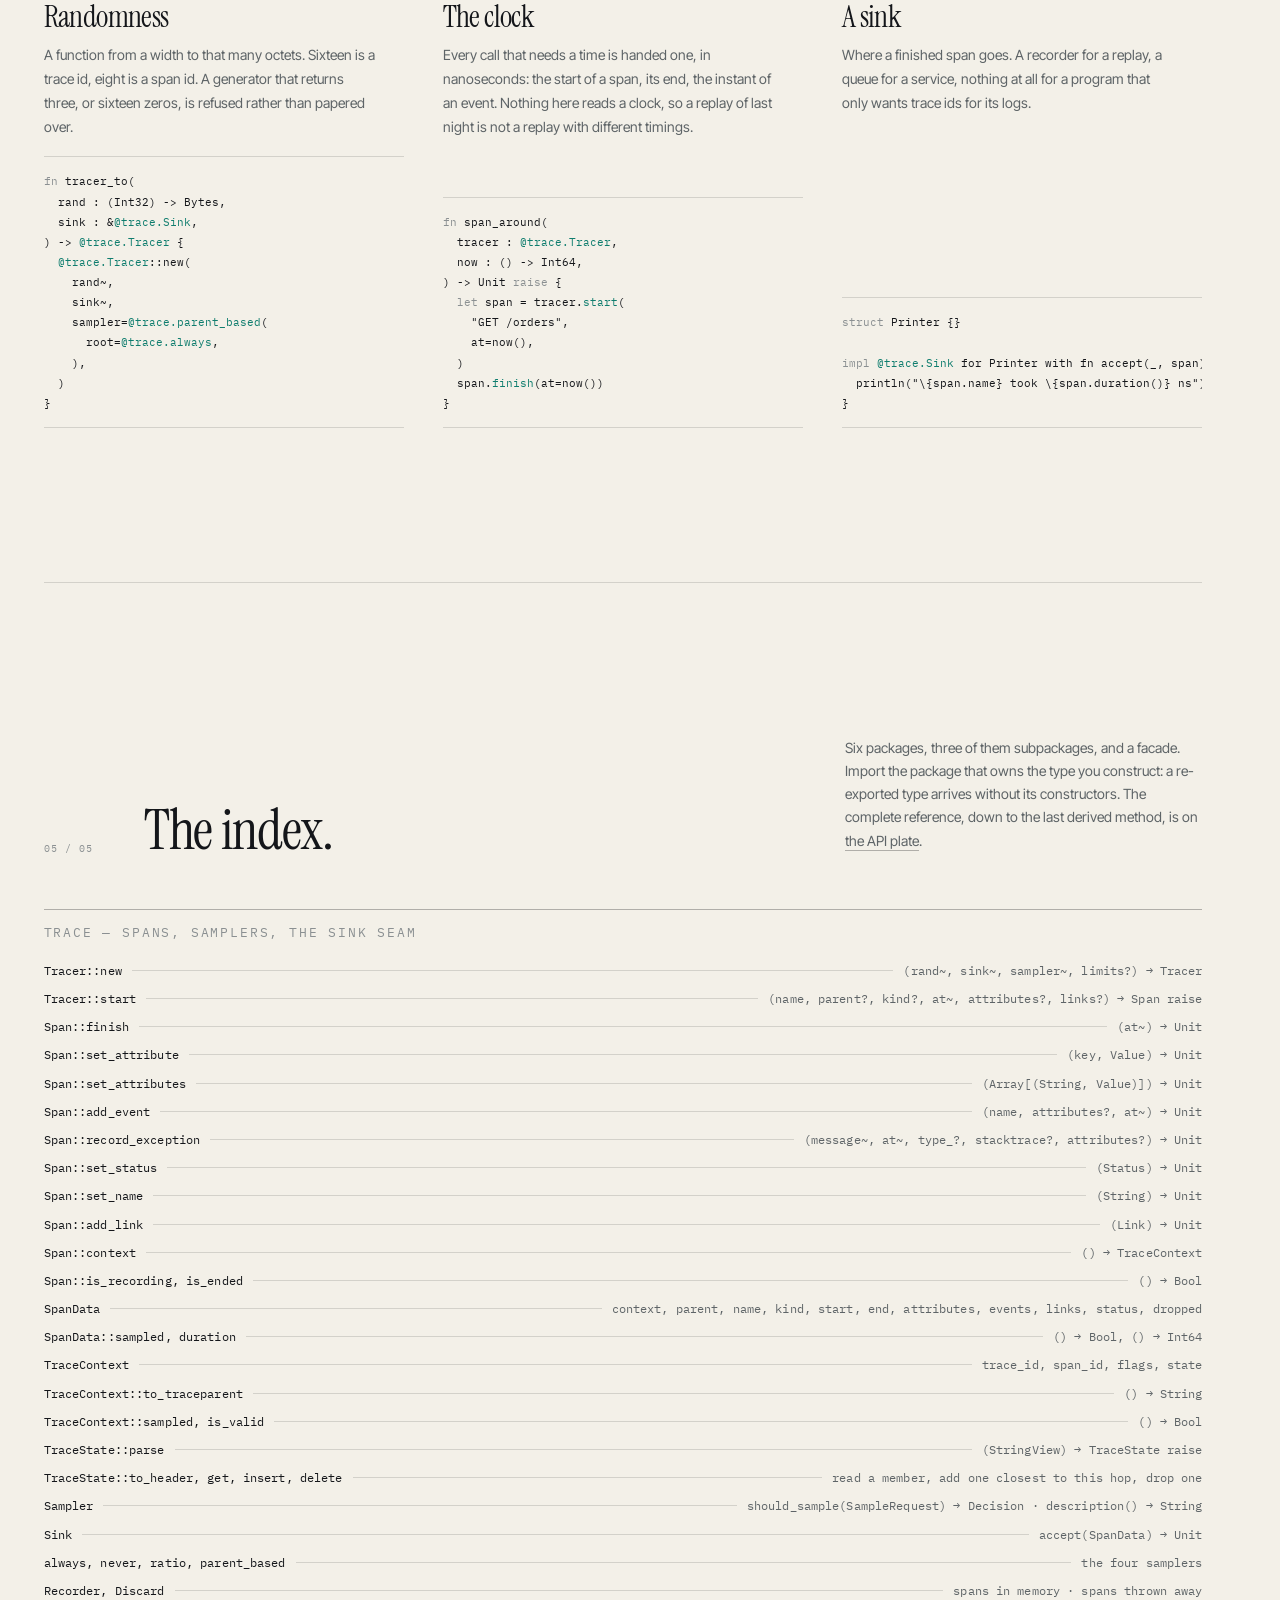
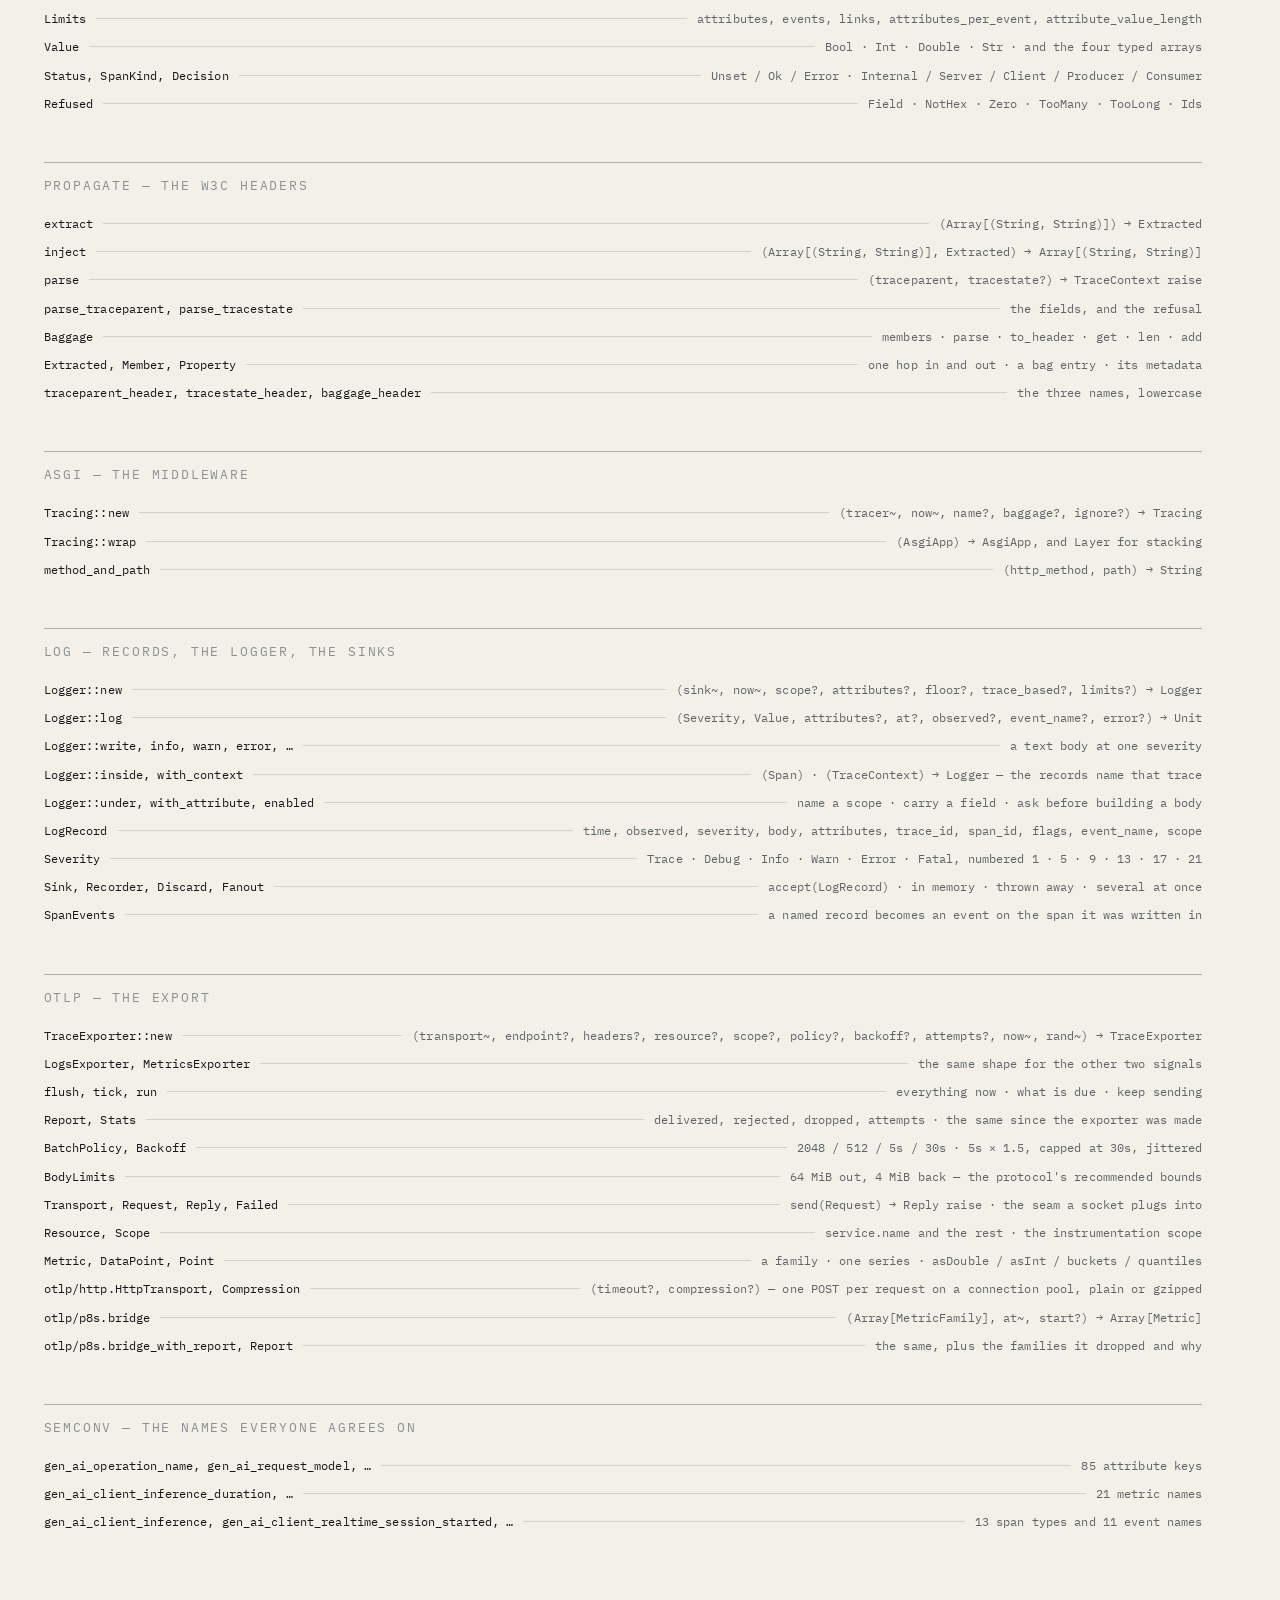
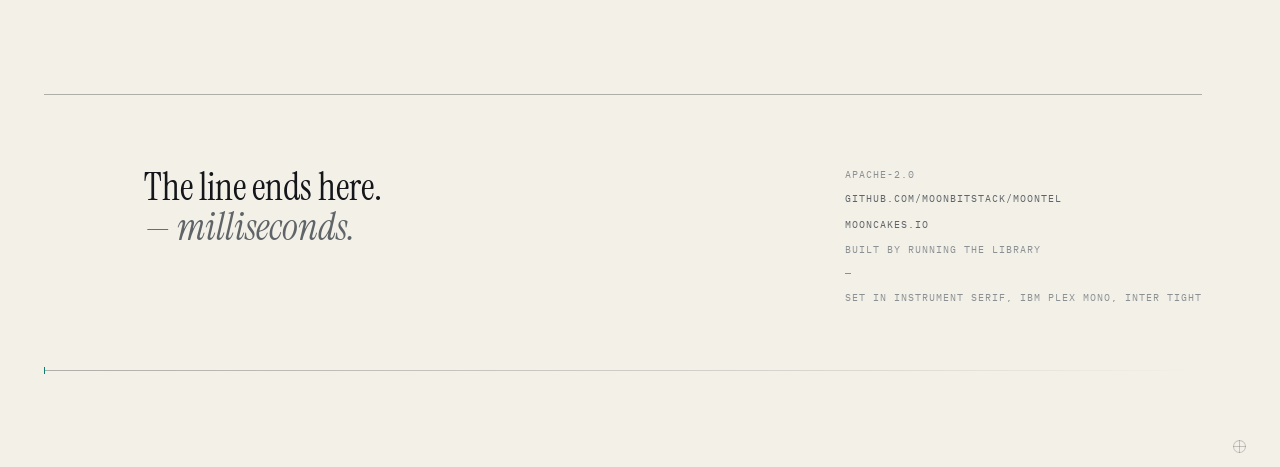
==== commit 6d9be61a: "feat(otlp/http): compress a request body, and say so in the same breath. The protocol lets a client " ====
--- a/docs/index.html
+++ b/docs/index.html
@@ -362,7 +362,7 @@
             <div class="index-row"><span class="name">Transport, Request, Reply, Failed</span><span class="leader"></span><span class="sig">send(Request) → Reply raise · the seam a socket plugs into</span></div>
             <div class="index-row"><span class="name">Resource, Scope</span><span class="leader"></span><span class="sig">service.name and the rest · the instrumentation scope</span></div>
             <div class="index-row"><span class="name">Metric, DataPoint, Point</span><span class="leader"></span><span class="sig">a family · one series · asDouble / asInt / buckets / quantiles</span></div>
-            <div class="index-row"><span class="name">otlp/http.HttpTransport</span><span class="leader"></span><span class="sig">(timeout?) → HttpTransport — one POST per request on a connection pool</span></div>
+            <div class="index-row"><span class="name">otlp/http.HttpTransport, Compression</span><span class="leader"></span><span class="sig">(timeout?, compression?) — one POST per request on a connection pool, plain or gzipped</span></div>
             <div class="index-row"><span class="name">otlp/p8s.bridge</span><span class="leader"></span><span class="sig">(Array[MetricFamily], at~, start?) → Array[Metric]</span></div>
             <div class="index-row"><span class="name">otlp/p8s.bridge_with_report, Report</span><span class="leader"></span><span class="sig">the same, plus the families it dropped and why</span></div>
           </div>
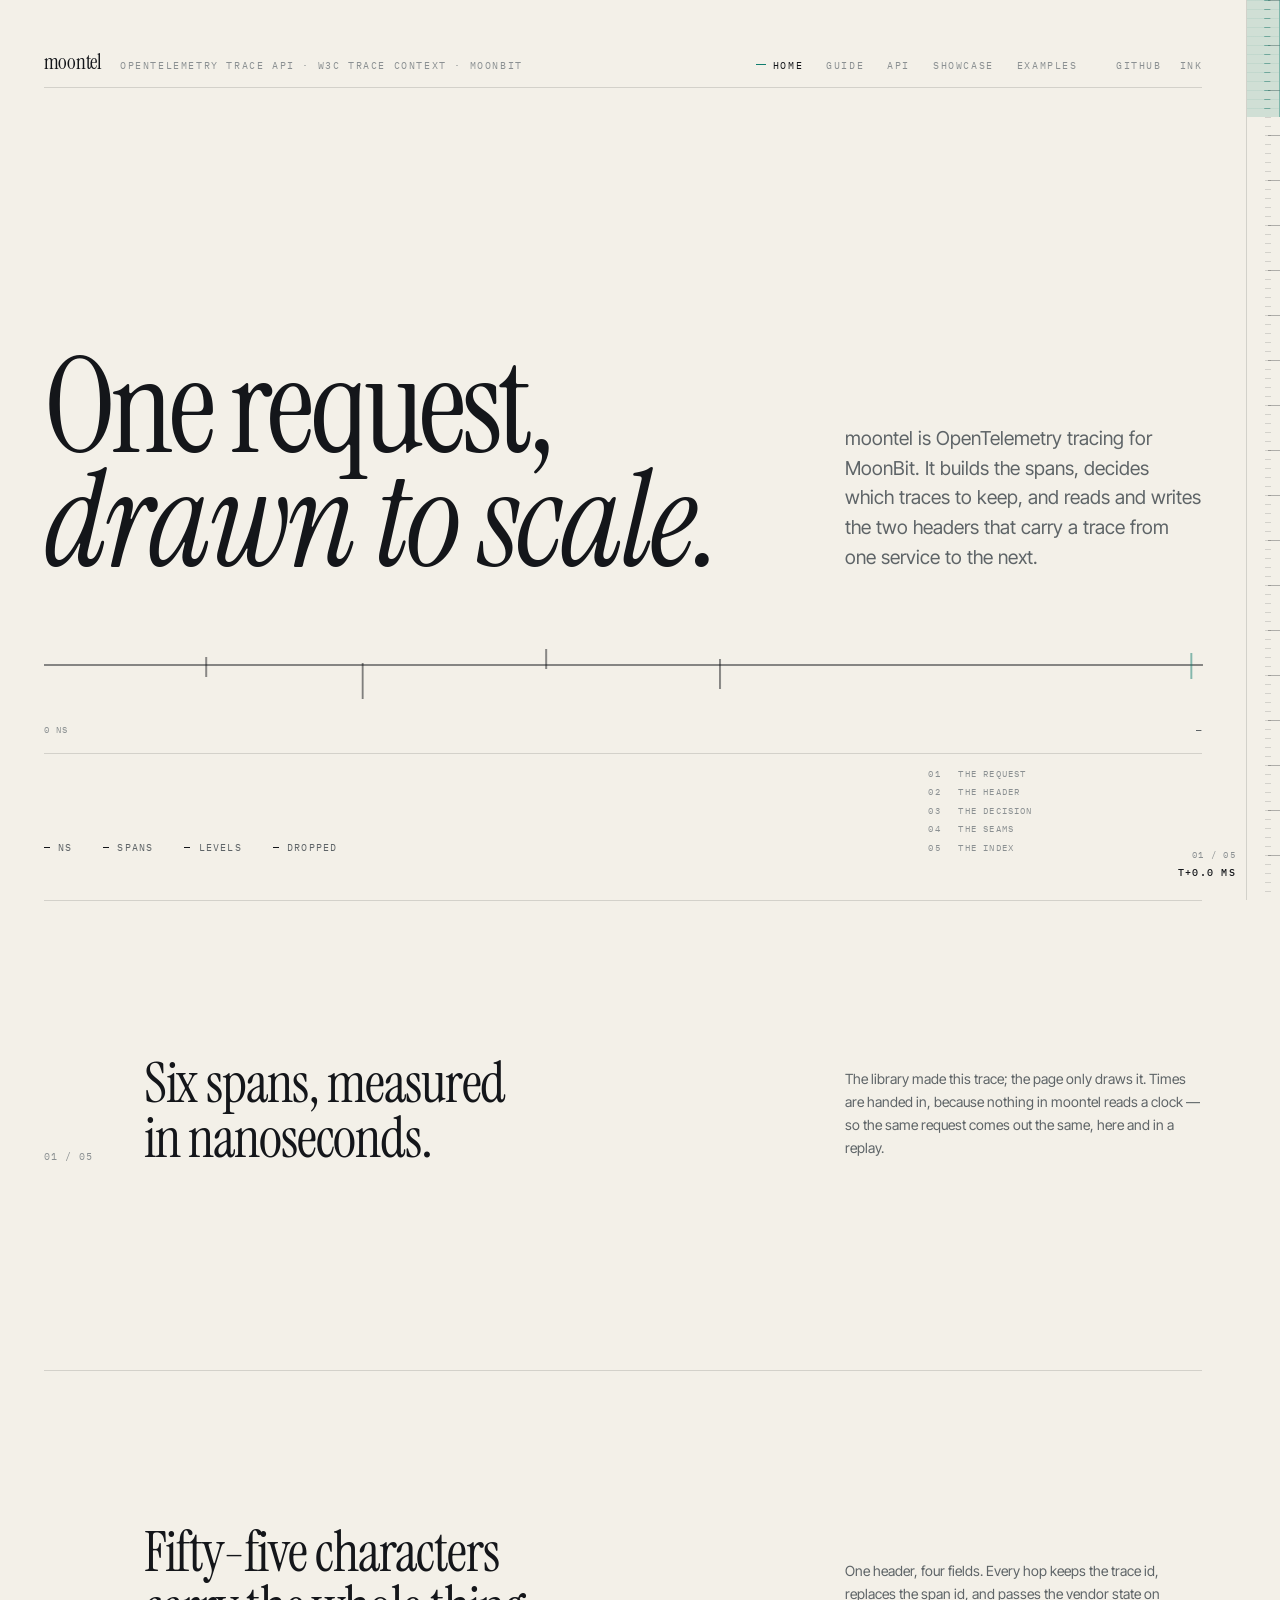
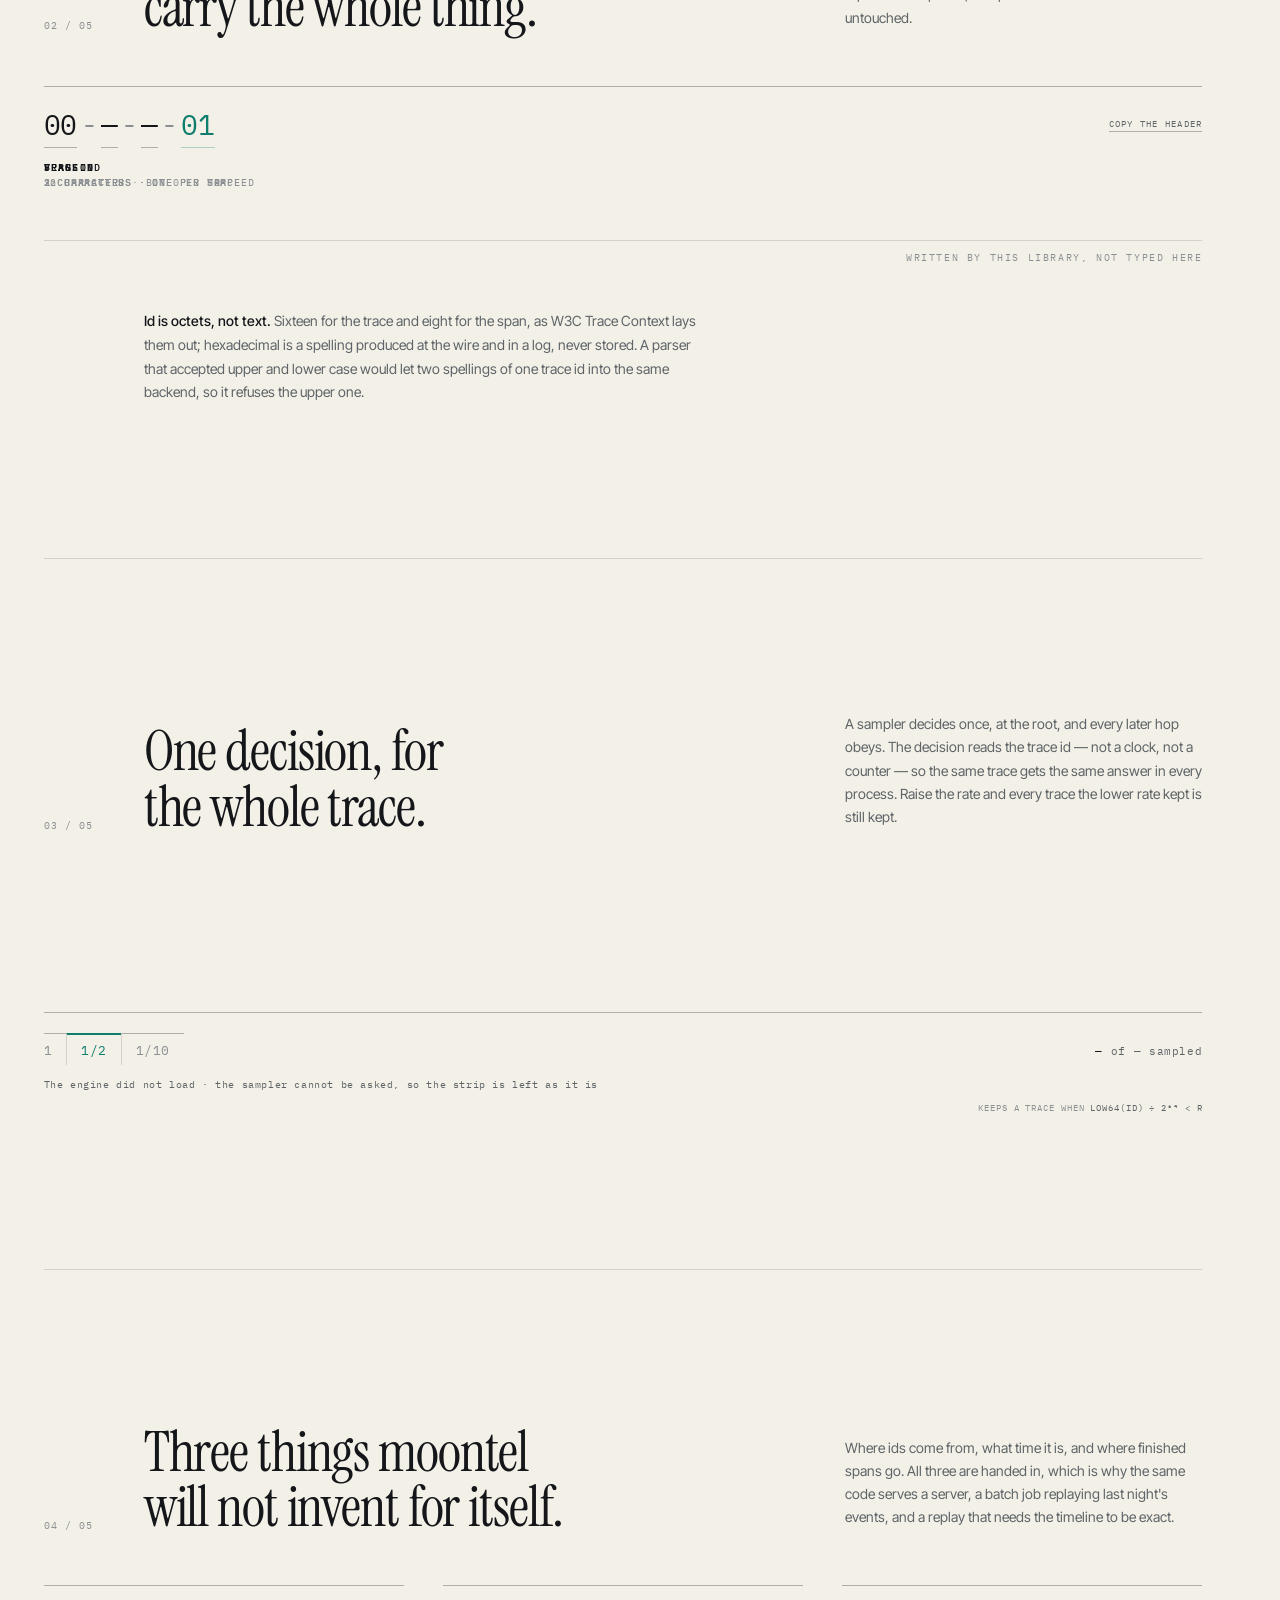
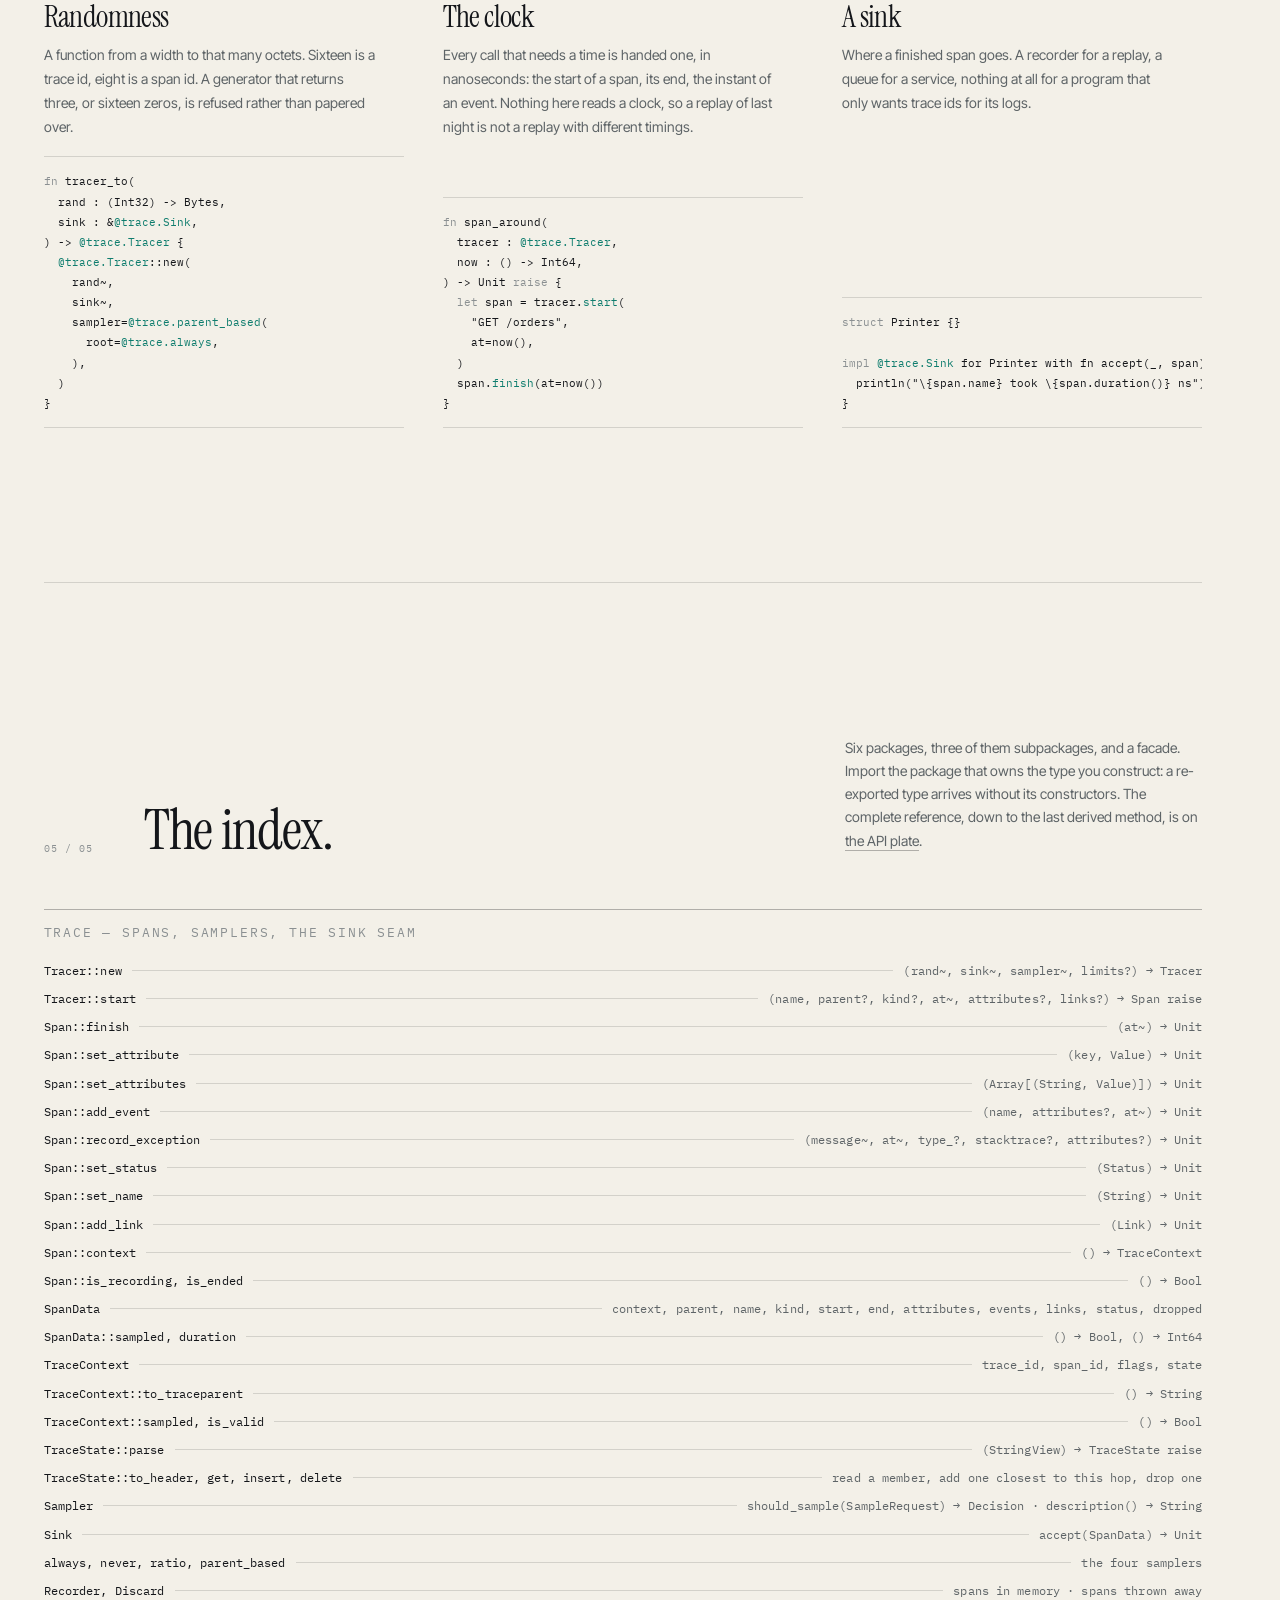
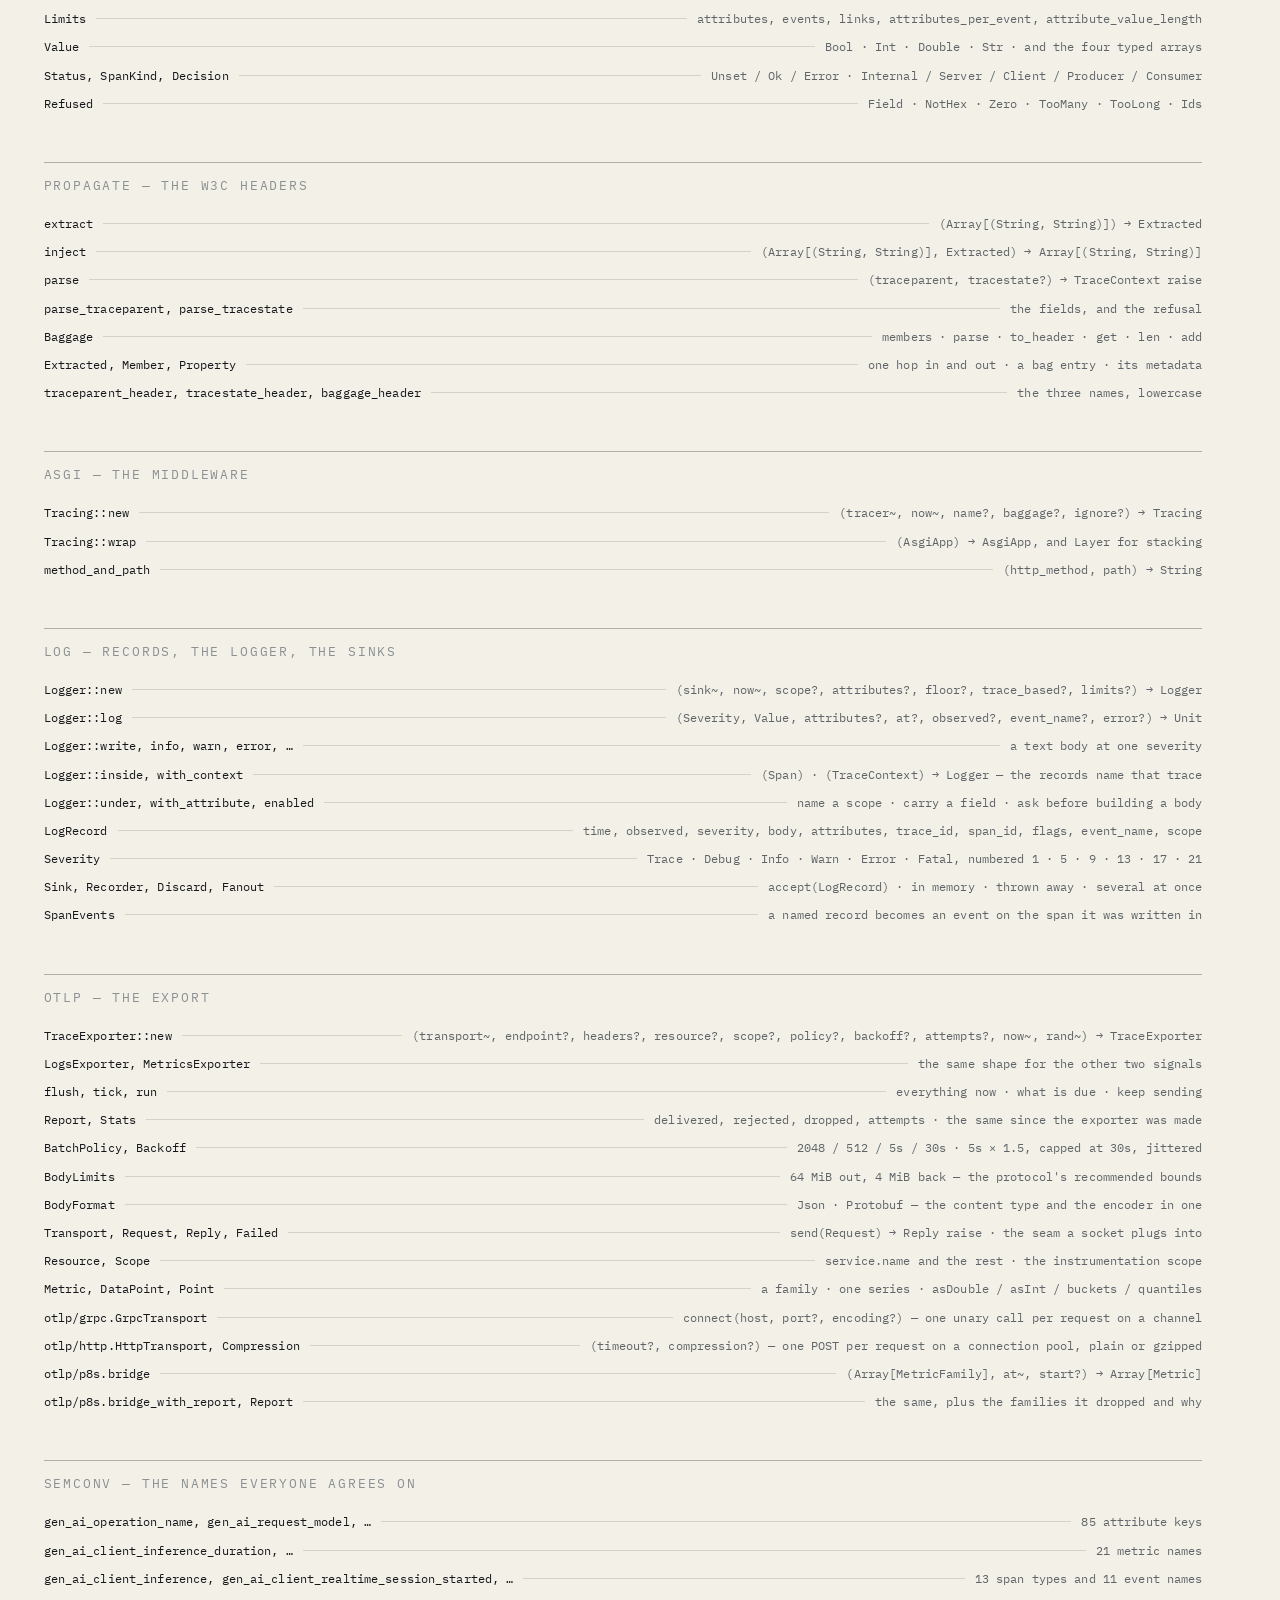
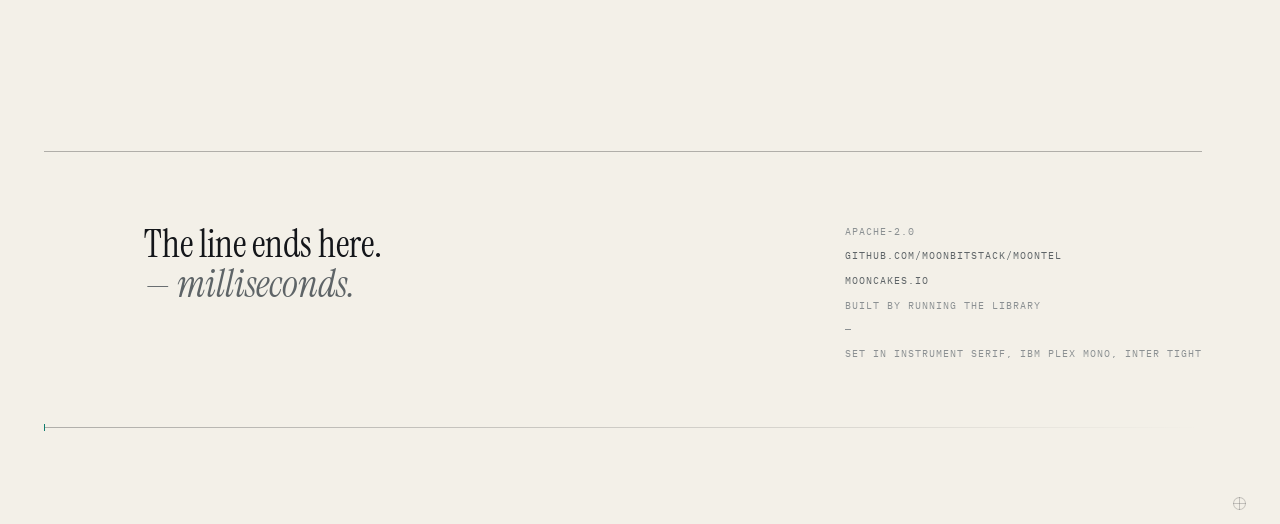
==== commit 0af08c5b: "feat(otlp): the binary encoding, and the transport that speaks gRPC. OTLP defines two encodings and " ====
--- a/docs/index.html
+++ b/docs/index.html
@@ -359,9 +359,11 @@
             <div class="index-row"><span class="name">Report, Stats</span><span class="leader"></span><span class="sig">delivered, rejected, dropped, attempts · the same since the exporter was made</span></div>
             <div class="index-row"><span class="name">BatchPolicy, Backoff</span><span class="leader"></span><span class="sig">2048 / 512 / 5s / 30s · 5s × 1.5, capped at 30s, jittered</span></div>
             <div class="index-row"><span class="name">BodyLimits</span><span class="leader"></span><span class="sig">64 MiB out, 4 MiB back — the protocol's recommended bounds</span></div>
+            <div class="index-row"><span class="name">BodyFormat</span><span class="leader"></span><span class="sig">Json · Protobuf — the content type and the encoder in one</span></div>
             <div class="index-row"><span class="name">Transport, Request, Reply, Failed</span><span class="leader"></span><span class="sig">send(Request) → Reply raise · the seam a socket plugs into</span></div>
             <div class="index-row"><span class="name">Resource, Scope</span><span class="leader"></span><span class="sig">service.name and the rest · the instrumentation scope</span></div>
             <div class="index-row"><span class="name">Metric, DataPoint, Point</span><span class="leader"></span><span class="sig">a family · one series · asDouble / asInt / buckets / quantiles</span></div>
+            <div class="index-row"><span class="name">otlp/grpc.GrpcTransport</span><span class="leader"></span><span class="sig">connect(host, port?, encoding?) — one unary call per request on a channel</span></div>
             <div class="index-row"><span class="name">otlp/http.HttpTransport, Compression</span><span class="leader"></span><span class="sig">(timeout?, compression?) — one POST per request on a connection pool, plain or gzipped</span></div>
             <div class="index-row"><span class="name">otlp/p8s.bridge</span><span class="leader"></span><span class="sig">(Array[MetricFamily], at~, start?) → Array[Metric]</span></div>
             <div class="index-row"><span class="name">otlp/p8s.bridge_with_report, Report</span><span class="leader"></span><span class="sig">the same, plus the families it dropped and why</span></div>
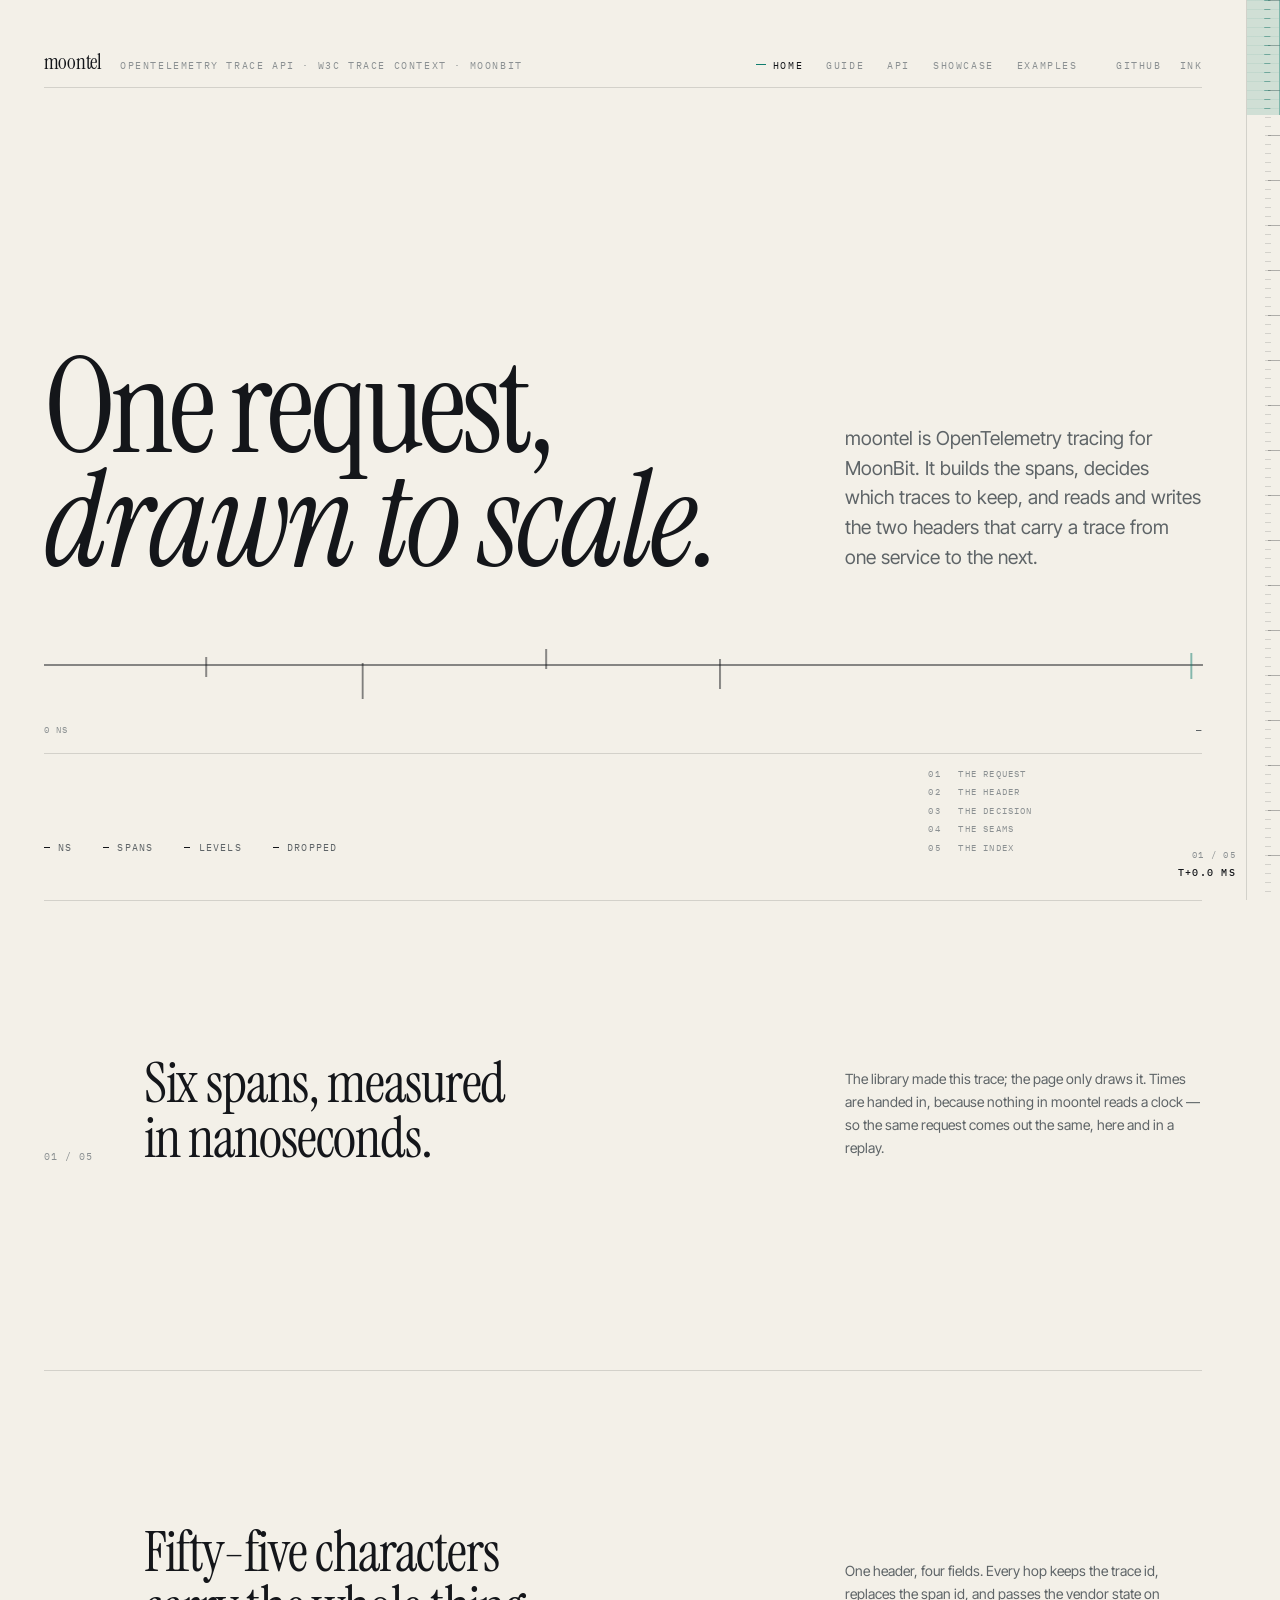
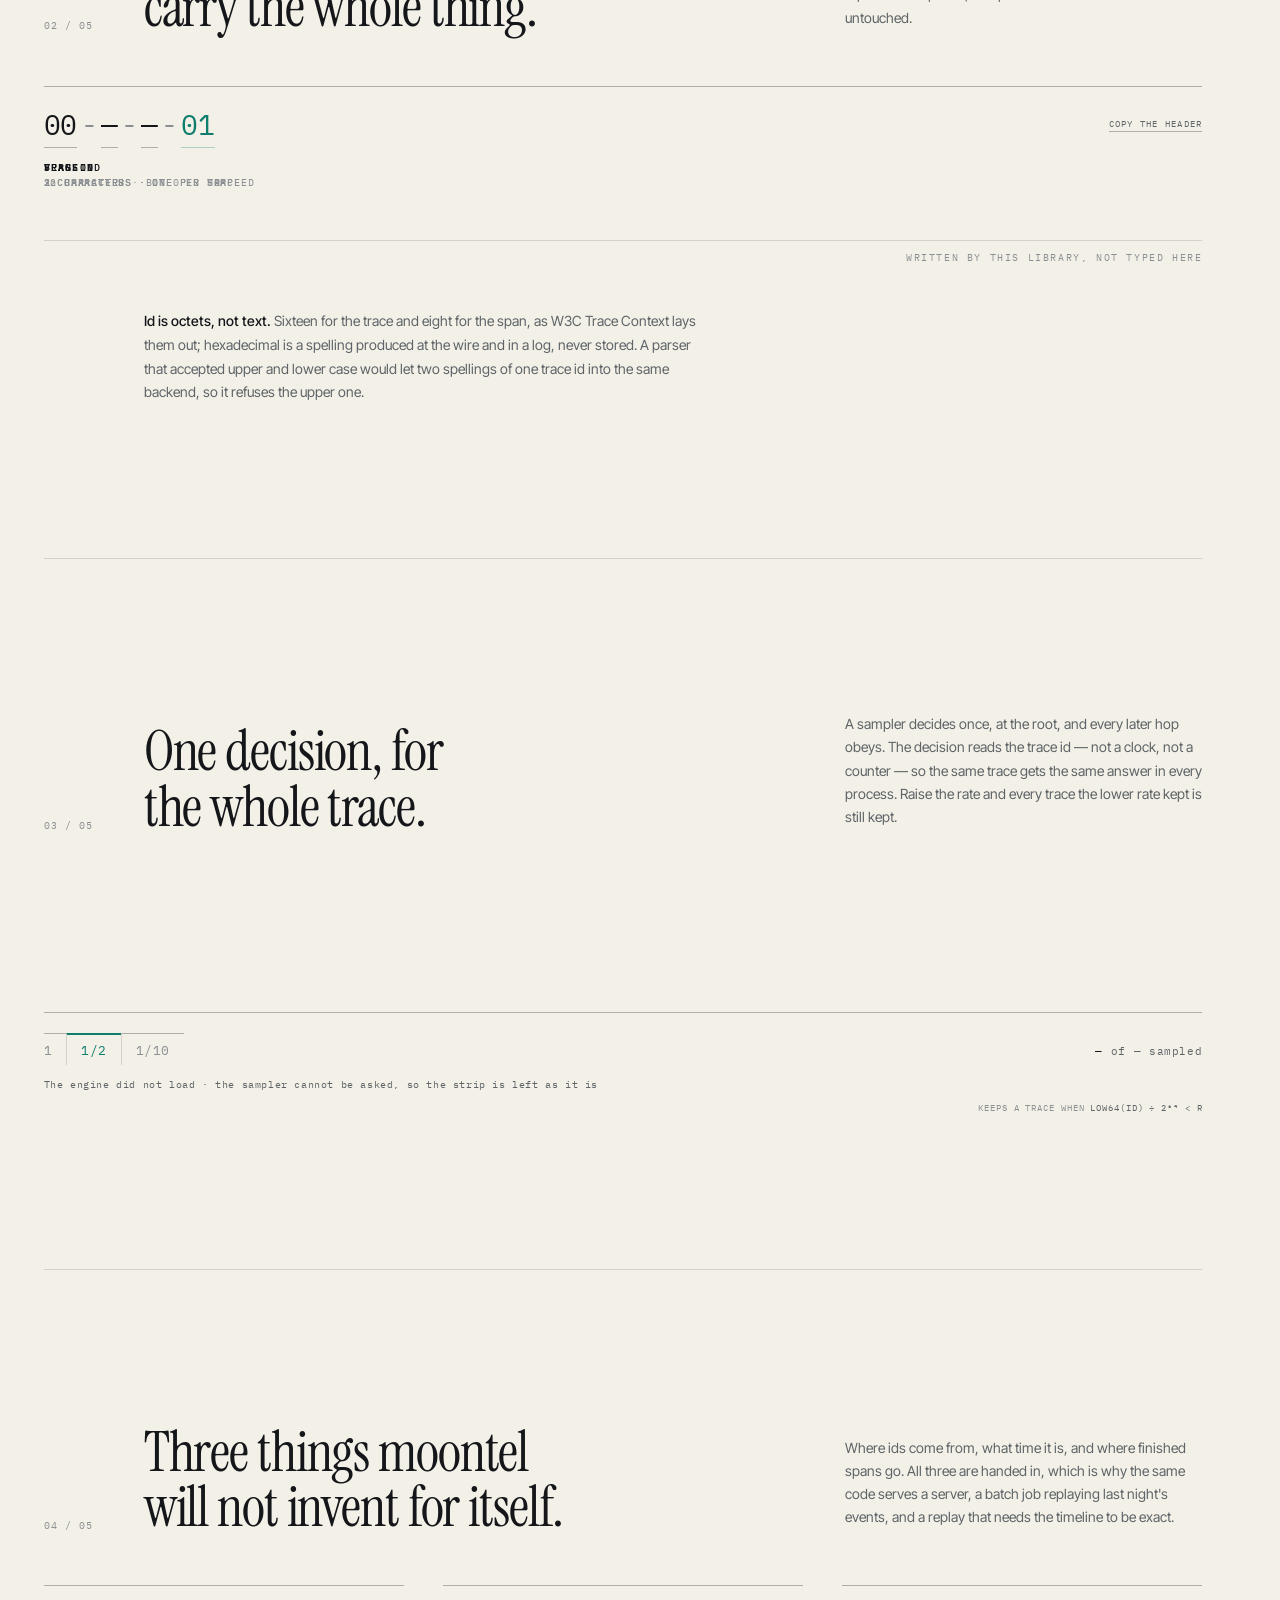
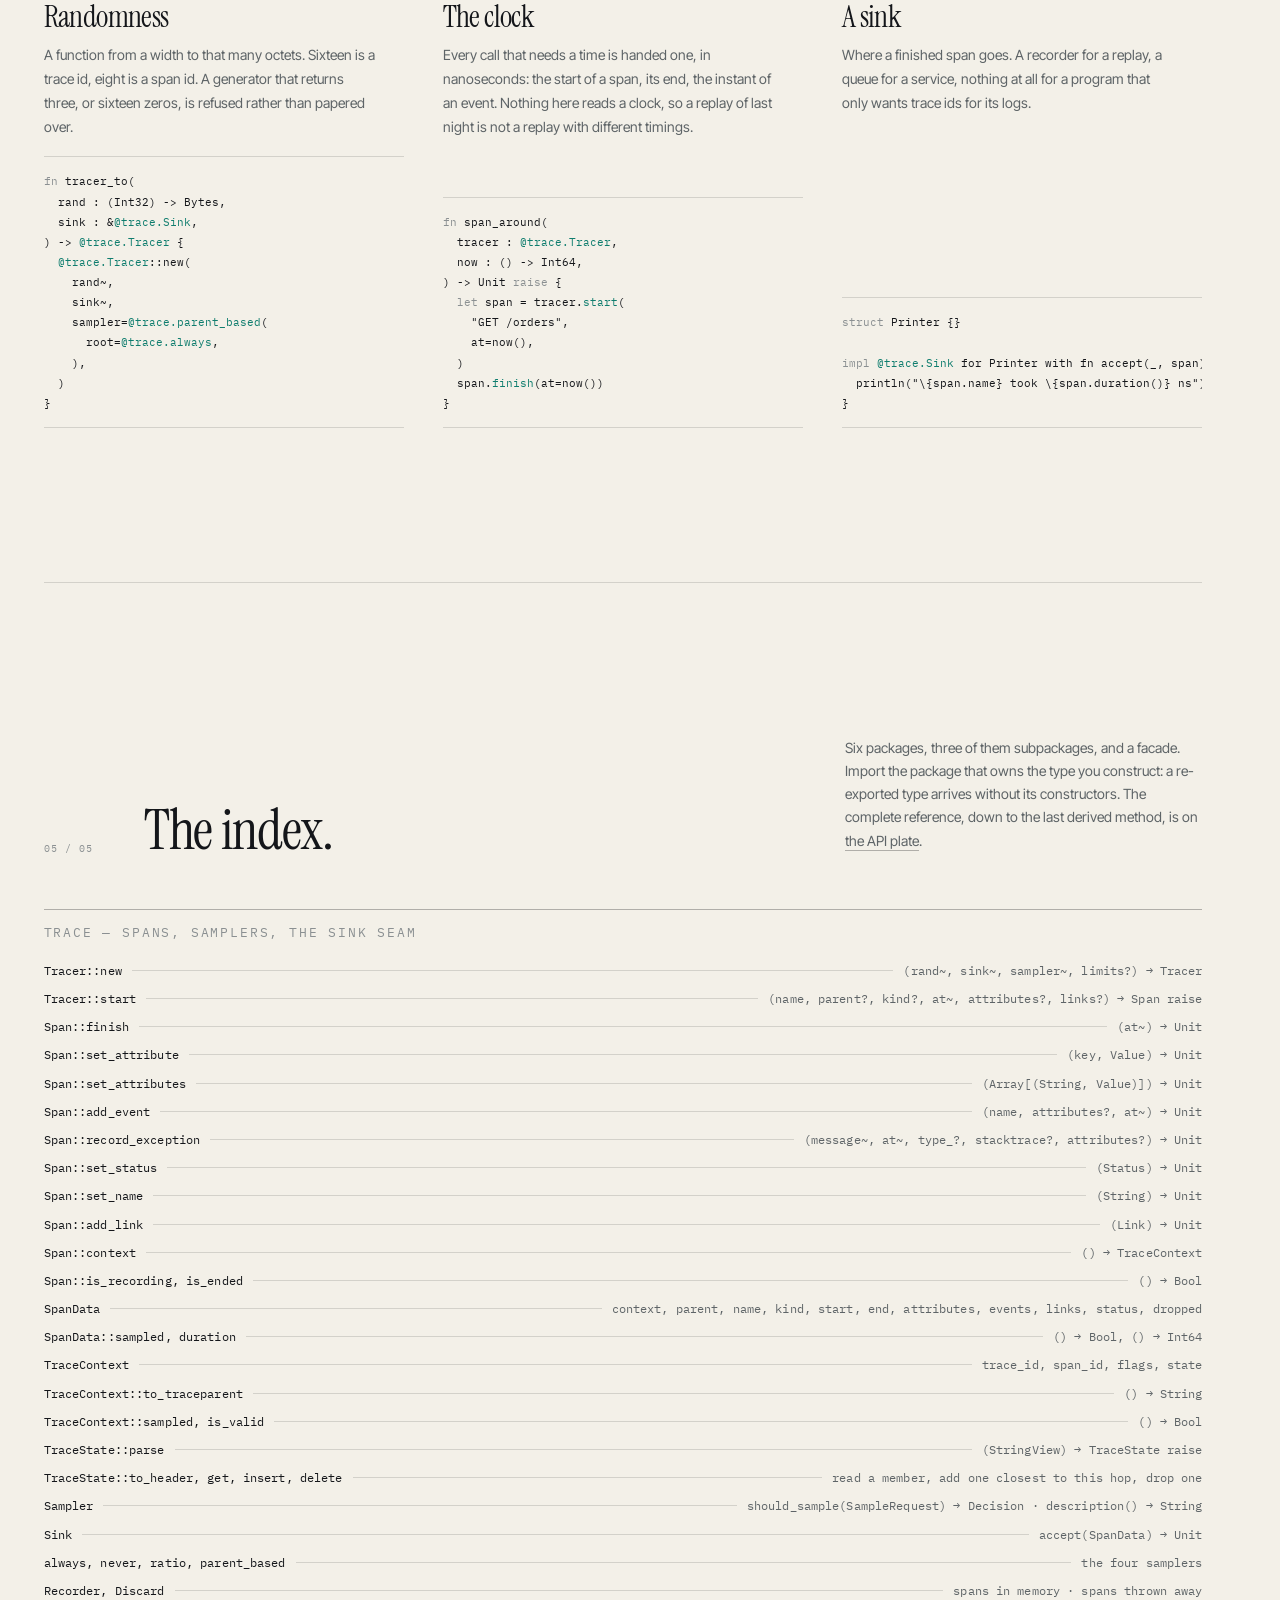
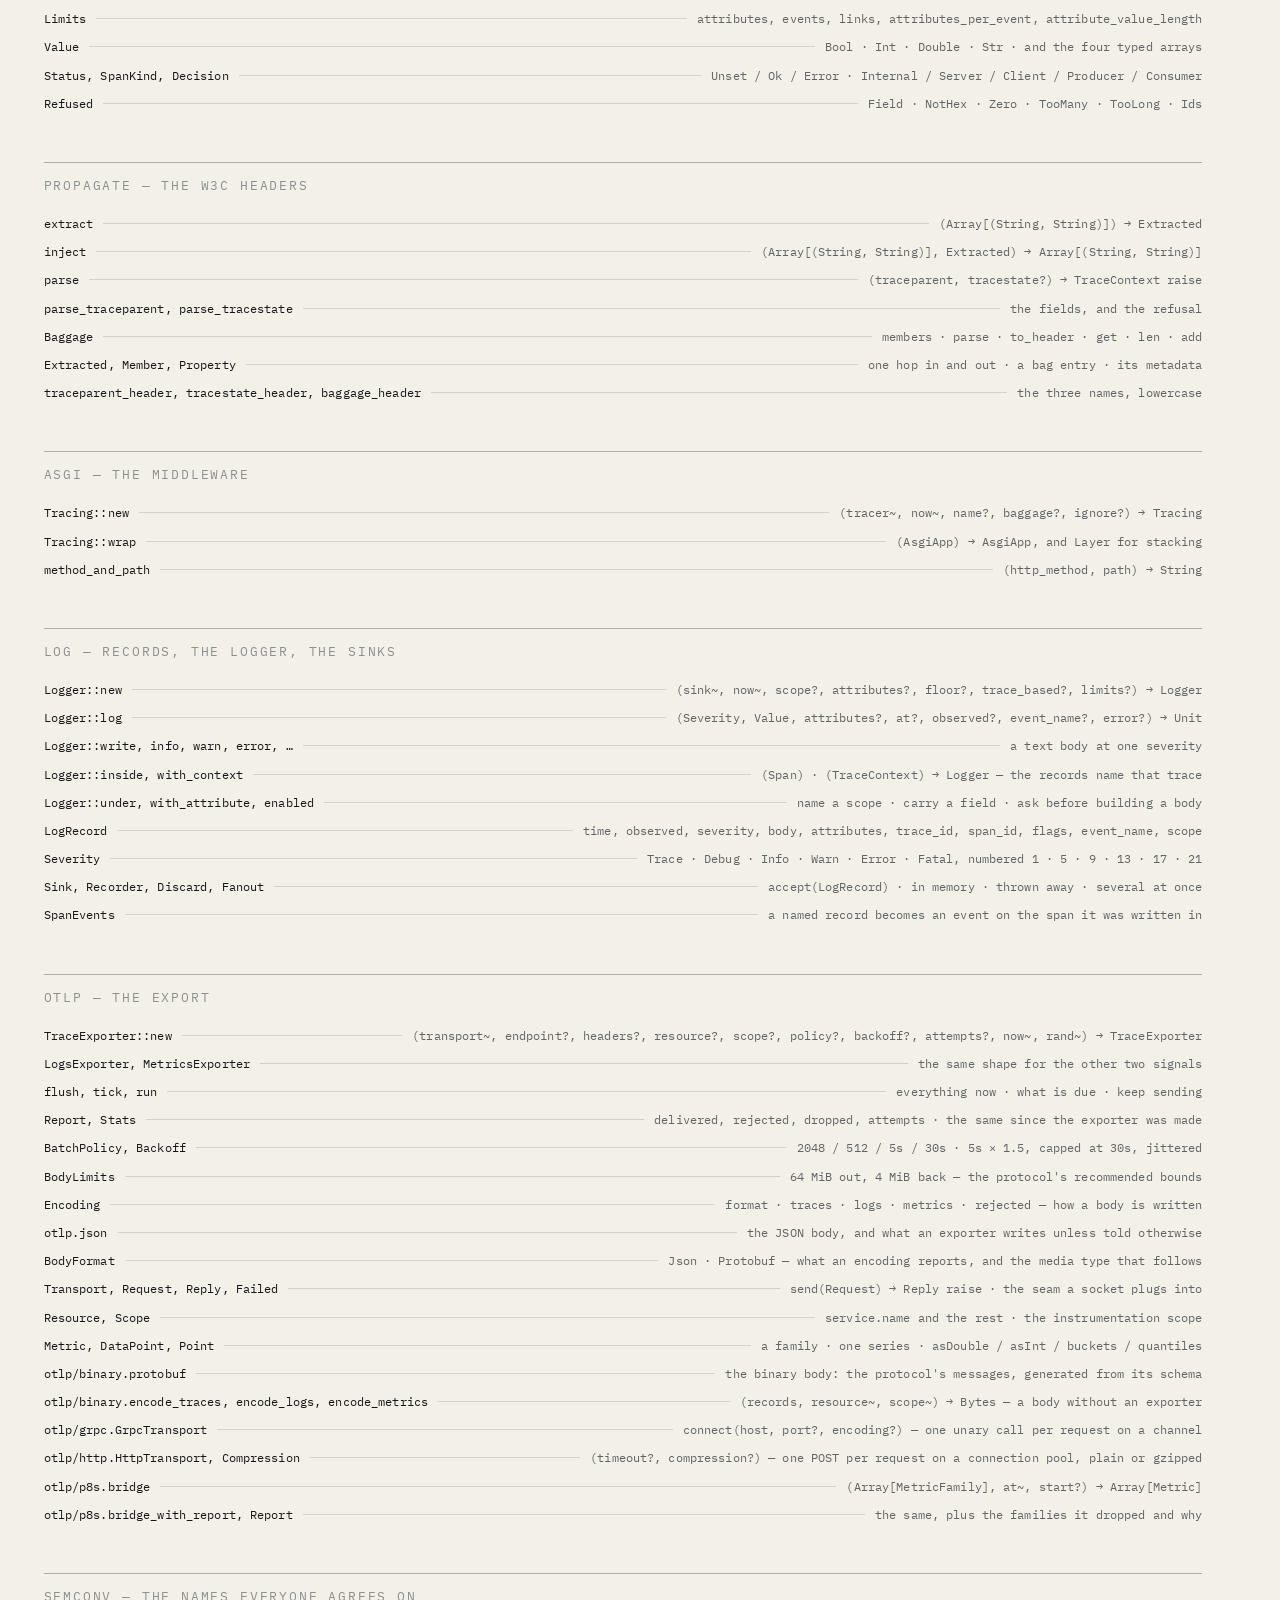
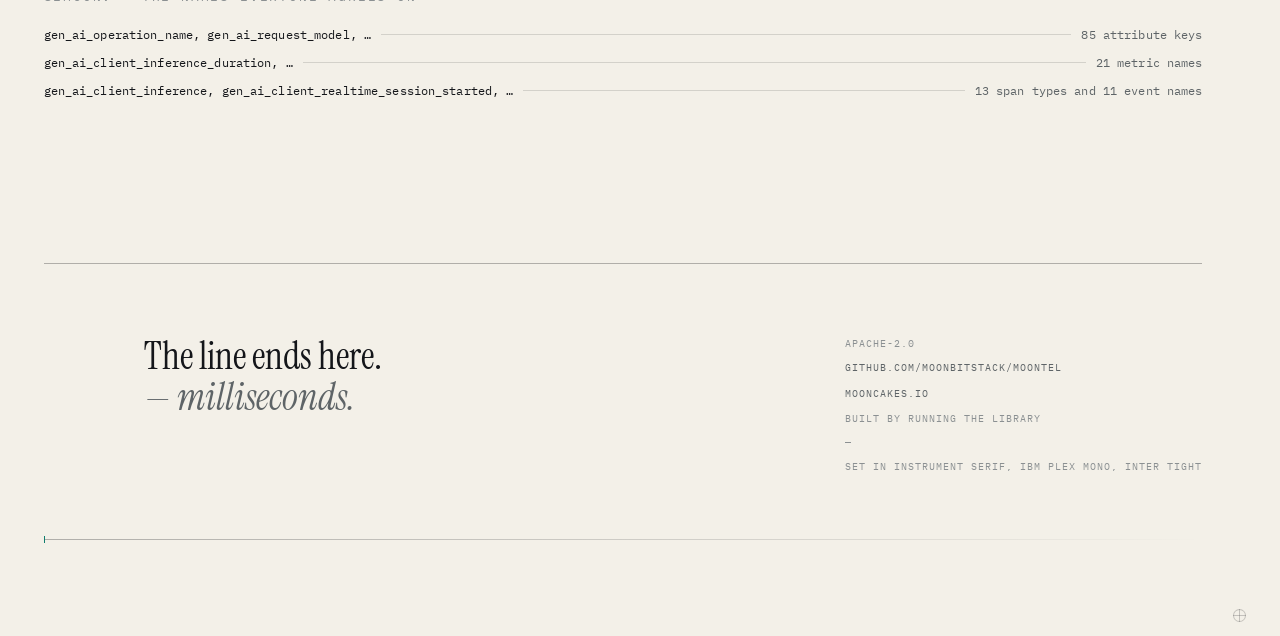
==== commit 2ef5c684: "feat(moontel): the skill, and the check that compiles what the docs show. A library ships two produc" ====
--- a/docs/index.html
+++ b/docs/index.html
@@ -359,10 +359,14 @@
             <div class="index-row"><span class="name">Report, Stats</span><span class="leader"></span><span class="sig">delivered, rejected, dropped, attempts · the same since the exporter was made</span></div>
             <div class="index-row"><span class="name">BatchPolicy, Backoff</span><span class="leader"></span><span class="sig">2048 / 512 / 5s / 30s · 5s × 1.5, capped at 30s, jittered</span></div>
             <div class="index-row"><span class="name">BodyLimits</span><span class="leader"></span><span class="sig">64 MiB out, 4 MiB back — the protocol's recommended bounds</span></div>
-            <div class="index-row"><span class="name">BodyFormat</span><span class="leader"></span><span class="sig">Json · Protobuf — the content type and the encoder in one</span></div>
+            <div class="index-row"><span class="name">Encoding</span><span class="leader"></span><span class="sig">format · traces · logs · metrics · rejected — how a body is written</span></div>
+            <div class="index-row"><span class="name">otlp.json</span><span class="leader"></span><span class="sig">the JSON body, and what an exporter writes unless told otherwise</span></div>
+            <div class="index-row"><span class="name">BodyFormat</span><span class="leader"></span><span class="sig">Json · Protobuf — what an encoding reports, and the media type that follows</span></div>
             <div class="index-row"><span class="name">Transport, Request, Reply, Failed</span><span class="leader"></span><span class="sig">send(Request) → Reply raise · the seam a socket plugs into</span></div>
             <div class="index-row"><span class="name">Resource, Scope</span><span class="leader"></span><span class="sig">service.name and the rest · the instrumentation scope</span></div>
             <div class="index-row"><span class="name">Metric, DataPoint, Point</span><span class="leader"></span><span class="sig">a family · one series · asDouble / asInt / buckets / quantiles</span></div>
+            <div class="index-row"><span class="name">otlp/binary.protobuf</span><span class="leader"></span><span class="sig">the binary body: the protocol's messages, generated from its schema</span></div>
+            <div class="index-row"><span class="name">otlp/binary.encode_traces, encode_logs, encode_metrics</span><span class="leader"></span><span class="sig">(records, resource~, scope~) → Bytes — a body without an exporter</span></div>
             <div class="index-row"><span class="name">otlp/grpc.GrpcTransport</span><span class="leader"></span><span class="sig">connect(host, port?, encoding?) — one unary call per request on a channel</span></div>
             <div class="index-row"><span class="name">otlp/http.HttpTransport, Compression</span><span class="leader"></span><span class="sig">(timeout?, compression?) — one POST per request on a connection pool, plain or gzipped</span></div>
             <div class="index-row"><span class="name">otlp/p8s.bridge</span><span class="leader"></span><span class="sig">(Array[MetricFamily], at~, start?) → Array[Metric]</span></div>
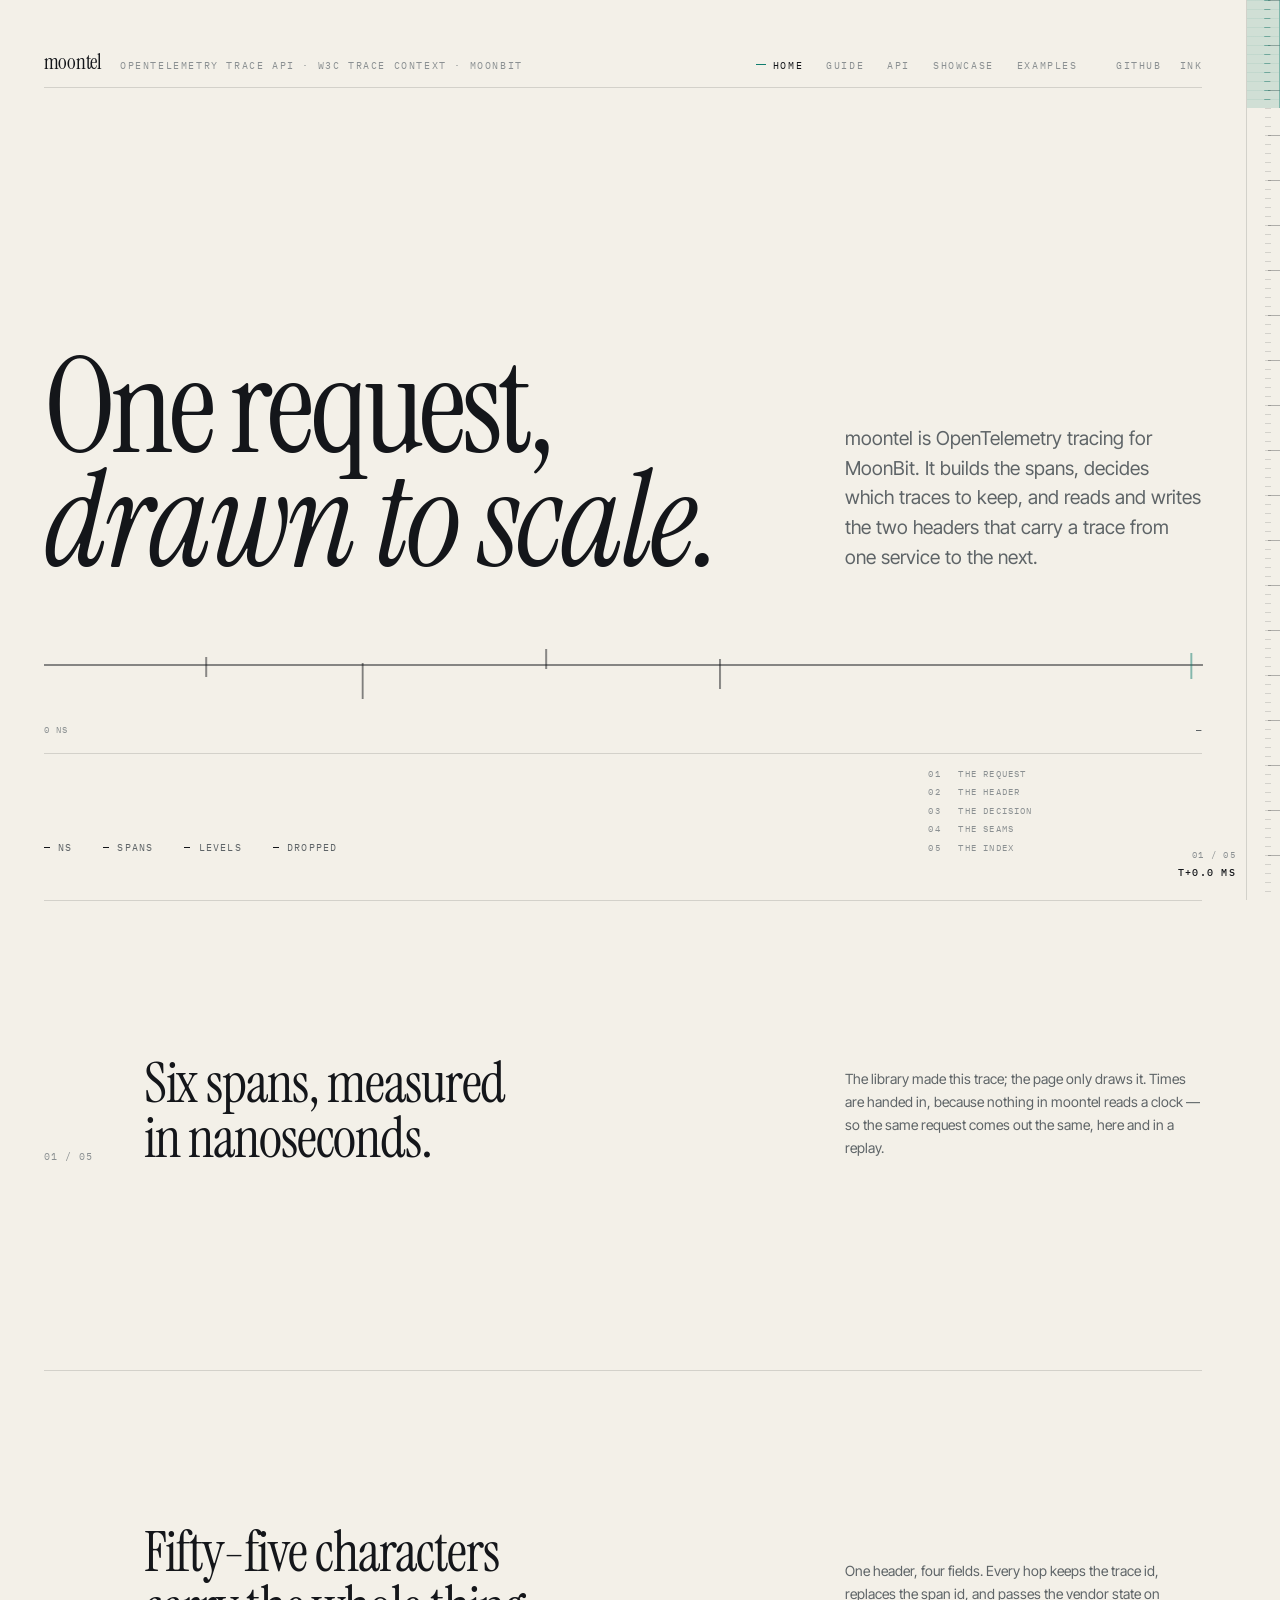
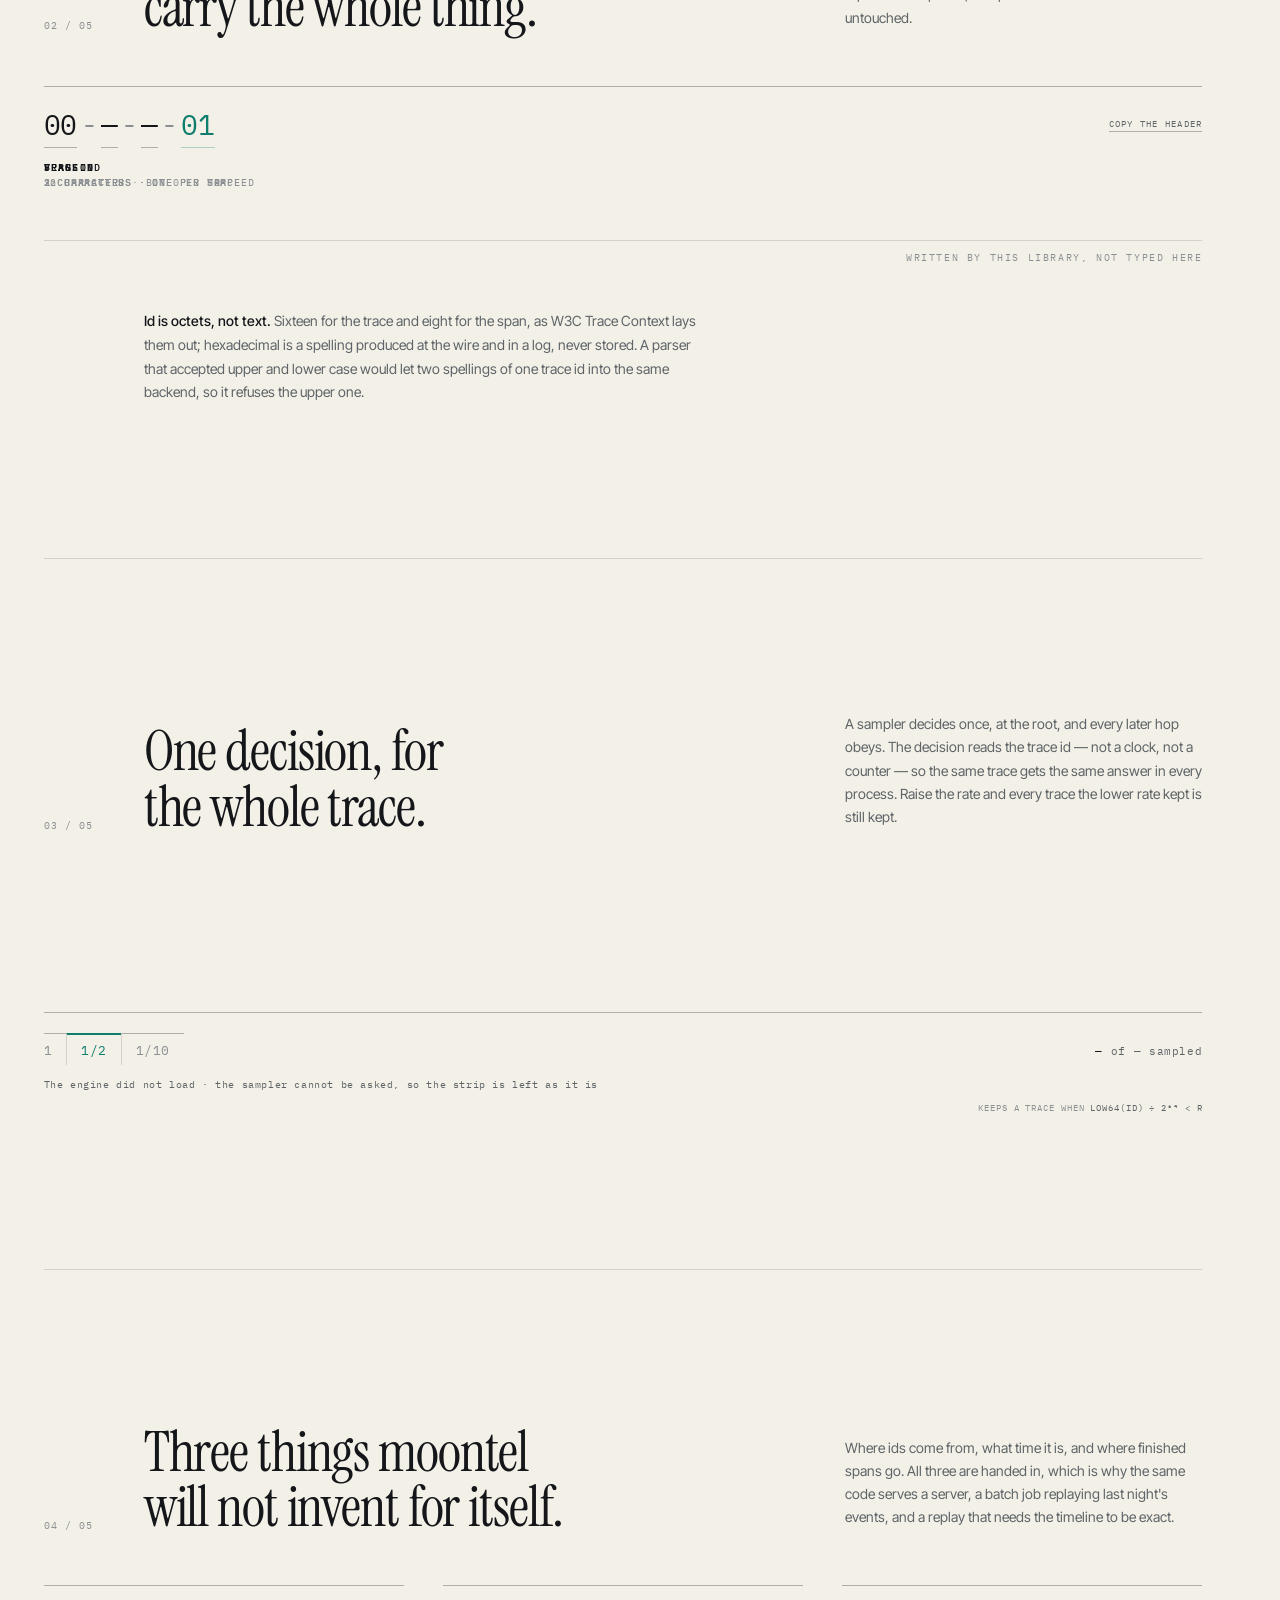
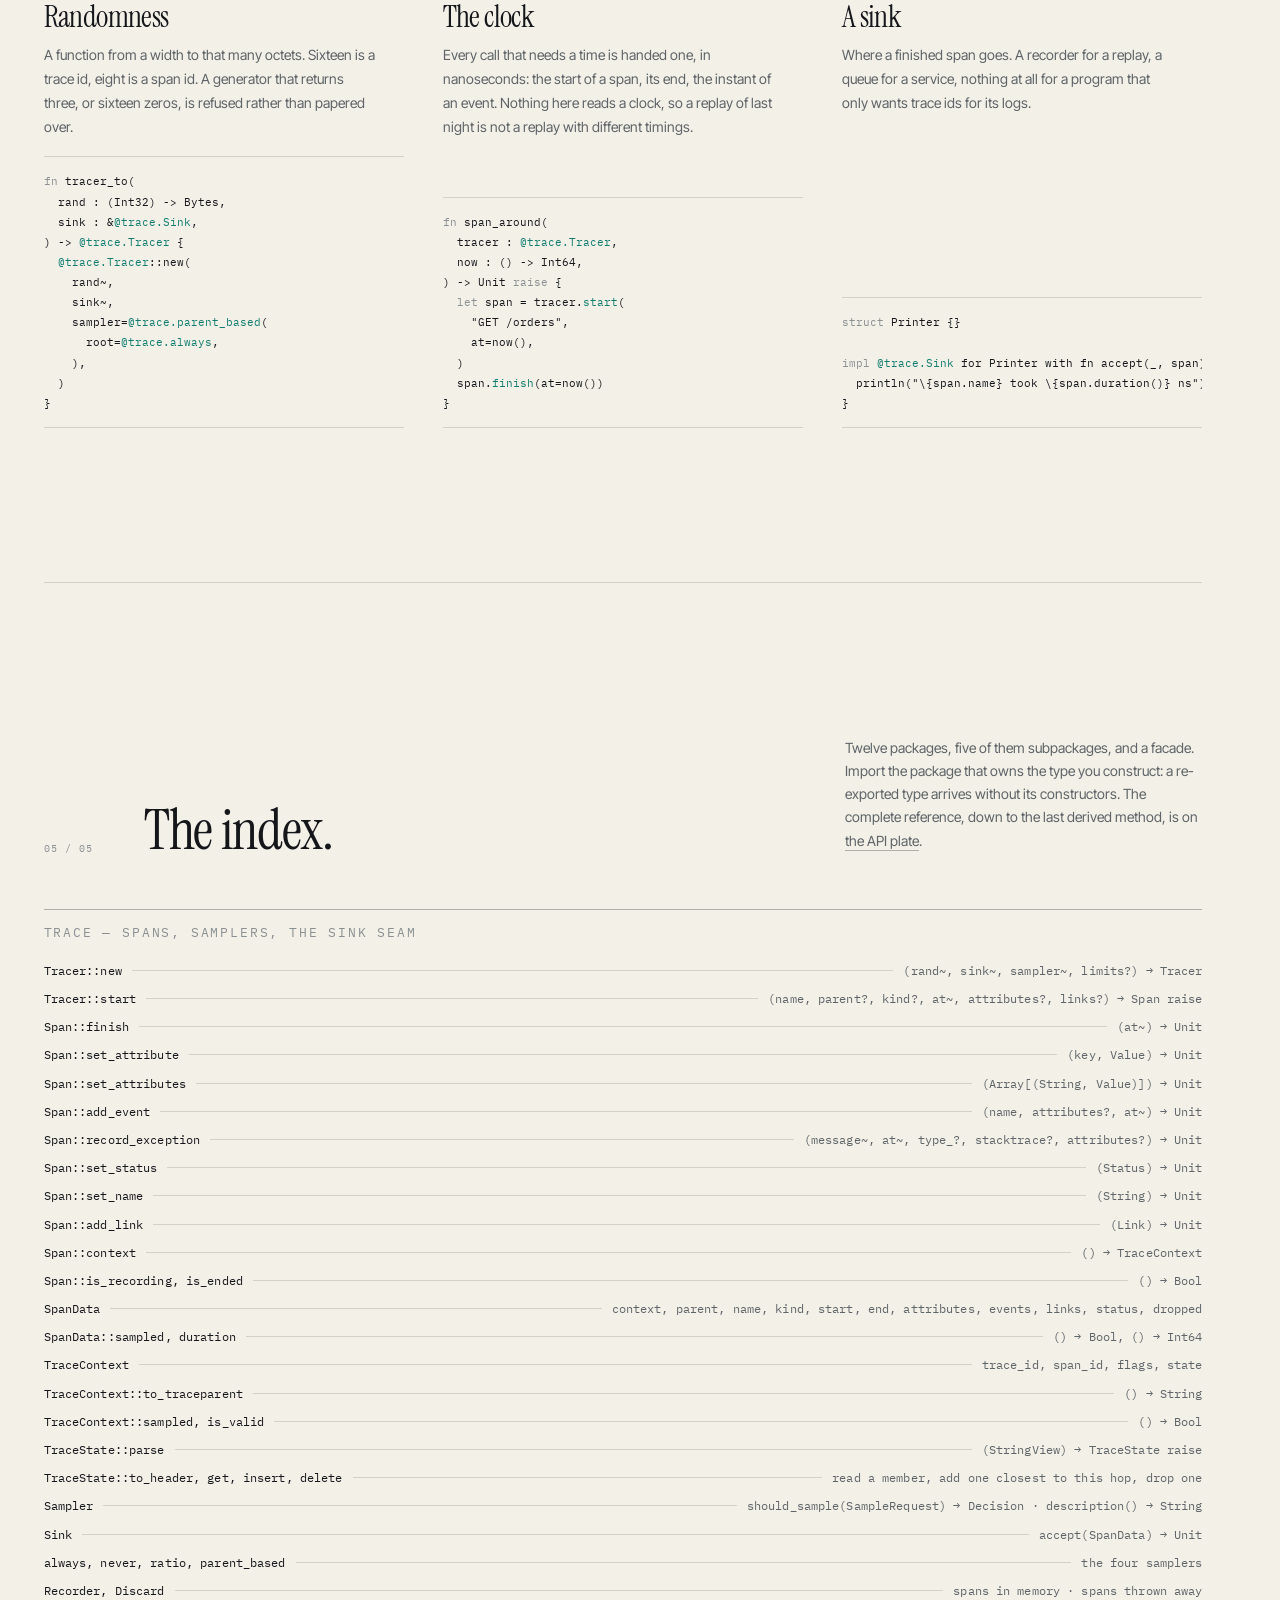
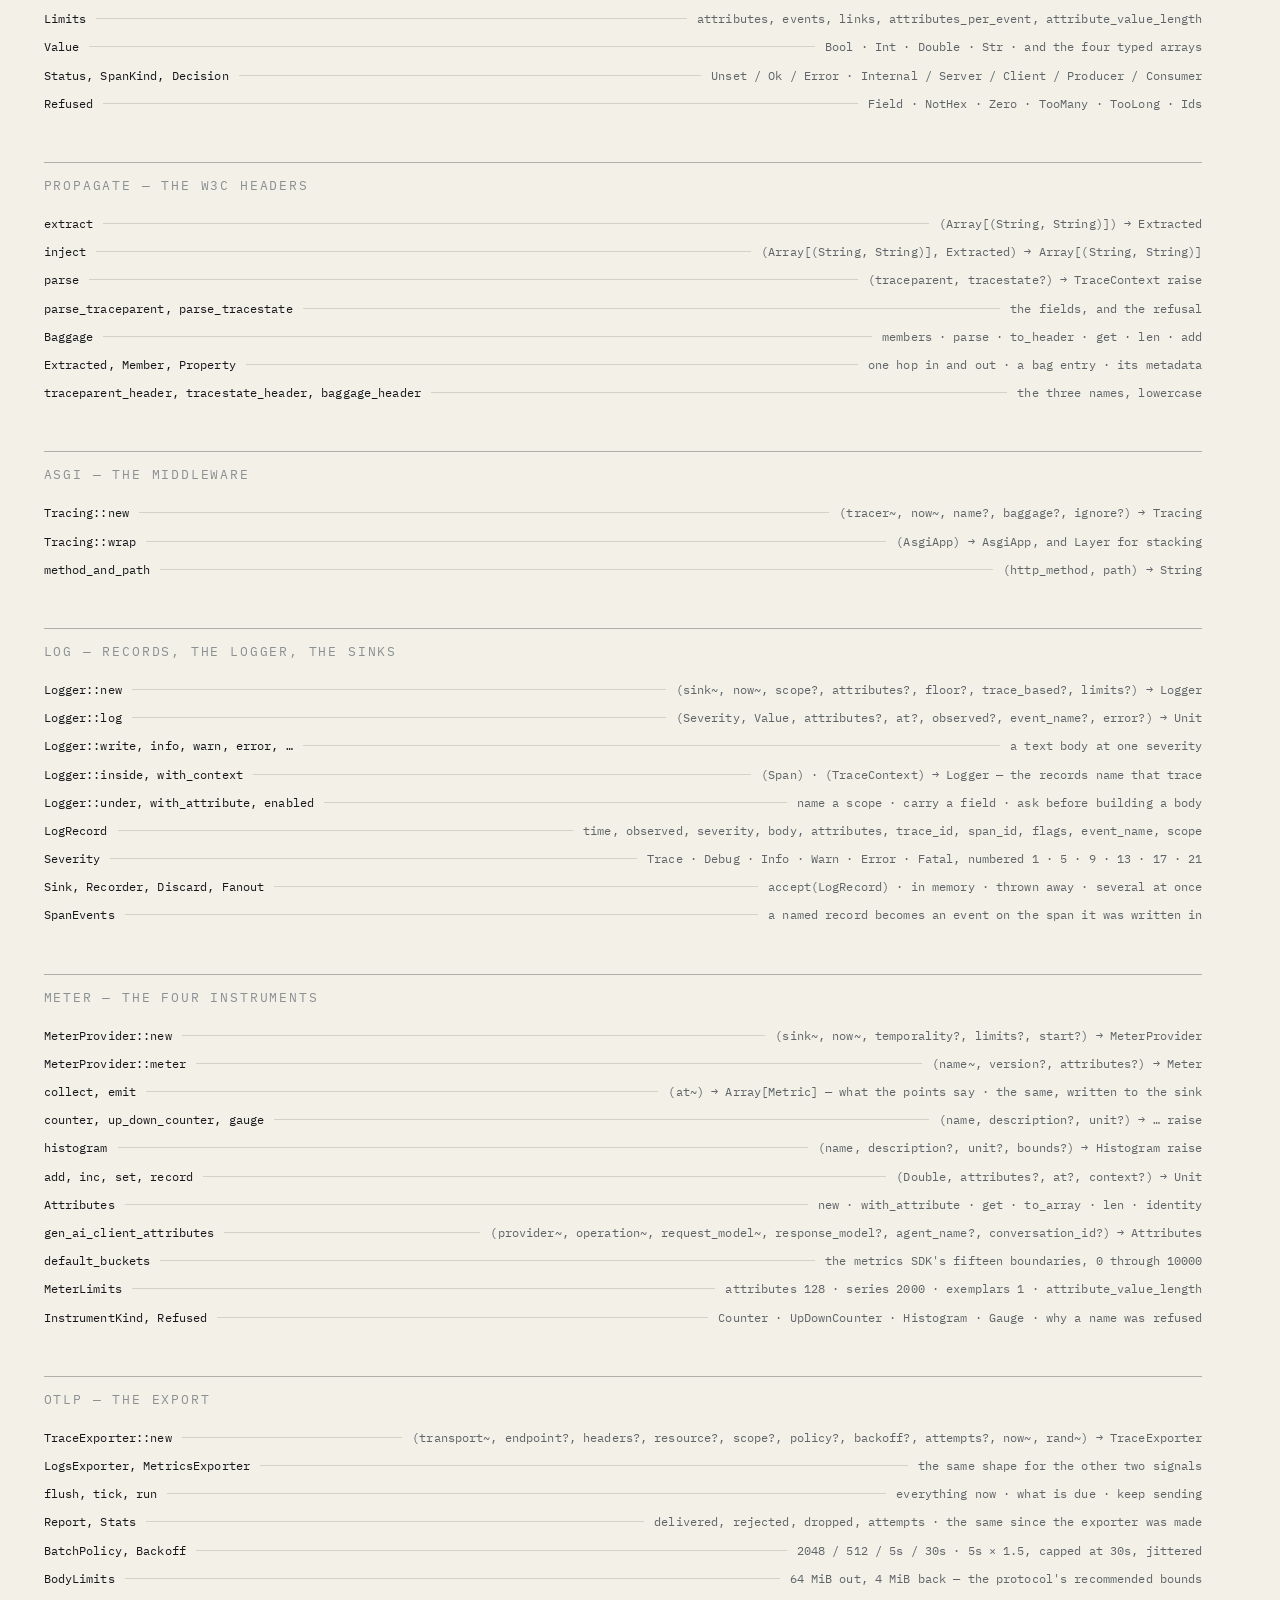
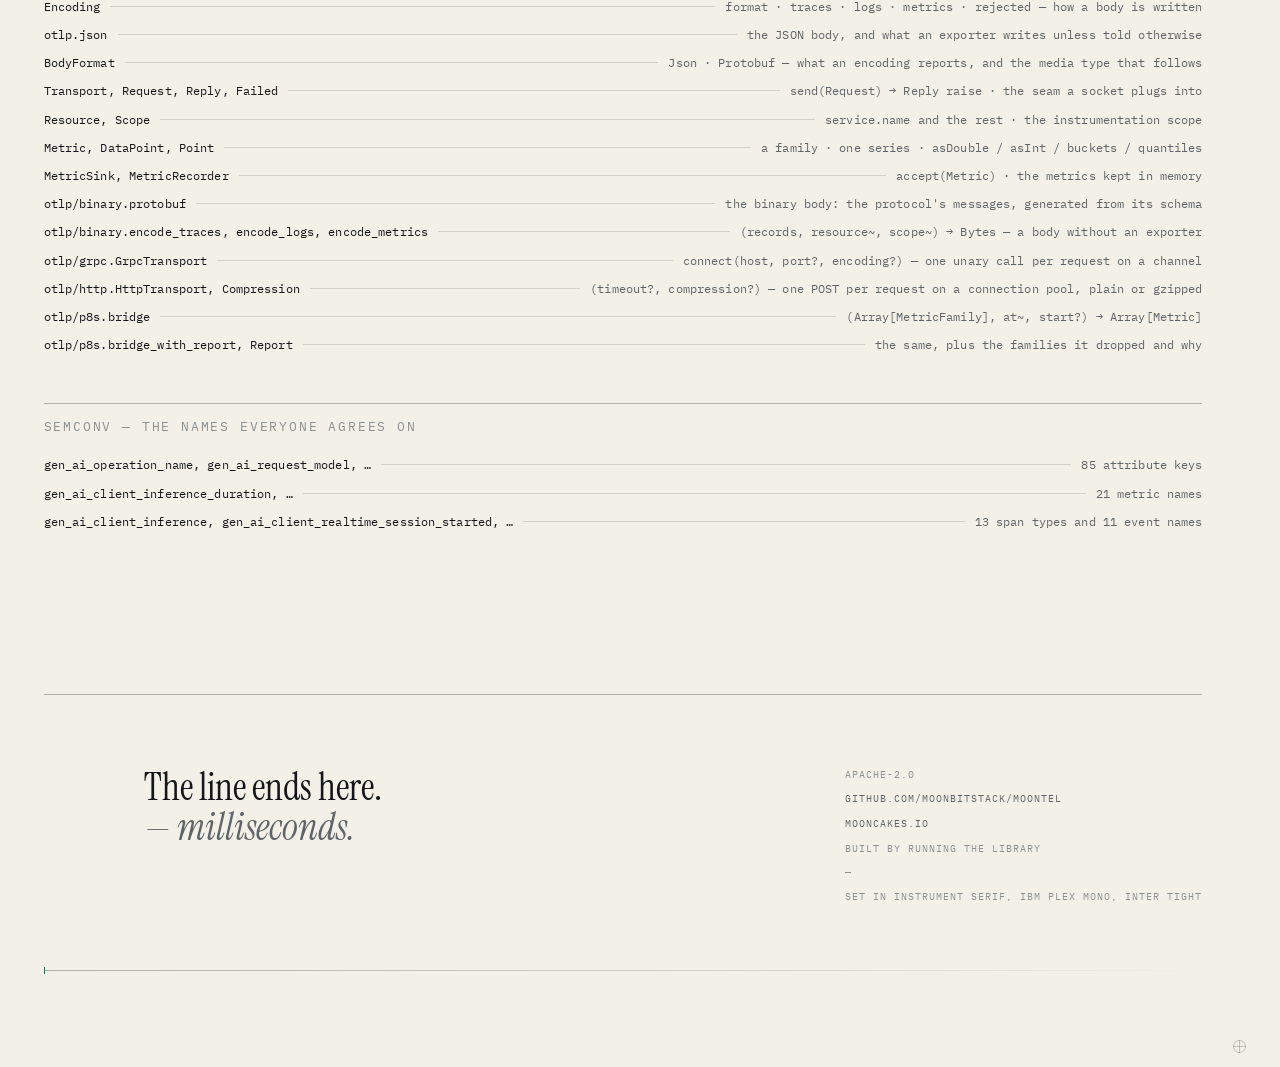
==== commit 0733cb6c: "docs(moontel): the meter in the README, the guide, the examples and the skill. Signed-off-by: Leo Ch" ====
--- a/docs/index.html
+++ b/docs/index.html
@@ -281,7 +281,7 @@
           <span class="plate-no">05 / 05</span>
           <h2>The index.</h2>
           <p class="note">
-            Six packages, three of them subpackages, and a facade. Import the package
+            Twelve packages, five of them subpackages, and a facade. Import the package
             that owns the type you construct: a re-exported type arrives without its
             constructors. The
             complete reference, down to the last derived method, is on
@@ -352,6 +352,21 @@
           </div>
 
           <div class="index-group">
+            <h3>meter — the four instruments</h3>
+            <div class="index-row"><span class="name">MeterProvider::new</span><span class="leader"></span><span class="sig">(sink~, now~, temporality?, limits?, start?) → MeterProvider</span></div>
+            <div class="index-row"><span class="name">MeterProvider::meter</span><span class="leader"></span><span class="sig">(name~, version?, attributes?) → Meter</span></div>
+            <div class="index-row"><span class="name">collect, emit</span><span class="leader"></span><span class="sig">(at~) → Array[Metric] — what the points say · the same, written to the sink</span></div>
+            <div class="index-row"><span class="name">counter, up_down_counter, gauge</span><span class="leader"></span><span class="sig">(name, description?, unit?) → … raise</span></div>
+            <div class="index-row"><span class="name">histogram</span><span class="leader"></span><span class="sig">(name, description?, unit?, bounds?) → Histogram raise</span></div>
+            <div class="index-row"><span class="name">add, inc, set, record</span><span class="leader"></span><span class="sig">(Double, attributes?, at?, context?) → Unit</span></div>
+            <div class="index-row"><span class="name">Attributes</span><span class="leader"></span><span class="sig">new · with_attribute · get · to_array · len · identity</span></div>
+            <div class="index-row"><span class="name">gen_ai_client_attributes</span><span class="leader"></span><span class="sig">(provider~, operation~, request_model~, response_model?, agent_name?, conversation_id?) → Attributes</span></div>
+            <div class="index-row"><span class="name">default_buckets</span><span class="leader"></span><span class="sig">the metrics SDK's fifteen boundaries, 0 through 10000</span></div>
+            <div class="index-row"><span class="name">MeterLimits</span><span class="leader"></span><span class="sig">attributes 128 · series 2000 · exemplars 1 · attribute_value_length</span></div>
+            <div class="index-row"><span class="name">InstrumentKind, Refused</span><span class="leader"></span><span class="sig">Counter · UpDownCounter · Histogram · Gauge · why a name was refused</span></div>
+          </div>
+
+          <div class="index-group">
             <h3>otlp — the export</h3>
             <div class="index-row"><span class="name">TraceExporter::new</span><span class="leader"></span><span class="sig">(transport~, endpoint?, headers?, resource?, scope?, policy?, backoff?, attempts?, now~, rand~) → TraceExporter</span></div>
             <div class="index-row"><span class="name">LogsExporter, MetricsExporter</span><span class="leader"></span><span class="sig">the same shape for the other two signals</span></div>
@@ -365,6 +380,7 @@
             <div class="index-row"><span class="name">Transport, Request, Reply, Failed</span><span class="leader"></span><span class="sig">send(Request) → Reply raise · the seam a socket plugs into</span></div>
             <div class="index-row"><span class="name">Resource, Scope</span><span class="leader"></span><span class="sig">service.name and the rest · the instrumentation scope</span></div>
             <div class="index-row"><span class="name">Metric, DataPoint, Point</span><span class="leader"></span><span class="sig">a family · one series · asDouble / asInt / buckets / quantiles</span></div>
+            <div class="index-row"><span class="name">MetricSink, MetricRecorder</span><span class="leader"></span><span class="sig">accept(Metric) · the metrics kept in memory</span></div>
             <div class="index-row"><span class="name">otlp/binary.protobuf</span><span class="leader"></span><span class="sig">the binary body: the protocol's messages, generated from its schema</span></div>
             <div class="index-row"><span class="name">otlp/binary.encode_traces, encode_logs, encode_metrics</span><span class="leader"></span><span class="sig">(records, resource~, scope~) → Bytes — a body without an exporter</span></div>
             <div class="index-row"><span class="name">otlp/grpc.GrpcTransport</span><span class="leader"></span><span class="sig">connect(host, port?, encoding?) — one unary call per request on a channel</span></div>
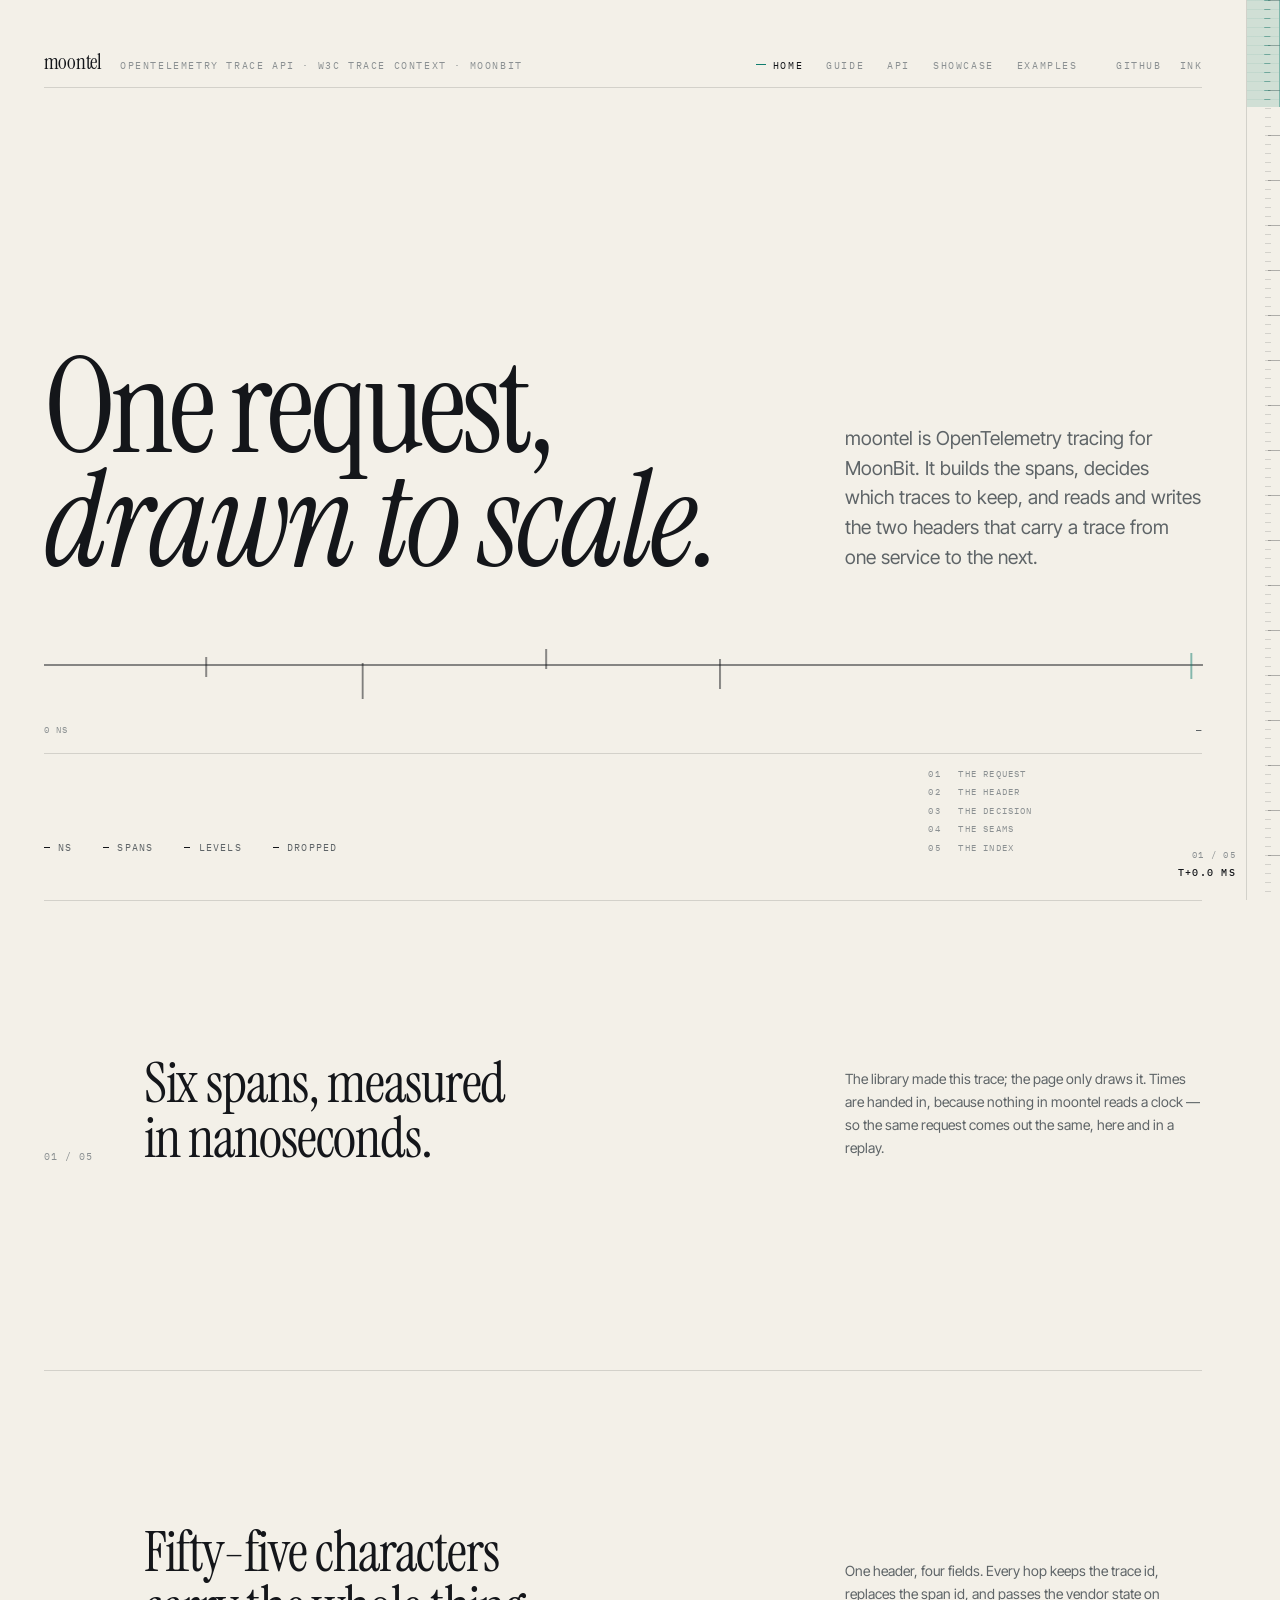
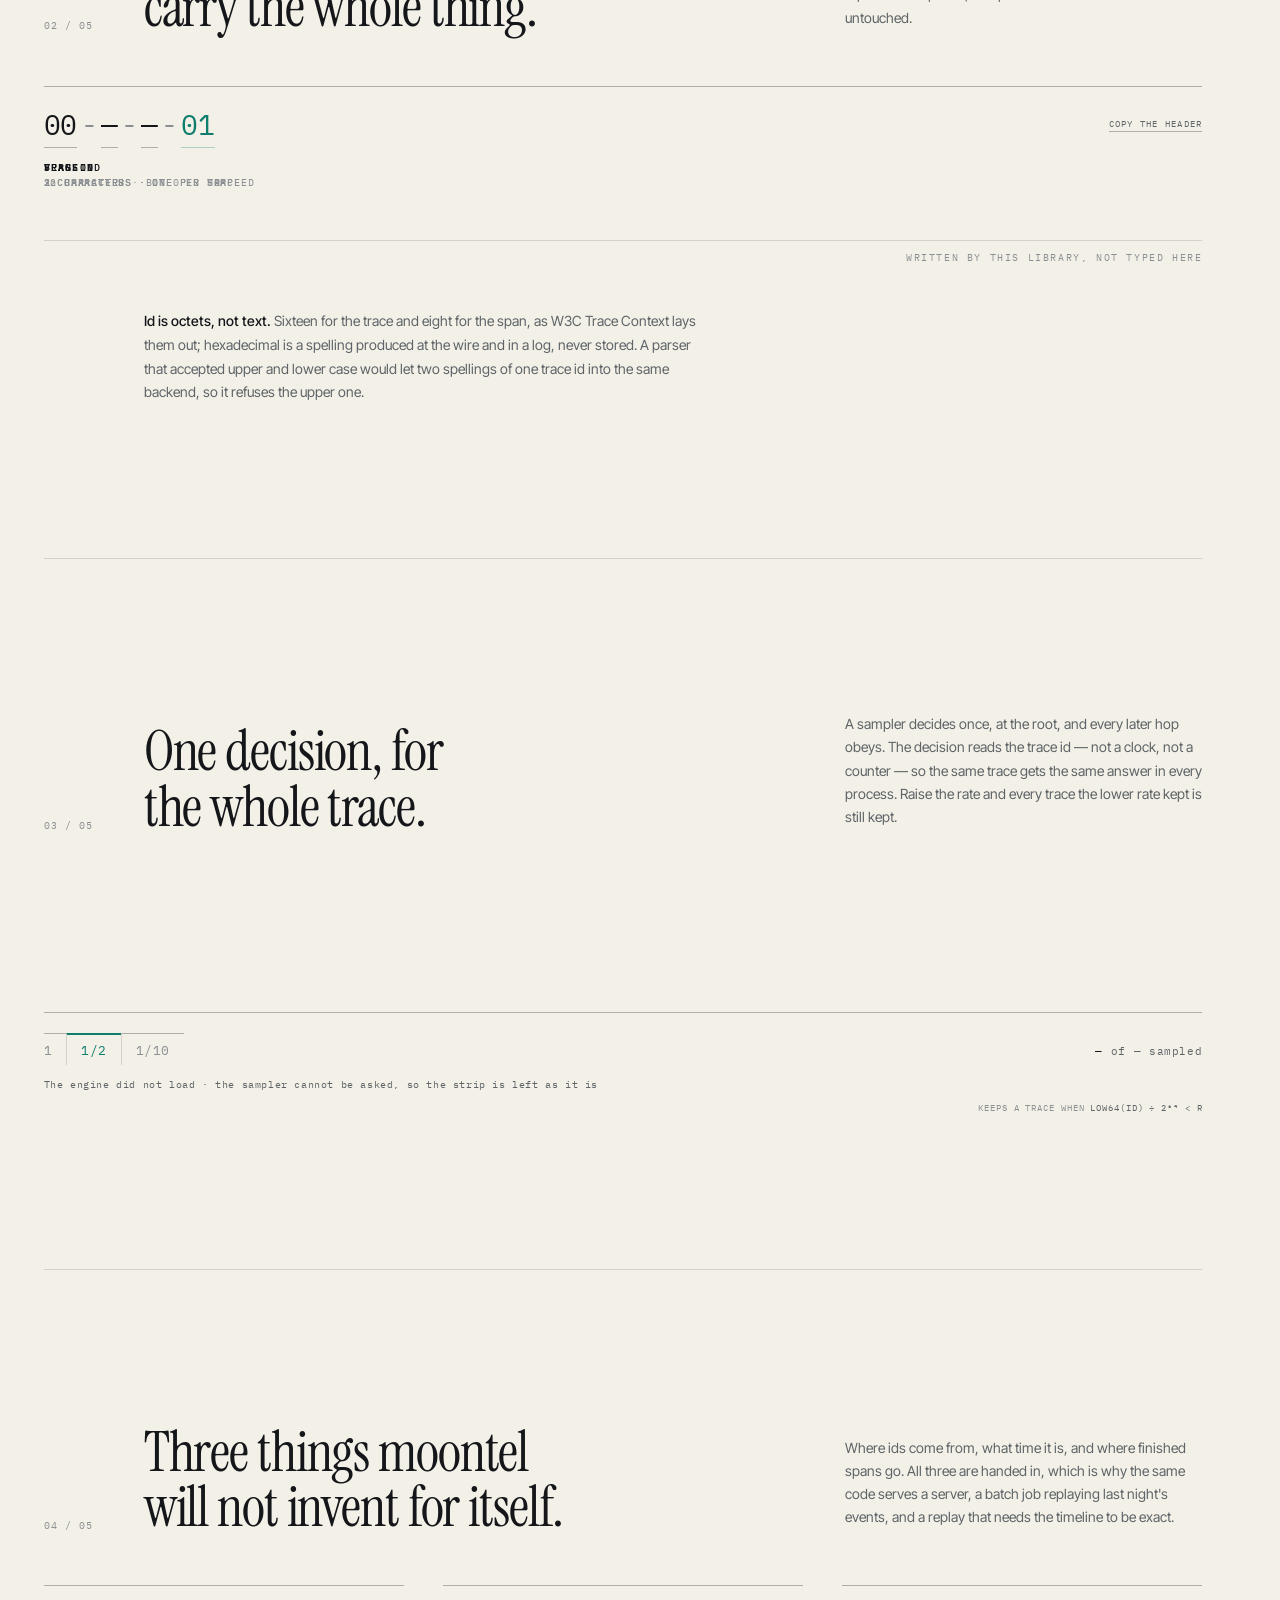
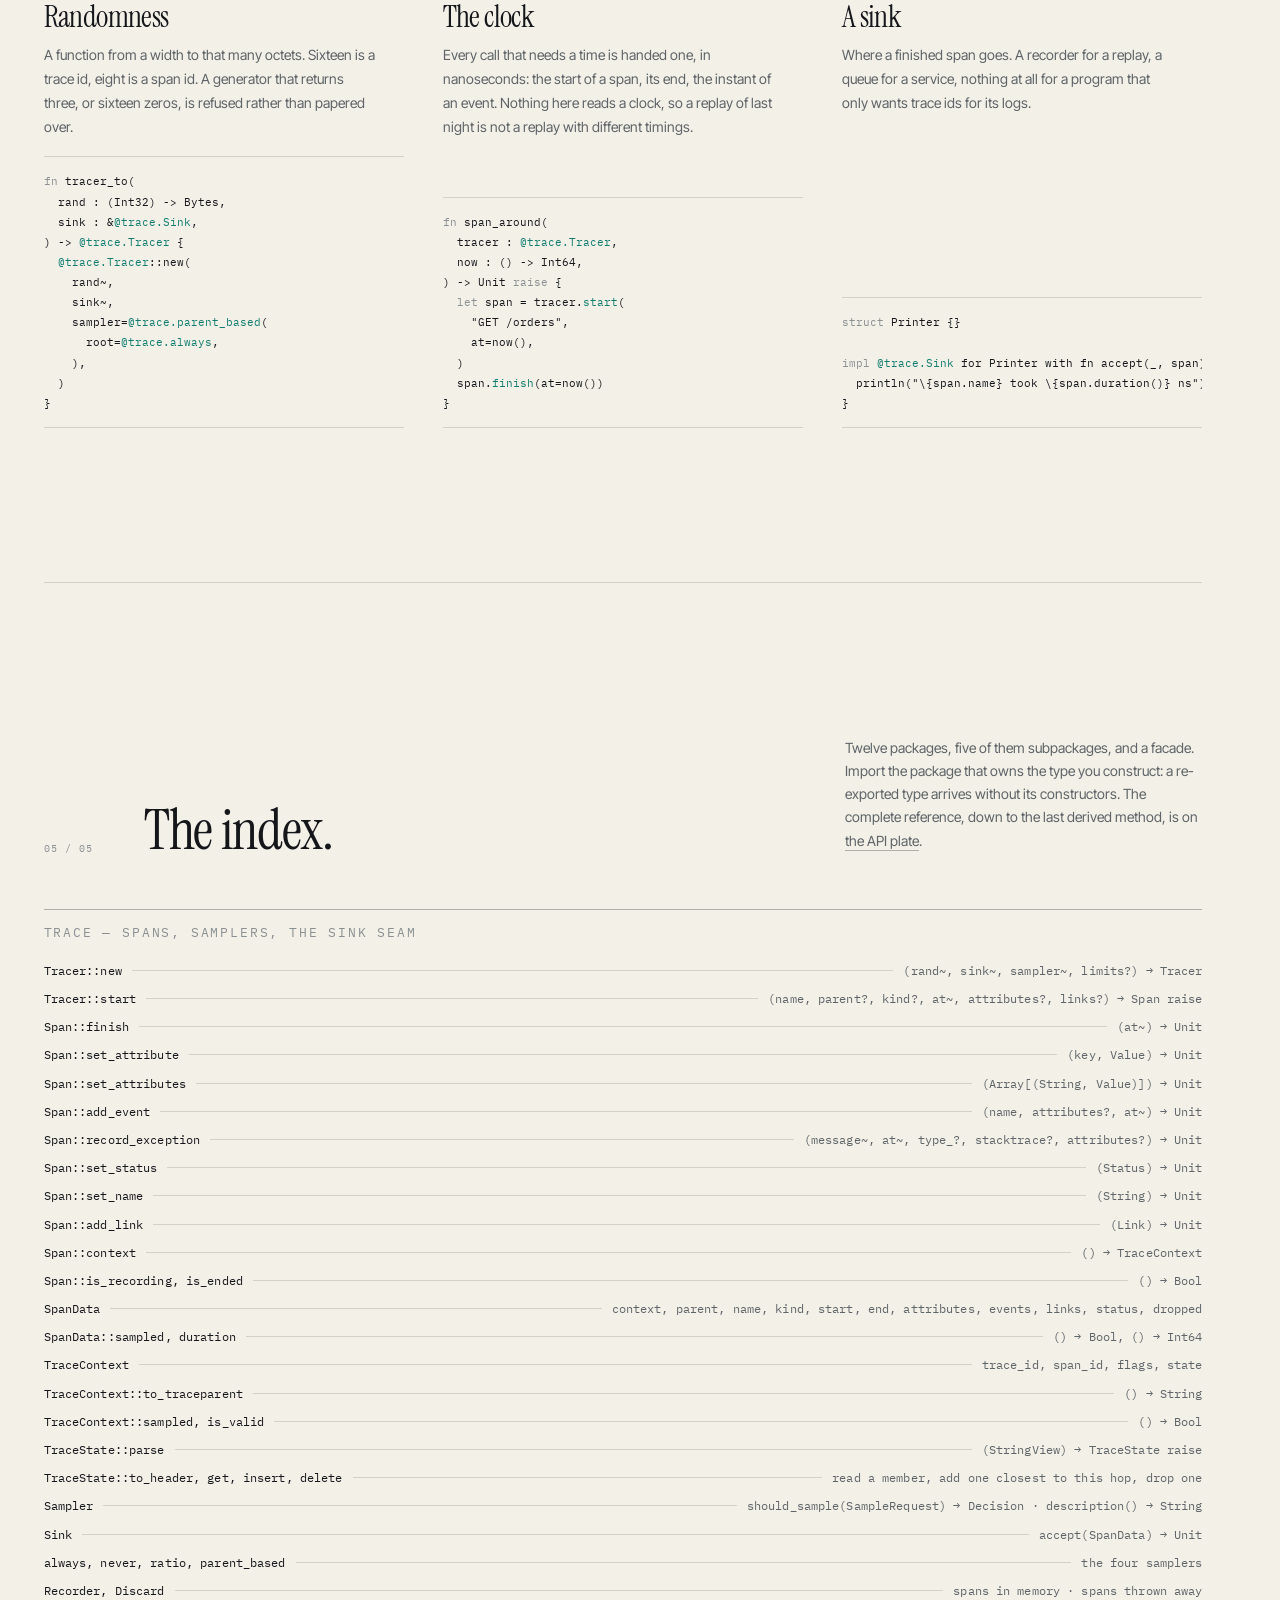
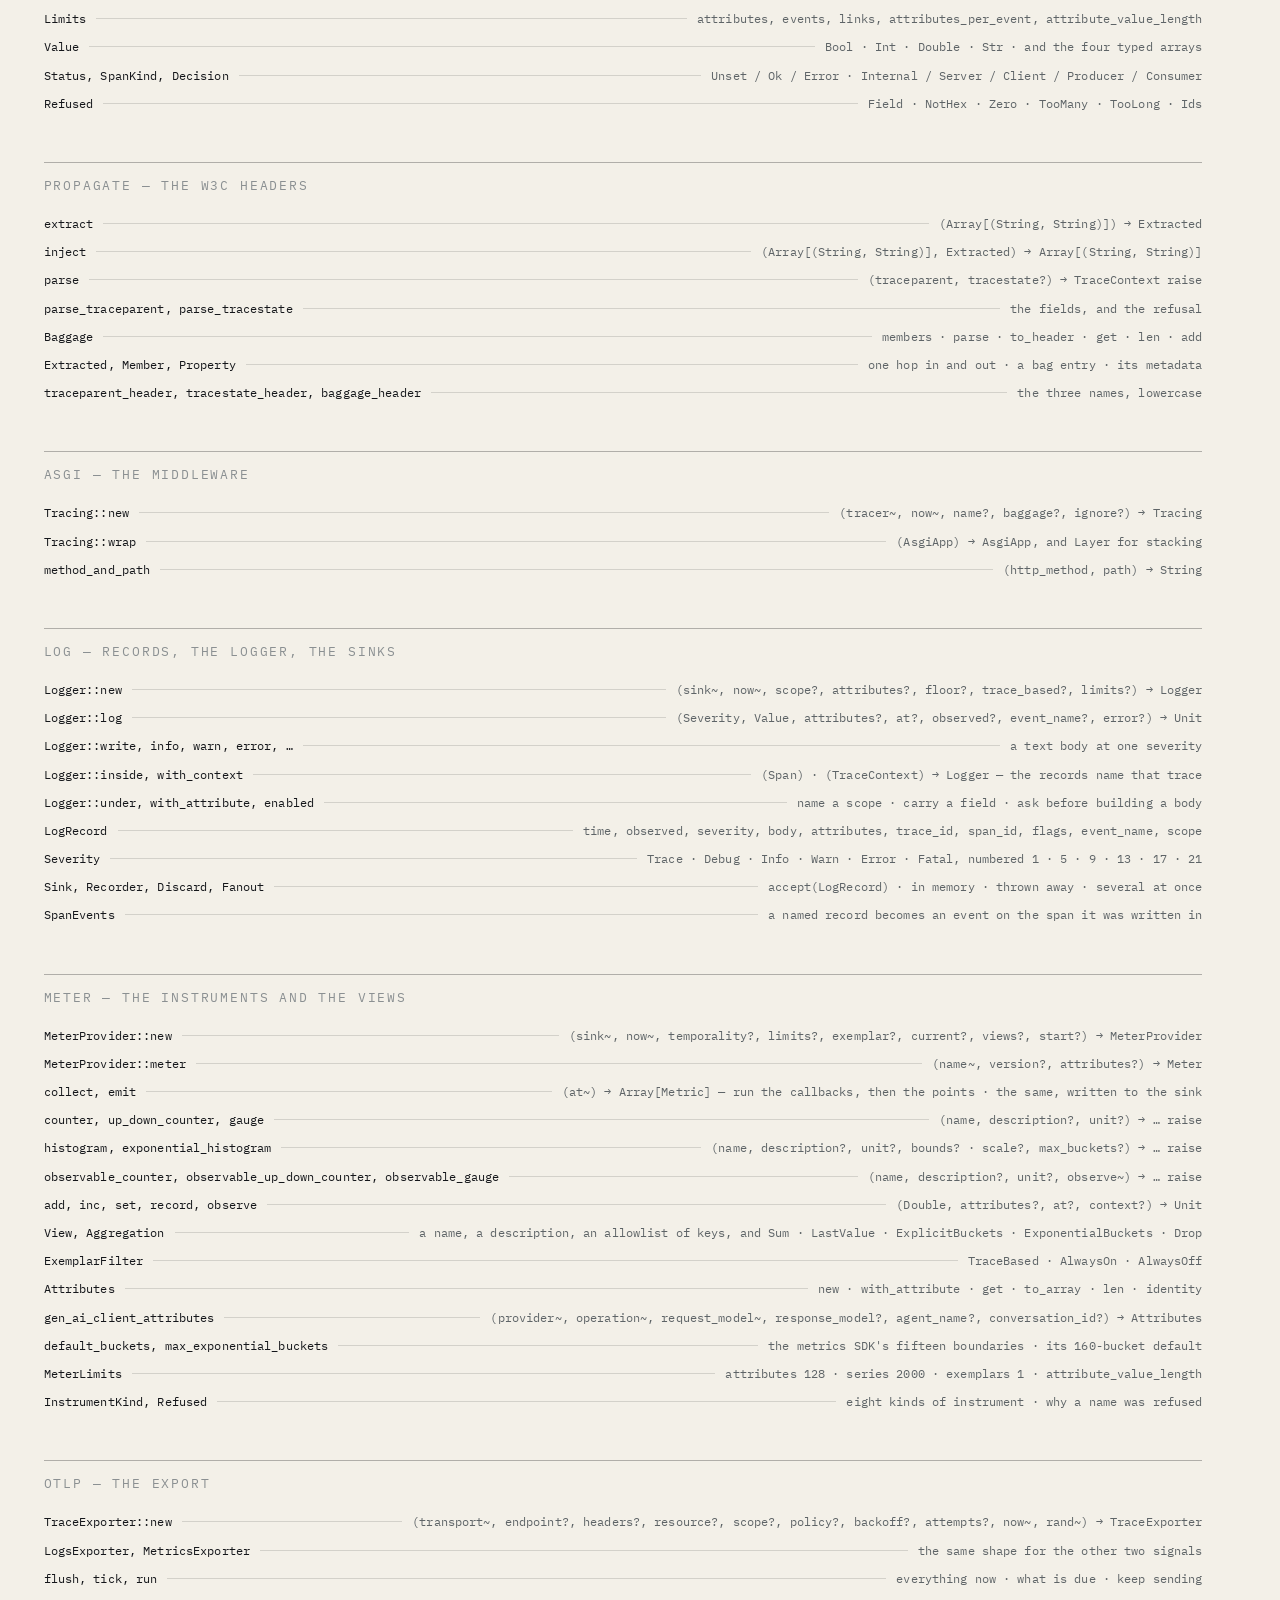
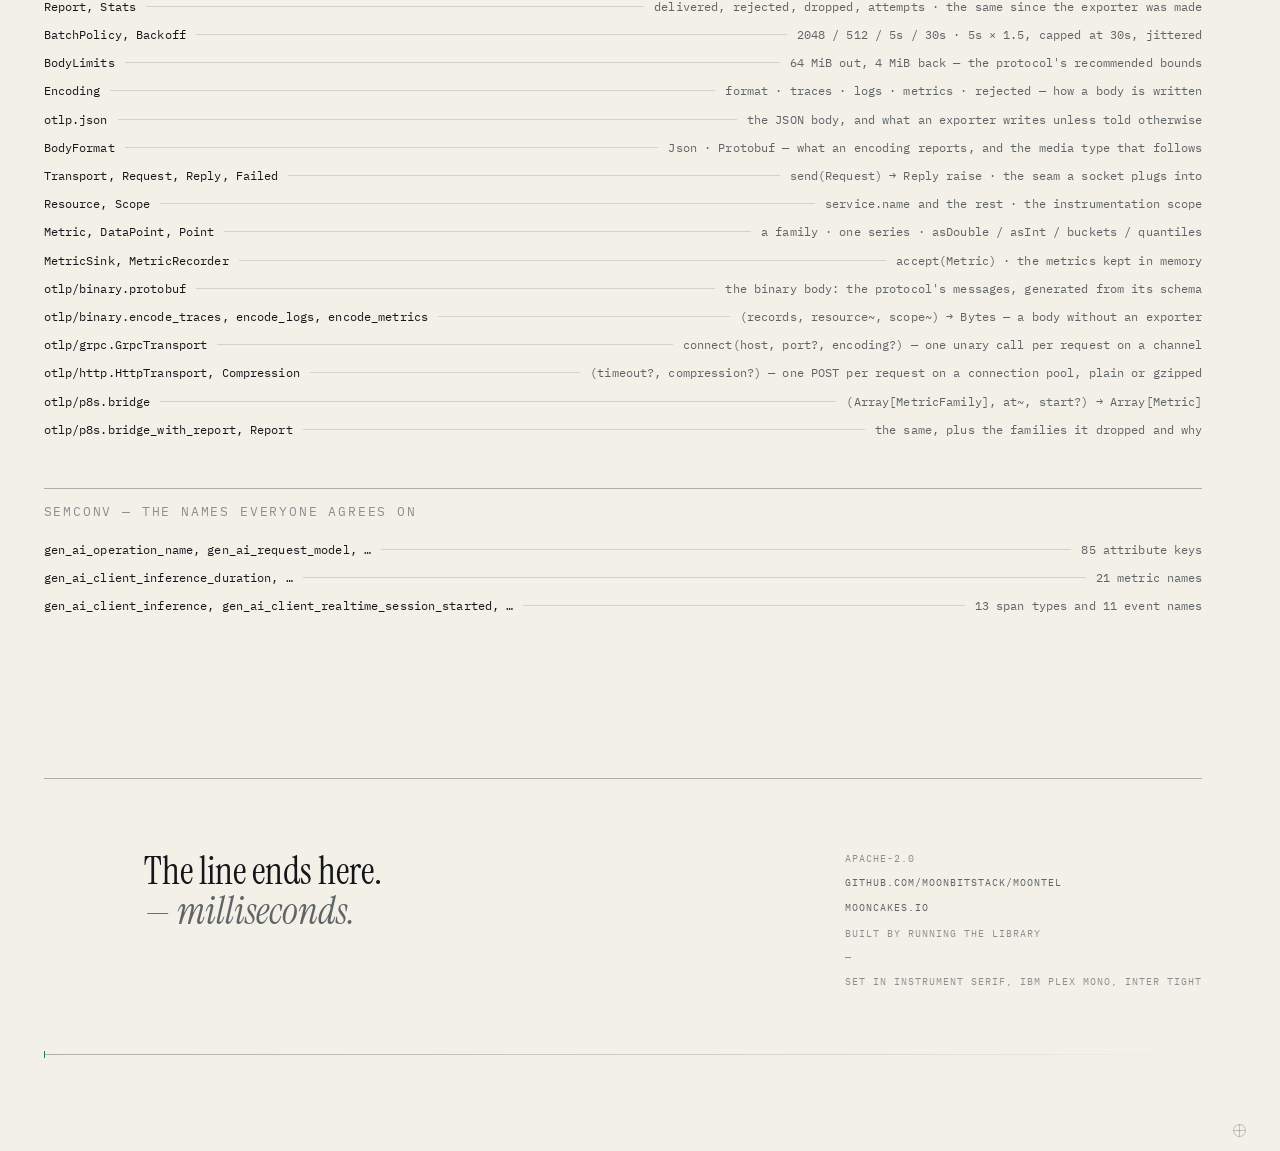
==== commit 5a697d42: "docs(moontel): the observed instruments, the views and the adaptive buckets. The README, the guide a" ====
--- a/docs/index.html
+++ b/docs/index.html
@@ -352,18 +352,21 @@
           </div>
 
           <div class="index-group">
-            <h3>meter — the four instruments</h3>
-            <div class="index-row"><span class="name">MeterProvider::new</span><span class="leader"></span><span class="sig">(sink~, now~, temporality?, limits?, start?) → MeterProvider</span></div>
+            <h3>meter — the instruments and the views</h3>
+            <div class="index-row"><span class="name">MeterProvider::new</span><span class="leader"></span><span class="sig">(sink~, now~, temporality?, limits?, exemplar?, current?, views?, start?) → MeterProvider</span></div>
             <div class="index-row"><span class="name">MeterProvider::meter</span><span class="leader"></span><span class="sig">(name~, version?, attributes?) → Meter</span></div>
-            <div class="index-row"><span class="name">collect, emit</span><span class="leader"></span><span class="sig">(at~) → Array[Metric] — what the points say · the same, written to the sink</span></div>
+            <div class="index-row"><span class="name">collect, emit</span><span class="leader"></span><span class="sig">(at~) → Array[Metric] — run the callbacks, then the points · the same, written to the sink</span></div>
             <div class="index-row"><span class="name">counter, up_down_counter, gauge</span><span class="leader"></span><span class="sig">(name, description?, unit?) → … raise</span></div>
-            <div class="index-row"><span class="name">histogram</span><span class="leader"></span><span class="sig">(name, description?, unit?, bounds?) → Histogram raise</span></div>
-            <div class="index-row"><span class="name">add, inc, set, record</span><span class="leader"></span><span class="sig">(Double, attributes?, at?, context?) → Unit</span></div>
+            <div class="index-row"><span class="name">histogram, exponential_histogram</span><span class="leader"></span><span class="sig">(name, description?, unit?, bounds? · scale?, max_buckets?) → … raise</span></div>
+            <div class="index-row"><span class="name">observable_counter, observable_up_down_counter, observable_gauge</span><span class="leader"></span><span class="sig">(name, description?, unit?, observe~) → … raise</span></div>
+            <div class="index-row"><span class="name">add, inc, set, record, observe</span><span class="leader"></span><span class="sig">(Double, attributes?, at?, context?) → Unit</span></div>
+            <div class="index-row"><span class="name">View, Aggregation</span><span class="leader"></span><span class="sig">a name, a description, an allowlist of keys, and Sum · LastValue · ExplicitBuckets · ExponentialBuckets · Drop</span></div>
+            <div class="index-row"><span class="name">ExemplarFilter</span><span class="leader"></span><span class="sig">TraceBased · AlwaysOn · AlwaysOff</span></div>
             <div class="index-row"><span class="name">Attributes</span><span class="leader"></span><span class="sig">new · with_attribute · get · to_array · len · identity</span></div>
             <div class="index-row"><span class="name">gen_ai_client_attributes</span><span class="leader"></span><span class="sig">(provider~, operation~, request_model~, response_model?, agent_name?, conversation_id?) → Attributes</span></div>
-            <div class="index-row"><span class="name">default_buckets</span><span class="leader"></span><span class="sig">the metrics SDK's fifteen boundaries, 0 through 10000</span></div>
+            <div class="index-row"><span class="name">default_buckets, max_exponential_buckets</span><span class="leader"></span><span class="sig">the metrics SDK's fifteen boundaries · its 160-bucket default</span></div>
             <div class="index-row"><span class="name">MeterLimits</span><span class="leader"></span><span class="sig">attributes 128 · series 2000 · exemplars 1 · attribute_value_length</span></div>
-            <div class="index-row"><span class="name">InstrumentKind, Refused</span><span class="leader"></span><span class="sig">Counter · UpDownCounter · Histogram · Gauge · why a name was refused</span></div>
+            <div class="index-row"><span class="name">InstrumentKind, Refused</span><span class="leader"></span><span class="sig">eight kinds of instrument · why a name was refused</span></div>
           </div>
 
           <div class="index-group">
--- a/docs/style.css
+++ b/docs/style.css
@@ -3027,3 +3027,216 @@
     animation: none !important;
   }
 }
+
+/* ---------------------------------------------------------------- spectrum */
+
+.spectrum {
+  padding-bottom: clamp(56px, 8vw, 96px);
+}
+
+.spectrum-body {
+  display: grid;
+  grid-template-columns: repeat(12, minmax(0, 1fr));
+  gap: clamp(32px, 5vw, 72px) var(--pad);
+  align-items: start;
+}
+
+.spectrum-control {
+  grid-column: 1 / span 4;
+  min-width: 0;
+}
+
+.spectrum-control label {
+  display: flex;
+  justify-content: space-between;
+  align-items: baseline;
+  font-family: var(--mono);
+  font-size: 9px;
+  letter-spacing: 0.14em;
+  text-transform: uppercase;
+  color: var(--ink-faint);
+}
+
+.spectrum-control label b {
+  font-weight: 400;
+  color: var(--ink);
+  letter-spacing: 0.04em;
+}
+
+/* A hairline track and a small square: the control is drawn like the rest of the
+   sheet rather than in the browser's own shape. */
+#spread {
+  appearance: none;
+  -webkit-appearance: none;
+  display: block;
+  width: 100%;
+  height: 24px;
+  margin: 8px 0 4px;
+  padding: 0;
+  background: none;
+  cursor: ew-resize;
+}
+
+#spread::-webkit-slider-runnable-track {
+  height: 1px;
+  background: var(--rule-strong);
+  border: 0;
+}
+
+#spread::-webkit-slider-thumb {
+  appearance: none;
+  -webkit-appearance: none;
+  width: 9px;
+  height: 9px;
+  margin-top: -4px;
+  border: 0;
+  border-radius: 0;
+  background: var(--accent);
+}
+
+#spread::-moz-range-track {
+  height: 1px;
+  background: var(--rule-strong);
+  border: 0;
+}
+
+#spread::-moz-range-thumb {
+  width: 9px;
+  height: 9px;
+  border: 0;
+  border-radius: 0;
+  background: var(--accent);
+}
+
+#spread:focus-visible {
+  outline: 1px solid var(--accent-dim);
+  outline-offset: 6px;
+}
+
+.spectrum-facts {
+  margin: 22px 0 0;
+  border-top: 1px solid var(--rule);
+}
+
+.spectrum-facts div {
+  display: flex;
+  justify-content: space-between;
+  gap: 12px;
+  padding: 7px 0;
+  border-bottom: 1px solid var(--rule);
+}
+
+.spectrum-facts dt {
+  font-family: var(--mono);
+  font-size: 9px;
+  letter-spacing: 0.12em;
+  text-transform: uppercase;
+  color: var(--ink-faint);
+}
+
+.spectrum-facts dd {
+  margin: 0;
+  font-family: var(--mono);
+  font-size: 11px;
+  color: var(--ink);
+}
+
+.spectrum-chart {
+  grid-column: 5 / -1;
+  min-width: 0;
+  margin: 0;
+}
+
+.chart-row + .chart-row {
+  margin-top: 26px;
+}
+
+.chart-label {
+  display: flex;
+  justify-content: space-between;
+  align-items: baseline;
+  gap: 12px;
+  padding-bottom: 6px;
+  border-bottom: 1px solid var(--rule);
+}
+
+.chart-label span {
+  font-family: var(--mono);
+  font-size: 9px;
+  letter-spacing: 0.14em;
+  text-transform: uppercase;
+  color: var(--ink);
+}
+
+.chart-label b {
+  font-family: var(--mono);
+  font-weight: 400;
+  font-size: 9.5px;
+  letter-spacing: 0.04em;
+  color: var(--ink-faint);
+}
+
+.chart-row svg {
+  display: block;
+  width: 100%;
+  height: 104px;
+  margin-top: 8px;
+  border-bottom: 1px solid var(--rule-strong);
+  overflow: visible;
+}
+
+.chart-row .bar {
+  fill: var(--ink);
+  opacity: 0.42;
+}
+
+.chart-row .bar.is-tallest {
+  fill: var(--accent);
+  opacity: 0.9;
+}
+
+.chart-row .exemplar-mark {
+  stroke: var(--accent);
+  stroke-width: 1.4;
+  stroke-dasharray: 3 3;
+}
+
+.chart-axis {
+  position: relative;
+  height: 18px;
+  margin-top: 6px;
+}
+
+.chart-axis span {
+  position: absolute;
+  top: 0;
+  transform: translateX(-50%);
+  font-family: var(--mono);
+  font-size: 9px;
+  letter-spacing: 0.06em;
+  color: var(--ink-faint);
+  white-space: nowrap;
+}
+
+.chart-axis span:first-child {
+  transform: none;
+}
+
+.spectrum-chart figcaption {
+  margin-top: 10px;
+  color: var(--ink-dim);
+  font-size: 12.5px;
+  line-height: 1.6;
+  max-width: 62ch;
+}
+
+@media (width <= 860px) {
+  .spectrum-control,
+  .spectrum-chart {
+    grid-column: 1 / -1;
+  }
+
+  .chart-row svg {
+    height: 88px;
+  }
+}
